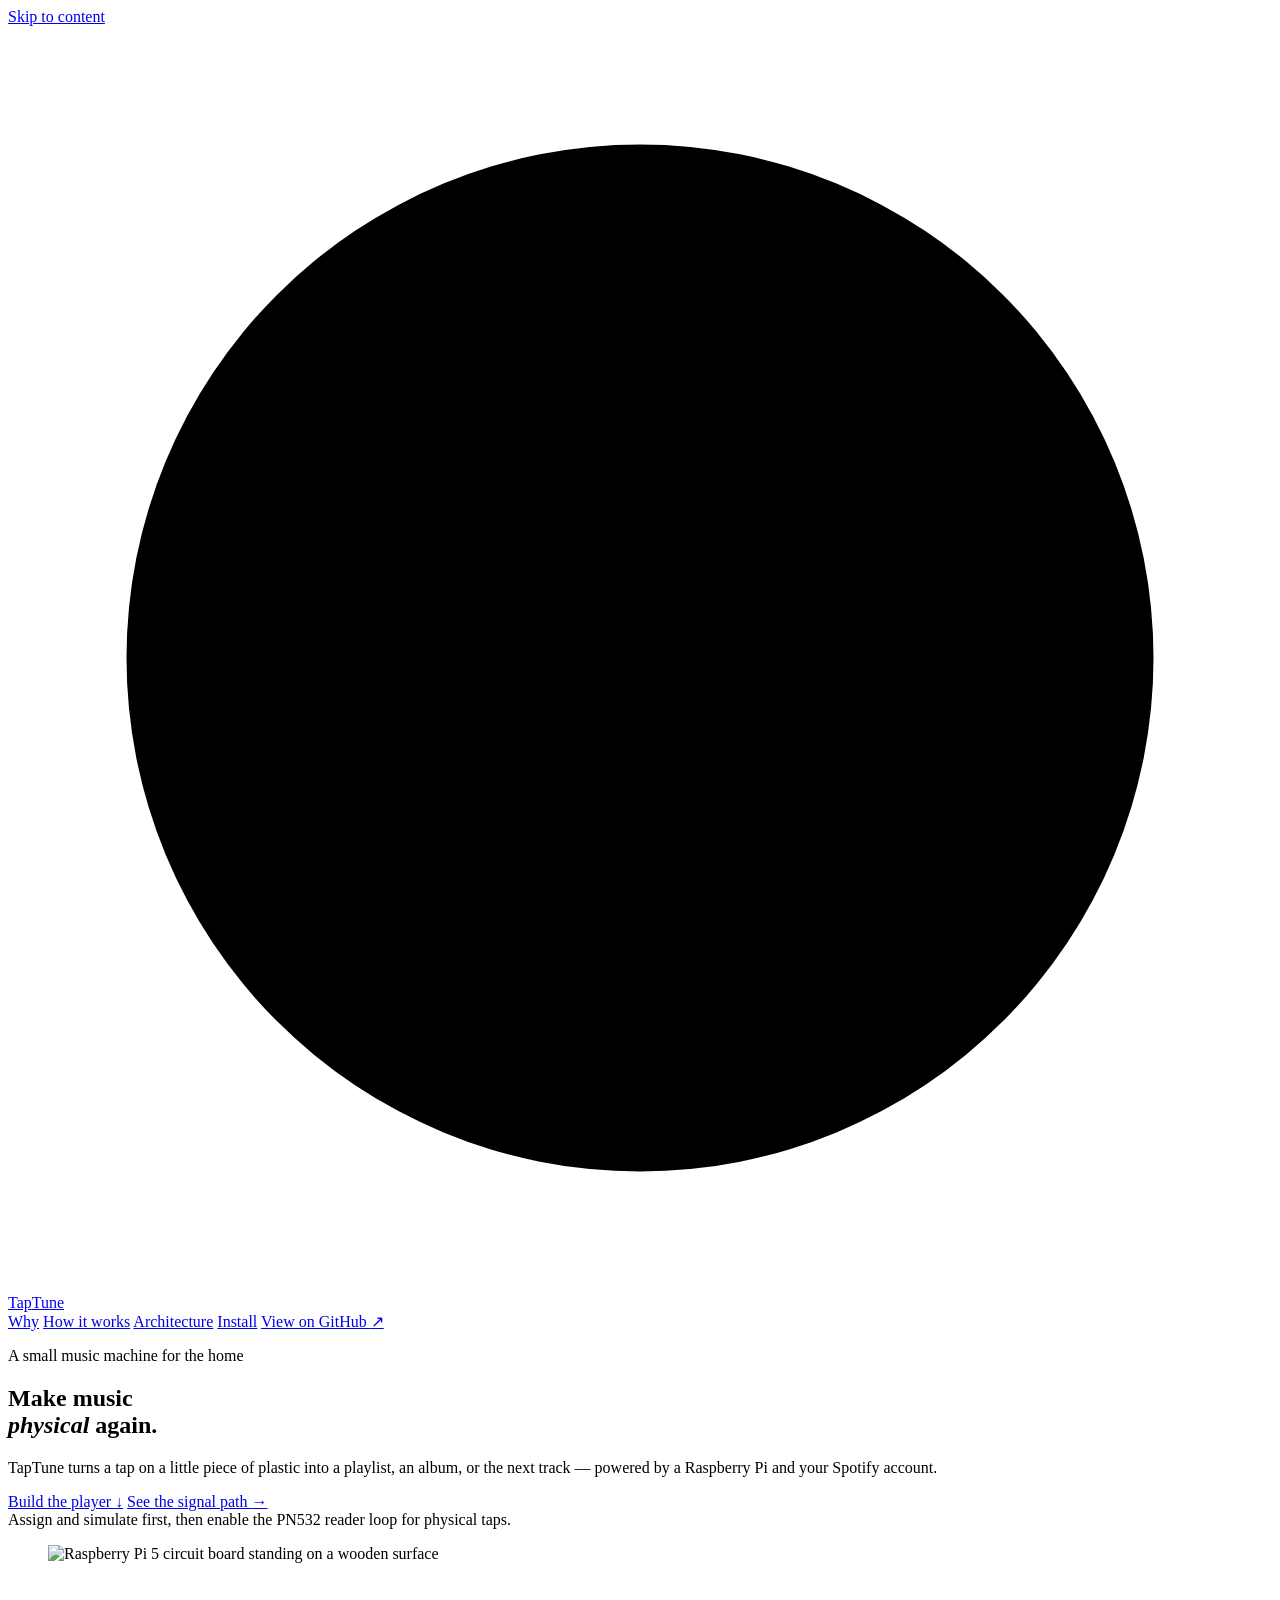
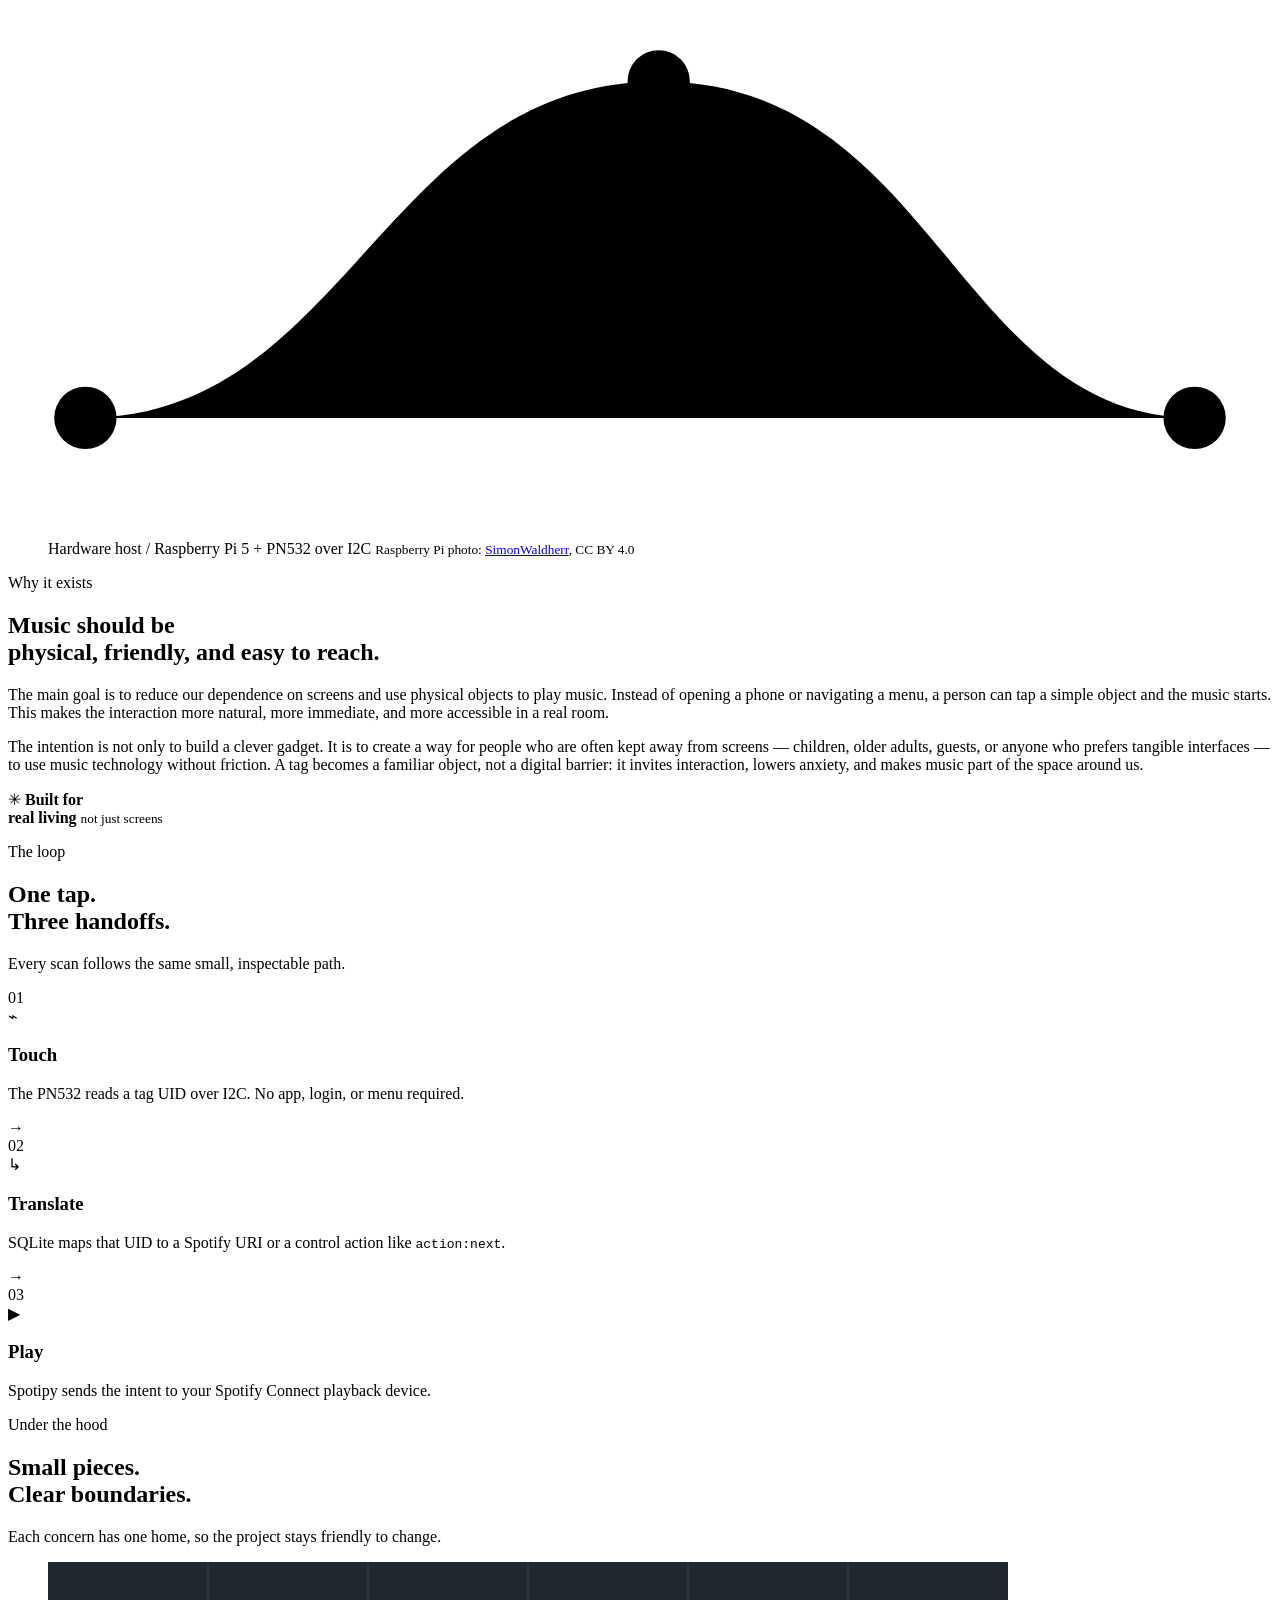
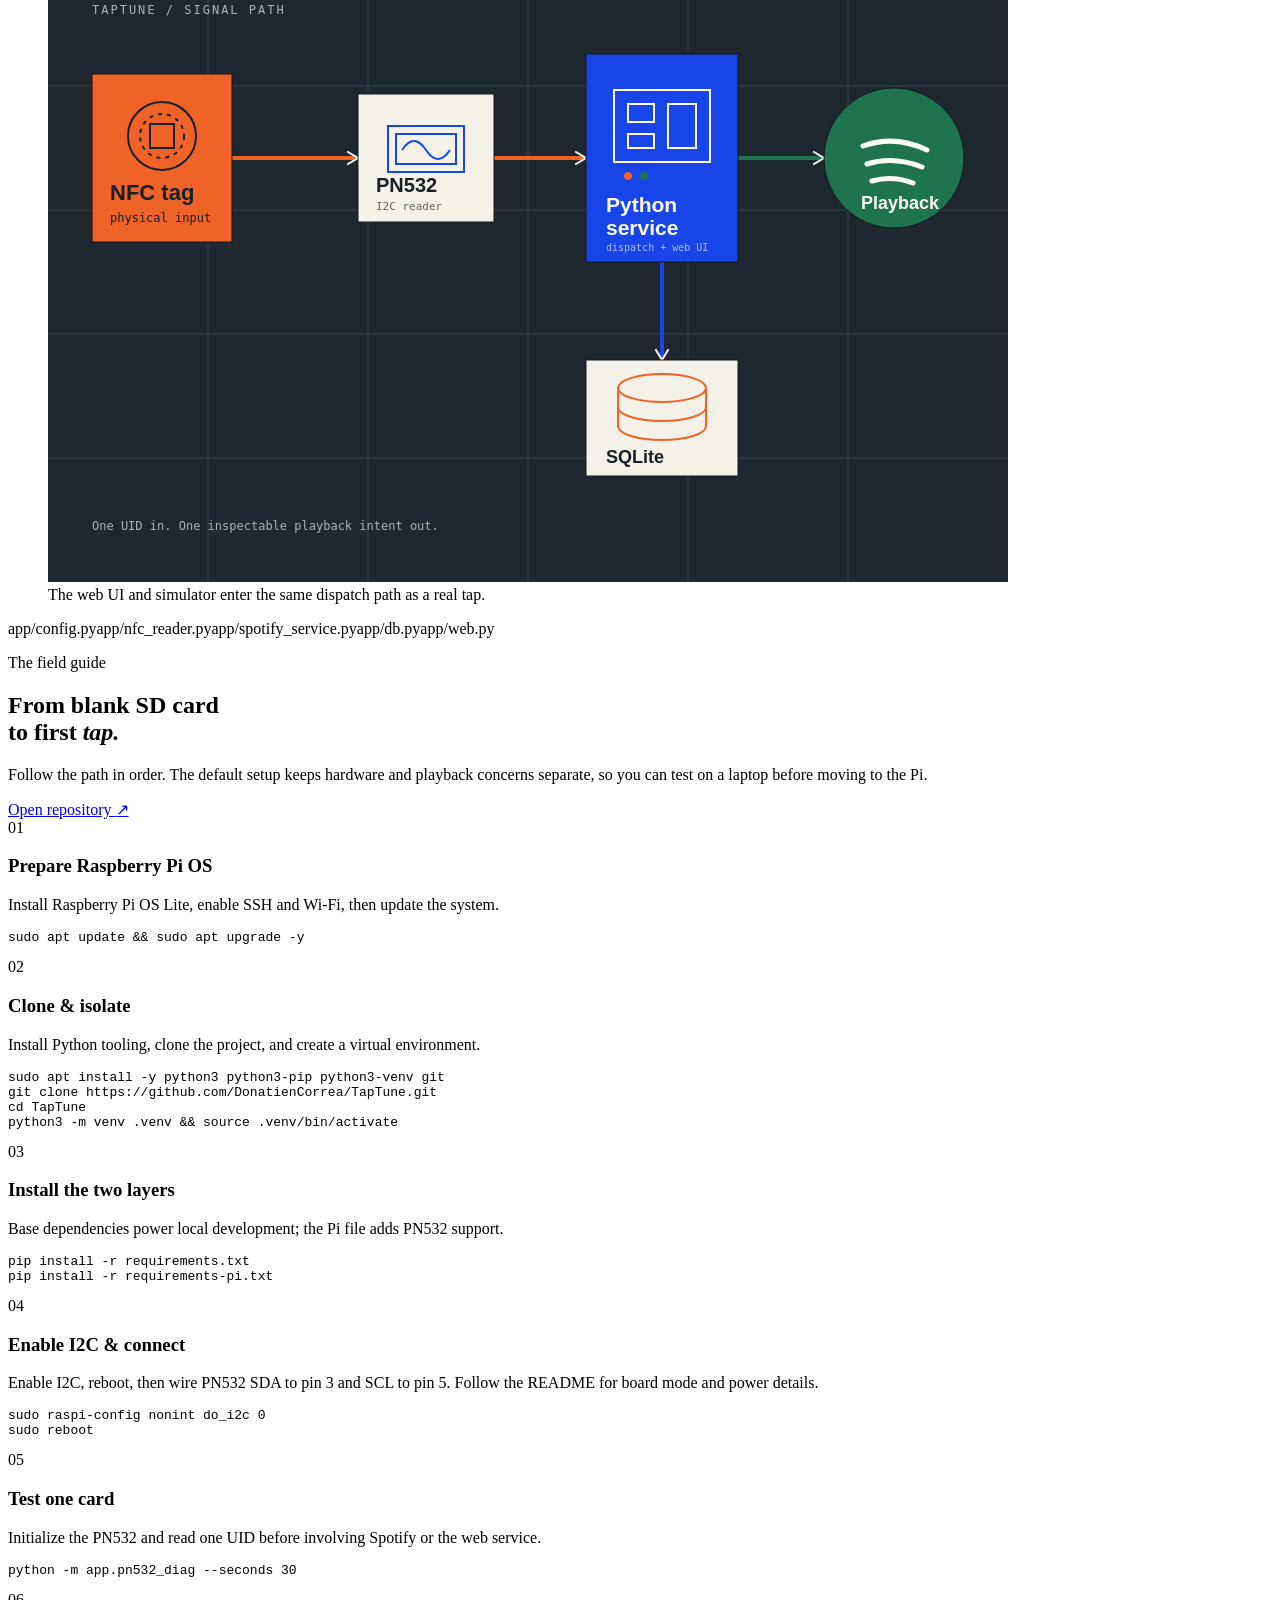
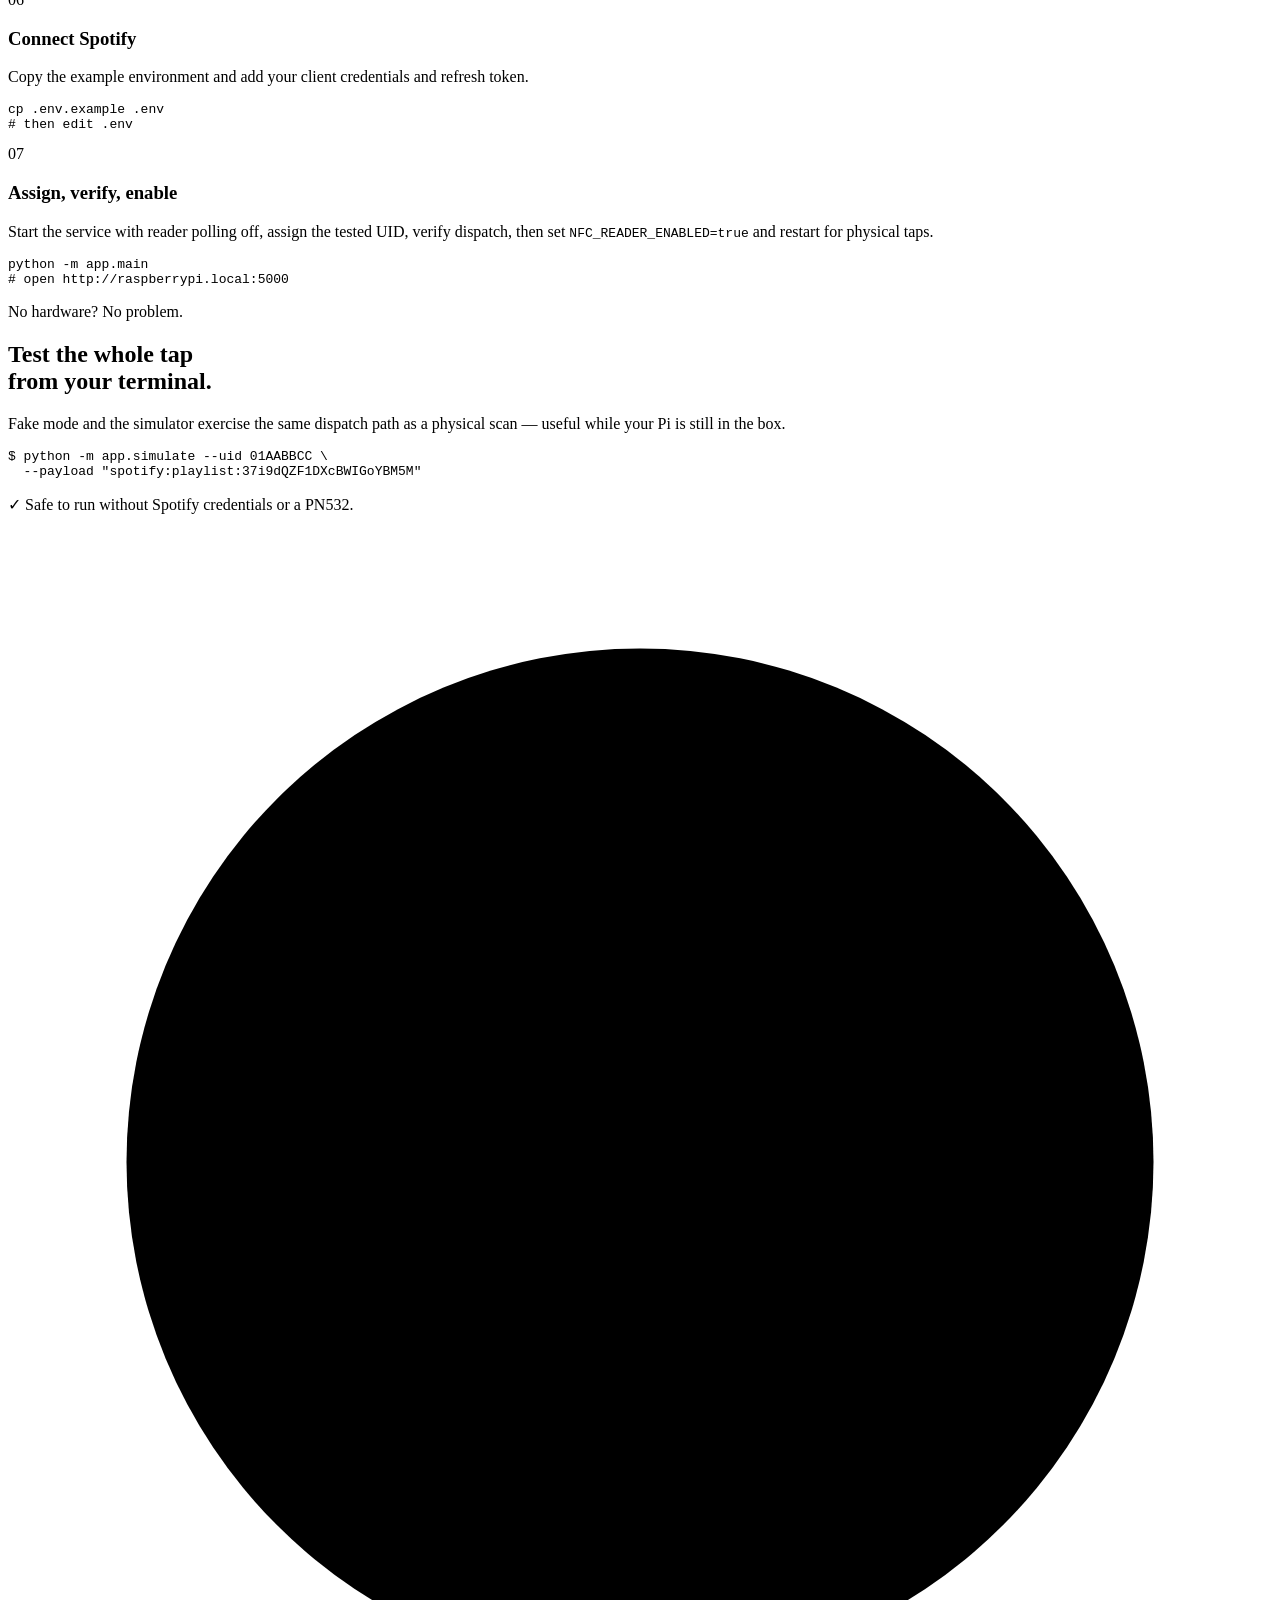
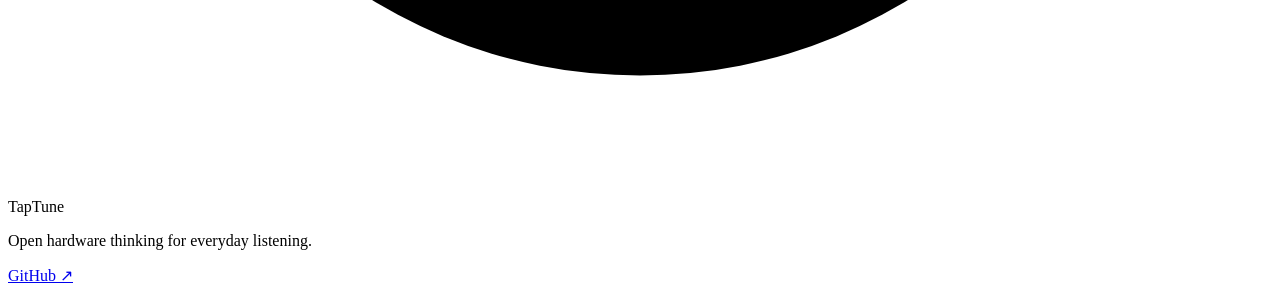
==== docs/index.html @ 833b32b8 "Switch the NFC reader from the RC522 to the PN532 The RC522 never worked reliably over SPI on the Pi" ====
<!DOCTYPE html>
<html lang="en">
  <head>
    <meta charset="UTF-8" />
    <meta name="viewport" content="width=device-width, initial-scale=1.0" />
    <meta name="theme-color" content="#f4f1e8" />
    <title>TapTune — tap into the music</title>
    <meta name="description" content="Build a tactile Spotify player with a Raspberry Pi, a PN532 NFC reader over I2C, and physical tags." />
    <link rel="stylesheet" href="styles.css" />
  </head>
  <body>
    <!--
      THESIS: A tap should feel like a music control, not a software workflow.
      OWN-WORLD: Warm workshop paper, ink-black type, cobalt hardware marks, and signal orange for the live path.
      STORY: A maker sees the tactile loop, understands the system boundary, then can install it without hunting through a README.
      FIRST VIEWPORT: Brand rail at left, a large tap-to-play statement, and a drawn tag/Raspberry Pi signal path at right.
      FORM: Read surface, built as a workshop field guide rather than a SaaS hero or card grid.
    -->
    <a class="skip-link" href="#main-content">Skip to content</a>

    <header class="site-header">
      <div class="shell header-inner">
        <a class="wordmark" href="#main-content" aria-label="TapTune home">
          <svg class="wordmark-mark" viewBox="0 0 32 32" aria-hidden="true" focusable="false">
            <circle cx="16" cy="16" r="13" />
            <circle cx="16" cy="16" r="5" />
            <path d="M16 3v7M16 22v7" />
          </svg>
          <span>Tap<span>Tune</span></span>
        </a>
        <nav class="site-nav" aria-label="Primary navigation">
          <a href="#why">Why</a>
          <a href="#how-it-works">How it works</a>
          <a href="#architecture">Architecture</a>
          <a href="#install">Install</a>
          <a class="nav-cta" href="https://github.com/DonatienCorrea/TapTune" target="_blank" rel="noreferrer">View on GitHub <span aria-hidden="true">↗</span></a>
        </nav>
      </div>
    </header>

    <main id="main-content">
      <section class="hero shell">
        <div class="hero-copy">
          <p class="kicker">A small music machine for the home</p>
          <h1>Make music<br /><em>physical</em> again.</h1>
          <p class="hero-lede">TapTune turns a tap on a little piece of plastic into a playlist, an album, or the next track — powered by a Raspberry Pi and your Spotify account.</p>
          <div class="hero-actions">
            <a class="button button-primary" href="#install">Build the player <span aria-hidden="true">↓</span></a>
            <a class="text-link" href="#architecture">See the signal path <span aria-hidden="true">→</span></a>
          </div>
          <div class="hero-note"><span class="status-dot" aria-hidden="true"></span> Assign and simulate first, then enable the PN532 reader loop for physical taps.</div>
        </div>

        <figure class="hero-visual">
          <div class="hero-photo-main">
            <img src="assets/raspberry-pi-5.jpg" width="1200" height="1500" alt="Raspberry Pi 5 circuit board standing on a wooden surface" fetchpriority="high" />
          </div>
          <svg class="hero-signal" viewBox="0 0 190 92" aria-hidden="true" focusable="false">
            <path d="M6 73C48 73 54 19 98 19s48 54 86 54" />
            <circle cx="6" cy="73" r="5" />
            <circle cx="98" cy="19" r="5" />
            <circle cx="184" cy="73" r="5" />
          </svg>
          <figcaption>
            <span>Hardware host / Raspberry Pi 5 + PN532 over I2C</span>
            <small>Raspberry Pi photo: <a href="https://commons.wikimedia.org/wiki/File:Raspberry_Pi_5_(vertical).jpg">SimonWaldherr</a>, CC BY 4.0</small>
          </figcaption>
        </figure>
      </section>

      <section class="manifesto" id="why">
        <div class="shell manifesto-grid">
          <p class="section-index">Why it exists</p>
          <div>
            <h2>Music should be<br /><span>physical, friendly, and easy to reach.</span></h2>
            <p class="body-copy">The main goal is to reduce our dependence on screens and use physical objects to play music. Instead of opening a phone or navigating a menu, a person can tap a simple object and the music starts. This makes the interaction more natural, more immediate, and more accessible in a real room.</p>
            <p class="body-copy">The intention is not only to build a clever gadget. It is to create a way for people who are often kept away from screens — children, older adults, guests, or anyone who prefers tangible interfaces — to use music technology without friction. A tag becomes a familiar object, not a digital barrier: it invites interaction, lowers anxiety, and makes music part of the space around us.</p>
          </div>
          <div class="fact-stamp">
            <span class="stamp-icon" aria-hidden="true">✳</span>
            <strong>Built for<br />real living</strong>
            <small>not just screens</small>
          </div>
        </div>
      </section>

      <section class="section shell" id="how-it-works">
        <div class="section-heading">
          <p class="section-index">The loop</p>
          <h2>One tap.<br />Three handoffs.</h2>
          <p>Every scan follows the same small, inspectable path.</p>
        </div>
        <div class="loop">
          <article class="loop-step">
            <div class="step-number">01</div>
            <div class="step-glyph glyph-tag" aria-hidden="true">⌁</div>
            <h3>Touch</h3>
            <p>The PN532 reads a tag UID over I2C. No app, login, or menu required.</p>
          </article>
          <div class="loop-arrow" aria-hidden="true">→</div>
          <article class="loop-step">
            <div class="step-number">02</div>
            <div class="step-glyph glyph-map" aria-hidden="true">↳</div>
            <h3>Translate</h3>
            <p>SQLite maps that UID to a Spotify URI or a control action like <code>action:next</code>.</p>
          </article>
          <div class="loop-arrow" aria-hidden="true">→</div>
          <article class="loop-step">
            <div class="step-number">03</div>
            <div class="step-glyph glyph-play" aria-hidden="true">▶</div>
            <h3>Play</h3>
            <p>Spotipy sends the intent to your Spotify Connect playback device.</p>
          </article>
        </div>
      </section>

      <section class="blueprint" id="architecture">
        <div class="shell blueprint-grid">
          <div class="section-heading blueprint-heading">
            <p class="section-index">Under the hood</p>
            <h2>Small pieces.<br /><span>Clear boundaries.</span></h2>
            <p>Each concern has one home, so the project stays friendly to change.</p>
          </div>
          <figure class="architecture-figure">
            <img src="assets/signal-path.svg" width="960" height="620" alt="Signal path from an NFC tag through a PN532 I2C reader and Python service to Spotify playback, with SQLite storing assignments" loading="lazy" />
            <figcaption>The web UI and simulator enter the same dispatch path as a real tap.</figcaption>
          </figure>
        </div>
        <div class="shell file-strip" aria-label="Project modules">
          <span>app/config.py</span><span>app/nfc_reader.py</span><span>app/spotify_service.py</span><span>app/db.py</span><span>app/web.py</span>
        </div>
      </section>

      <section class="section shell install-section" id="install">
        <div class="install-intro">
          <p class="section-index">The field guide</p>
          <h2>From blank SD card<br />to first <em>tap.</em></h2>
          <p>Follow the path in order. The default setup keeps hardware and playback concerns separate, so you can test on a laptop before moving to the Pi.</p>
          <a class="button button-dark" href="https://github.com/DonatienCorrea/TapTune" target="_blank" rel="noreferrer">Open repository <span aria-hidden="true">↗</span></a>
        </div>
        <div class="install-steps">
          <div class="install-step"><span>01</span><div><h3>Prepare Raspberry Pi OS</h3><p>Install Raspberry Pi OS Lite, enable SSH and Wi‑Fi, then update the system.</p><pre>sudo apt update && sudo apt upgrade -y</pre></div></div>
          <div class="install-step"><span>02</span><div><h3>Clone &amp; isolate</h3><p>Install Python tooling, clone the project, and create a virtual environment.</p><pre>sudo apt install -y python3 python3-pip python3-venv git
git clone https://github.com/DonatienCorrea/TapTune.git
cd TapTune
python3 -m venv .venv &amp;&amp; source .venv/bin/activate</pre></div></div>
          <div class="install-step"><span>03</span><div><h3>Install the two layers</h3><p>Base dependencies power local development; the Pi file adds PN532 support.</p><pre>pip install -r requirements.txt
pip install -r requirements-pi.txt</pre></div></div>
          <div class="install-step"><span>04</span><div><h3>Enable I2C &amp; connect</h3><p>Enable I2C, reboot, then wire PN532 SDA to pin 3 and SCL to pin 5. Follow the README for board mode and power details.</p><pre>sudo raspi-config nonint do_i2c 0
sudo reboot</pre></div></div>
          <div class="install-step"><span>05</span><div><h3>Test one card</h3><p>Initialize the PN532 and read one UID before involving Spotify or the web service.</p><pre>python -m app.pn532_diag --seconds 30</pre></div></div>
          <div class="install-step"><span>06</span><div><h3>Connect Spotify</h3><p>Copy the example environment and add your client credentials and refresh token.</p><pre>cp .env.example .env
# then edit .env</pre></div></div>
          <div class="install-step"><span>07</span><div><h3>Assign, verify, enable</h3><p>Start the service with reader polling off, assign the tested UID, verify dispatch, then set <code>NFC_READER_ENABLED=true</code> and restart for physical taps.</p><pre>python -m app.main
# open http://raspberrypi.local:5000</pre></div></div>
        </div>
      </section>

      <section class="simulation">
        <div class="shell simulation-grid">
          <div>
            <p class="section-index">No hardware? No problem.</p>
            <h2>Test the whole tap<br />from your terminal.</h2>
          </div>
          <div>
            <p>Fake mode and the simulator exercise the same dispatch path as a physical scan — useful while your Pi is still in the box.</p>
            <pre><span class="prompt">$</span> python -m app.simulate --uid 01AABBCC \
  --payload "spotify:playlist:37i9dQZF1DXcBWIGoYBM5M"</pre>
            <p class="simulation-note"><span aria-hidden="true">✓</span> Safe to run without Spotify credentials or a PN532.</p>
          </div>
        </div>
      </section>
    </main>

    <footer class="site-footer">
      <div class="shell footer-inner">
        <p><svg class="wordmark-mark" viewBox="0 0 32 32" aria-hidden="true" focusable="false"><circle cx="16" cy="16" r="13" /><circle cx="16" cy="16" r="5" /><path d="M16 3v7M16 22v7" /></svg> TapTune</p>
        <p>Open hardware thinking for everyday listening.</p>
        <a href="https://github.com/DonatienCorrea/TapTune" target="_blank" rel="noreferrer">GitHub <span aria-hidden="true">↗</span></a>
      </div>
    </footer>
  </body>
</html>
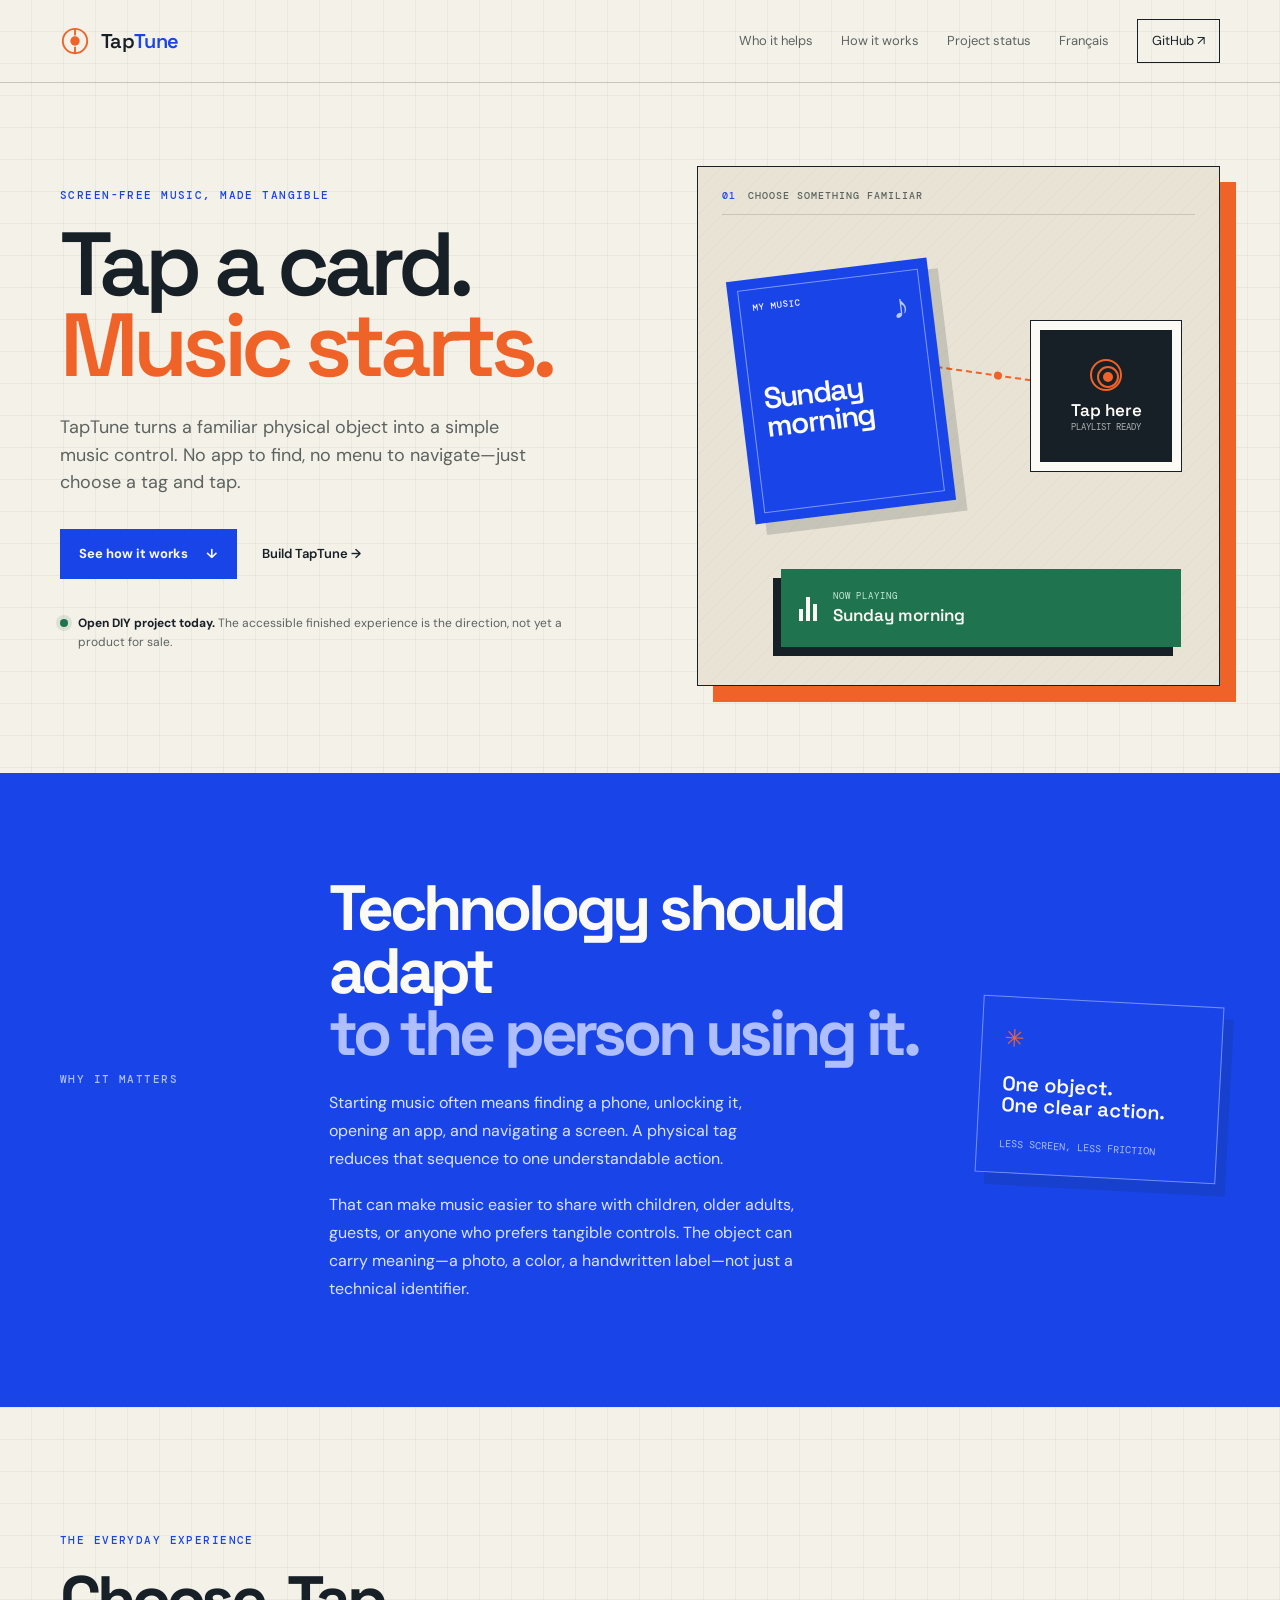
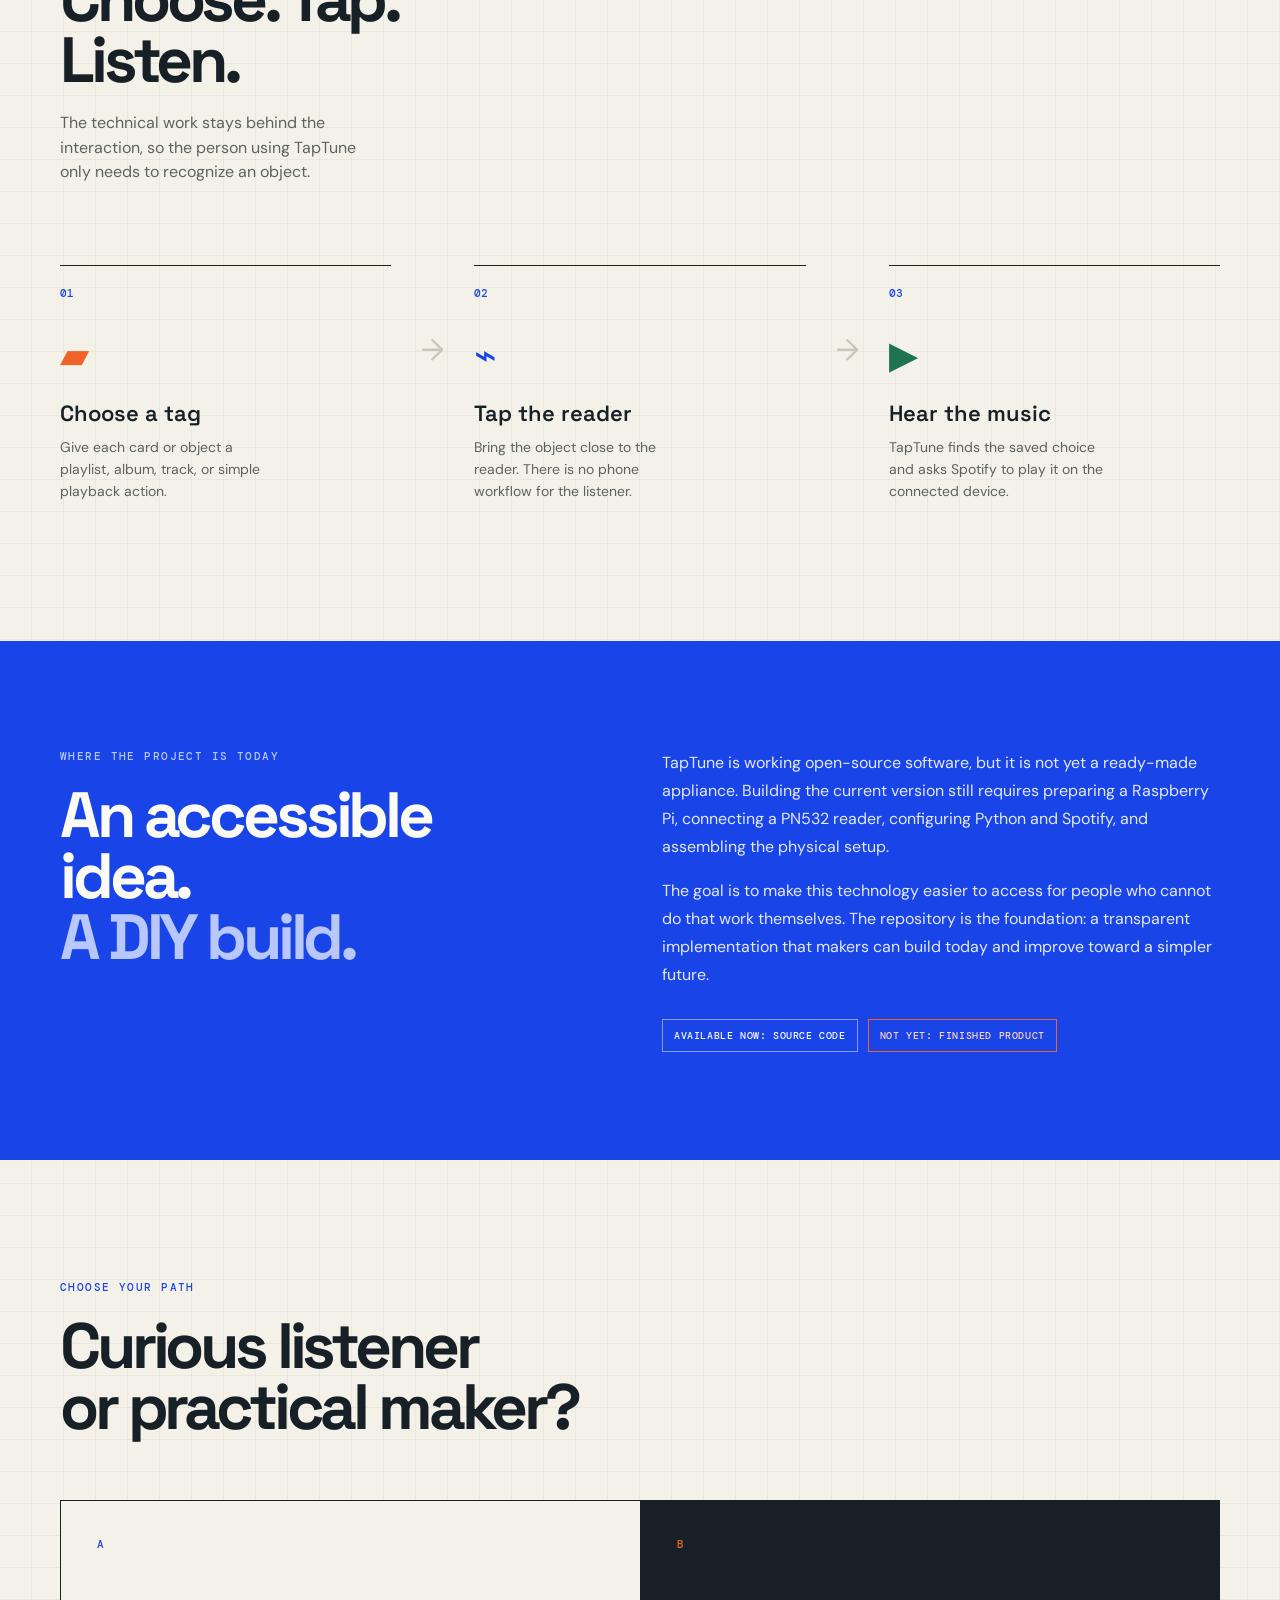
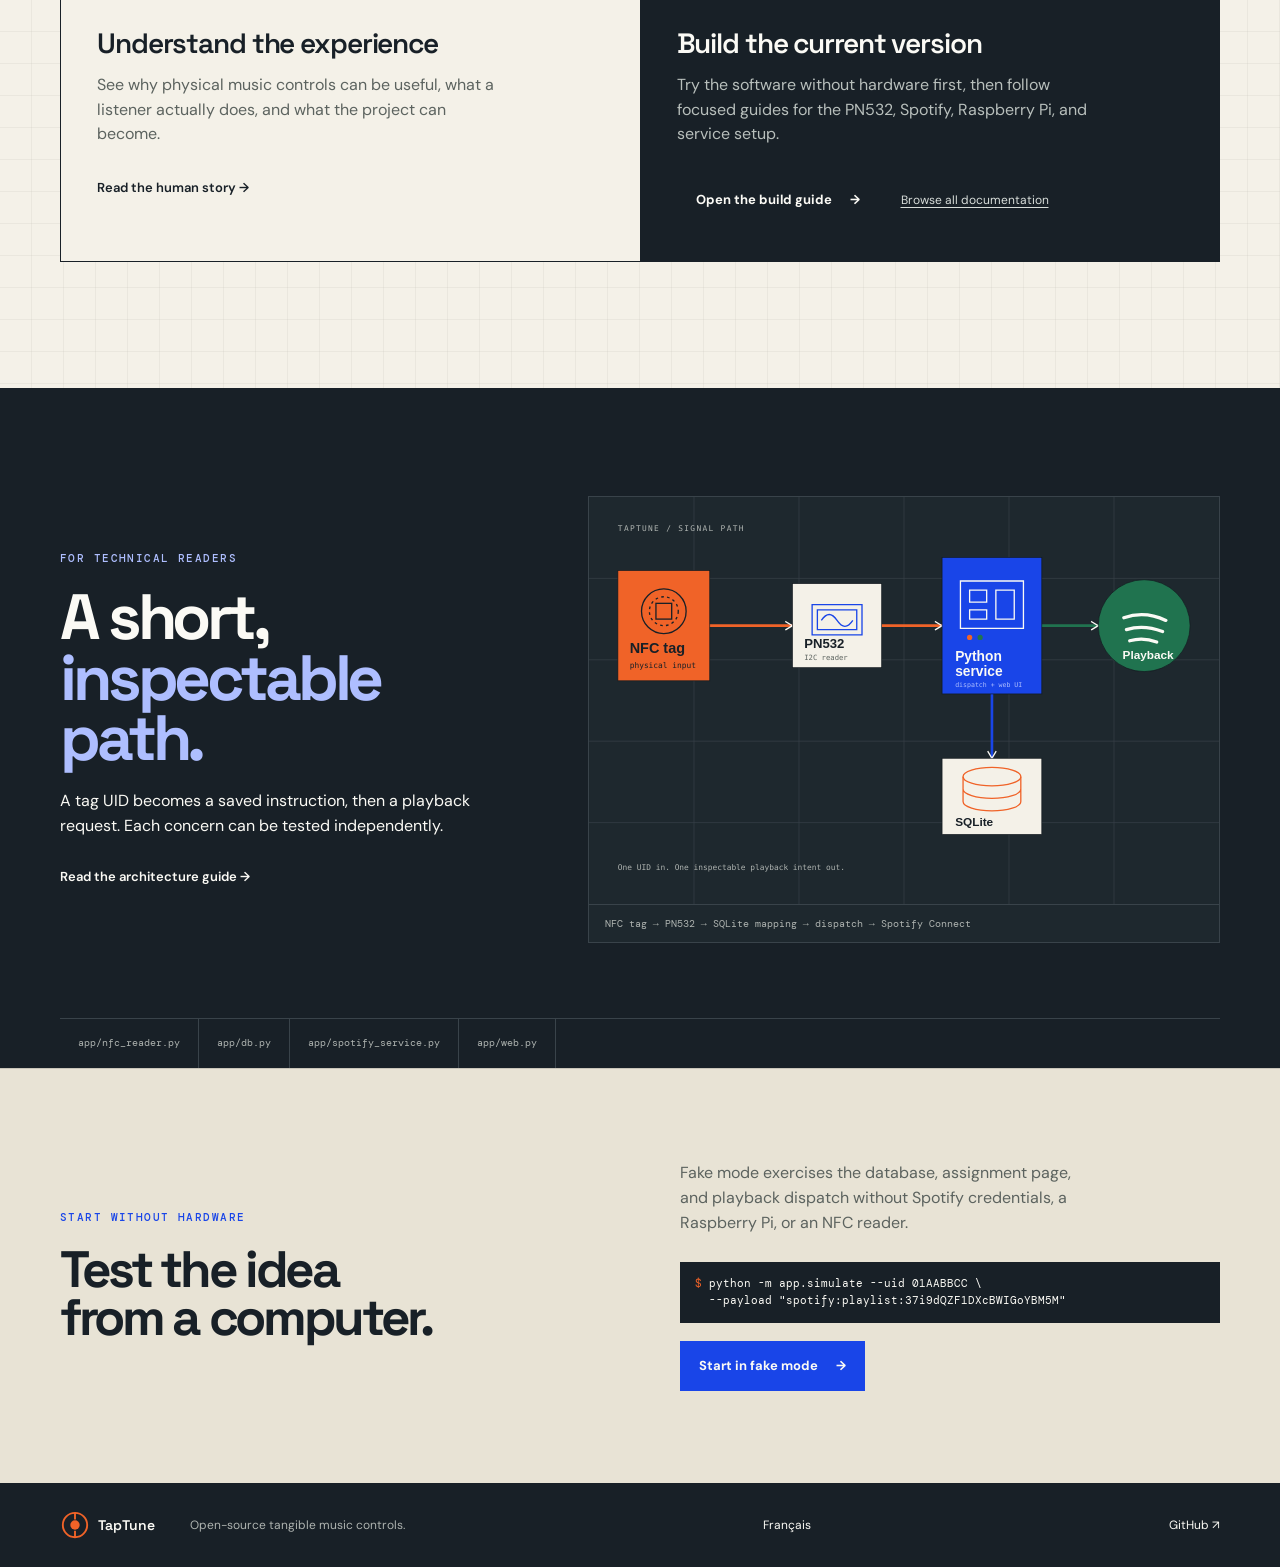
==== commit 0dcd9af8: "Make TapTune approachable: bilingual web pages and restructured docs Rewrite the landing page for no" ====
--- a/docs/index.html
+++ b/docs/index.html
@@ -4,36 +4,29 @@
     <meta charset="UTF-8" />
     <meta name="viewport" content="width=device-width, initial-scale=1.0" />
     <meta name="theme-color" content="#f4f1e8" />
-    <title>TapTune — tap into the music</title>
-    <meta name="description" content="Build a tactile Spotify player with a Raspberry Pi, a PN532 NFC reader over I2C, and physical tags." />
+    <title>TapTune — music at the touch of a tag</title>
+    <meta name="description" content="TapTune makes music easier to reach: tap a familiar NFC object to start a playlist without opening a phone." />
+    <link rel="canonical" href="https://donatiencorrea.github.io/TapTune/" />
+    <link rel="alternate" hreflang="en" href="https://donatiencorrea.github.io/TapTune/" />
+    <link rel="alternate" hreflang="fr" href="https://donatiencorrea.github.io/TapTune/fr/" />
+    <link rel="alternate" hreflang="x-default" href="https://donatiencorrea.github.io/TapTune/" />
     <link rel="stylesheet" href="styles.css" />
   </head>
   <body>
-    <!--
-      THESIS: A tap should feel like a music control, not a software workflow.
-      OWN-WORLD: Warm workshop paper, ink-black type, cobalt hardware marks, and signal orange for the live path.
-      STORY: A maker sees the tactile loop, understands the system boundary, then can install it without hunting through a README.
-      FIRST VIEWPORT: Brand rail at left, a large tap-to-play statement, and a drawn tag/Raspberry Pi signal path at right.
-      FORM: Read surface, built as a workshop field guide rather than a SaaS hero or card grid.
-    -->
     <a class="skip-link" href="#main-content">Skip to content</a>
 
     <header class="site-header">
       <div class="shell header-inner">
         <a class="wordmark" href="#main-content" aria-label="TapTune home">
-          <svg class="wordmark-mark" viewBox="0 0 32 32" aria-hidden="true" focusable="false">
-            <circle cx="16" cy="16" r="13" />
-            <circle cx="16" cy="16" r="5" />
-            <path d="M16 3v7M16 22v7" />
-          </svg>
+          <svg class="wordmark-mark" viewBox="0 0 32 32" aria-hidden="true"><circle cx="16" cy="16" r="13" /><circle cx="16" cy="16" r="5" /><path d="M16 3v7M16 22v7" /></svg>
           <span>Tap<span>Tune</span></span>
         </a>
         <nav class="site-nav" aria-label="Primary navigation">
-          <a href="#why">Why</a>
+          <a href="#for-whom">Who it helps</a>
           <a href="#how-it-works">How it works</a>
-          <a href="#architecture">Architecture</a>
-          <a href="#install">Install</a>
-          <a class="nav-cta" href="https://github.com/DonatienCorrea/TapTune" target="_blank" rel="noreferrer">View on GitHub <span aria-hidden="true">↗</span></a>
+          <a href="#today">Project status</a>
+          <a href="fr/" lang="fr" hreflang="fr">Français</a>
+          <a class="nav-cta" href="https://github.com/DonatienCorrea/TapTune">GitHub <span aria-hidden="true">↗</span></a>
         </nav>
       </div>
     </header>
@@ -41,75 +34,96 @@
     <main id="main-content">
       <section class="hero shell">
         <div class="hero-copy">
-          <p class="kicker">A small music machine for the home</p>
-          <h1>Make music<br /><em>physical</em> again.</h1>
-          <p class="hero-lede">TapTune turns a tap on a little piece of plastic into a playlist, an album, or the next track — powered by a Raspberry Pi and your Spotify account.</p>
+          <p class="kicker">Screen-free music, made tangible</p>
+          <h1>Tap a card.<br /><em>Music starts.</em></h1>
+          <p class="hero-lede">TapTune turns a familiar physical object into a simple music control. No app to find, no menu to navigate—just choose a tag and tap.</p>
           <div class="hero-actions">
-            <a class="button button-primary" href="#install">Build the player <span aria-hidden="true">↓</span></a>
-            <a class="text-link" href="#architecture">See the signal path <span aria-hidden="true">→</span></a>
+            <a class="button button-primary" href="#how-it-works">See how it works <span aria-hidden="true">↓</span></a>
+            <a class="text-link" href="#build">Build TapTune <span aria-hidden="true">→</span></a>
           </div>
-          <div class="hero-note"><span class="status-dot" aria-hidden="true"></span> Assign and simulate first, then enable the PN532 reader loop for physical taps.</div>
+          <p class="hero-note"><span class="status-dot" aria-hidden="true"></span><span><strong>Open DIY project today.</strong> The accessible finished experience is the direction, not yet a product for sale.</span></p>
         </div>
 
-        <figure class="hero-visual">
-          <div class="hero-photo-main">
-            <img src="assets/raspberry-pi-5.jpg" width="1200" height="1500" alt="Raspberry Pi 5 circuit board standing on a wooden surface" fetchpriority="high" />
+        <div class="tap-demo" aria-label="Illustration: a music card is tapped on a reader and starts a playlist">
+          <div class="demo-caption"><span>01</span> Choose something familiar</div>
+          <div class="music-card">
+            <span class="card-eyebrow">My music</span>
+            <strong>Sunday<br />morning</strong>
+            <span class="card-mark" aria-hidden="true">♪</span>
           </div>
-          <svg class="hero-signal" viewBox="0 0 190 92" aria-hidden="true" focusable="false">
-            <path d="M6 73C48 73 54 19 98 19s48 54 86 54" />
-            <circle cx="6" cy="73" r="5" />
-            <circle cx="98" cy="19" r="5" />
-            <circle cx="184" cy="73" r="5" />
-          </svg>
-          <figcaption>
-            <span>Hardware host / Raspberry Pi 5 + PN532 over I2C</span>
-            <small>Raspberry Pi photo: <a href="https://commons.wikimedia.org/wiki/File:Raspberry_Pi_5_(vertical).jpg">SimonWaldherr</a>, CC BY 4.0</small>
-          </figcaption>
-        </figure>
+          <div class="signal-line" aria-hidden="true"><span></span><span></span><span></span></div>
+          <div class="tap-base">
+            <span class="tap-rings" aria-hidden="true"></span>
+            <strong>Tap here</strong>
+            <small>playlist ready</small>
+          </div>
+          <div class="now-playing"><span class="equalizer" aria-hidden="true"><i></i><i></i><i></i></span><span><small>Now playing</small><strong>Sunday morning</strong></span></div>
+        </div>
       </section>
 
-      <section class="manifesto" id="why">
+      <section class="manifesto" id="for-whom">
         <div class="shell manifesto-grid">
-          <p class="section-index">Why it exists</p>
+          <p class="section-index">Why it matters</p>
           <div>
-            <h2>Music should be<br /><span>physical, friendly, and easy to reach.</span></h2>
-            <p class="body-copy">The main goal is to reduce our dependence on screens and use physical objects to play music. Instead of opening a phone or navigating a menu, a person can tap a simple object and the music starts. This makes the interaction more natural, more immediate, and more accessible in a real room.</p>
-            <p class="body-copy">The intention is not only to build a clever gadget. It is to create a way for people who are often kept away from screens — children, older adults, guests, or anyone who prefers tangible interfaces — to use music technology without friction. A tag becomes a familiar object, not a digital barrier: it invites interaction, lowers anxiety, and makes music part of the space around us.</p>
+            <h2>Technology should adapt<br /><span>to the person using it.</span></h2>
+            <p class="body-copy">Starting music often means finding a phone, unlocking it, opening an app, and navigating a screen. A physical tag reduces that sequence to one understandable action.</p>
+            <p class="body-copy">That can make music easier to share with children, older adults, guests, or anyone who prefers tangible controls. The object can carry meaning—a photo, a color, a handwritten label—not just a technical identifier.</p>
           </div>
           <div class="fact-stamp">
             <span class="stamp-icon" aria-hidden="true">✳</span>
-            <strong>Built for<br />real living</strong>
-            <small>not just screens</small>
+            <strong>One object.<br />One clear action.</strong>
+            <small>less screen, less friction</small>
           </div>
         </div>
       </section>
 
       <section class="section shell" id="how-it-works">
         <div class="section-heading">
-          <p class="section-index">The loop</p>
-          <h2>One tap.<br />Three handoffs.</h2>
-          <p>Every scan follows the same small, inspectable path.</p>
+          <p class="section-index">The everyday experience</p>
+          <h2>Choose. Tap.<br />Listen.</h2>
+          <p>The technical work stays behind the interaction, so the person using TapTune only needs to recognize an object.</p>
         </div>
         <div class="loop">
-          <article class="loop-step">
-            <div class="step-number">01</div>
-            <div class="step-glyph glyph-tag" aria-hidden="true">⌁</div>
-            <h3>Touch</h3>
-            <p>The PN532 reads a tag UID over I2C. No app, login, or menu required.</p>
+          <article class="loop-step"><div class="step-number">01</div><div class="step-glyph" aria-hidden="true">▰</div><h3>Choose a tag</h3><p>Give each card or object a playlist, album, track, or simple playback action.</p></article>
+          <div class="loop-arrow" aria-hidden="true">→</div>
+          <article class="loop-step"><div class="step-number">02</div><div class="step-glyph glyph-map" aria-hidden="true">⌁</div><h3>Tap the reader</h3><p>Bring the object close to the reader. There is no phone workflow for the listener.</p></article>
+          <div class="loop-arrow" aria-hidden="true">→</div>
+          <article class="loop-step"><div class="step-number">03</div><div class="step-glyph glyph-play" aria-hidden="true">▶</div><h3>Hear the music</h3><p>TapTune finds the saved choice and asks Spotify to play it on the connected device.</p></article>
+        </div>
+      </section>
+
+      <section class="status-section" id="today">
+        <div class="shell status-grid">
+          <div>
+            <p class="section-index">Where the project is today</p>
+            <h2>An accessible idea.<br /><em>A DIY build.</em></h2>
+          </div>
+          <div class="status-copy">
+            <p>TapTune is working open-source software, but it is not yet a ready-made appliance. Building the current version still requires preparing a Raspberry Pi, connecting a PN532 reader, configuring Python and Spotify, and assembling the physical setup.</p>
+            <p>The goal is to make this technology easier to access for people who cannot do that work themselves. The repository is the foundation: a transparent implementation that makers can build today and improve toward a simpler future.</p>
+            <div class="status-labels"><span>Available now: source code</span><span>Not yet: finished product</span></div>
+          </div>
+        </div>
+      </section>
+
+      <section class="paths shell">
+        <div class="section-heading">
+          <p class="section-index">Choose your path</p>
+          <h2>Curious listener<br />or practical maker?</h2>
+        </div>
+        <div class="path-grid">
+          <article class="path path-listener">
+            <span class="path-number">A</span>
+            <h3>Understand the experience</h3>
+            <p>See why physical music controls can be useful, what a listener actually does, and what the project can become.</p>
+            <a class="text-link" href="#for-whom">Read the human story <span aria-hidden="true">→</span></a>
           </article>
-          <div class="loop-arrow" aria-hidden="true">→</div>
-          <article class="loop-step">
-            <div class="step-number">02</div>
-            <div class="step-glyph glyph-map" aria-hidden="true">↳</div>
-            <h3>Translate</h3>
-            <p>SQLite maps that UID to a Spotify URI or a control action like <code>action:next</code>.</p>
-          </article>
-          <div class="loop-arrow" aria-hidden="true">→</div>
-          <article class="loop-step">
-            <div class="step-number">03</div>
-            <div class="step-glyph glyph-play" aria-hidden="true">▶</div>
-            <h3>Play</h3>
-            <p>Spotipy sends the intent to your Spotify Connect playback device.</p>
+          <article class="path path-maker" id="build">
+            <span class="path-number">B</span>
+            <h3>Build the current version</h3>
+            <p>Try the software without hardware first, then follow focused guides for the PN532, Spotify, Raspberry Pi, and service setup.</p>
+            <a class="button button-dark" href="getting-started.html">Open the build guide <span aria-hidden="true">→</span></a>
+            <a class="path-secondary" href="README.md">Browse all documentation</a>
           </article>
         </div>
       </section>
@@ -117,56 +131,27 @@
       <section class="blueprint" id="architecture">
         <div class="shell blueprint-grid">
           <div class="section-heading blueprint-heading">
-            <p class="section-index">Under the hood</p>
-            <h2>Small pieces.<br /><span>Clear boundaries.</span></h2>
-            <p>Each concern has one home, so the project stays friendly to change.</p>
+            <p class="section-index">For technical readers</p>
+            <h2>A short,<br /><span>inspectable path.</span></h2>
+            <p>A tag UID becomes a saved instruction, then a playback request. Each concern can be tested independently.</p>
+            <a class="text-link light-link" href="architecture.html">Read the architecture guide <span aria-hidden="true">→</span></a>
           </div>
           <figure class="architecture-figure">
-            <img src="assets/signal-path.svg" width="960" height="620" alt="Signal path from an NFC tag through a PN532 I2C reader and Python service to Spotify playback, with SQLite storing assignments" loading="lazy" />
-            <figcaption>The web UI and simulator enter the same dispatch path as a real tap.</figcaption>
+            <img src="assets/signal-path.svg" width="960" height="620" alt="Signal path from an NFC tag through a PN532 reader and Python service to Spotify, with SQLite storing assignments" loading="lazy" />
+            <figcaption>NFC tag → PN532 → SQLite mapping → dispatch → Spotify Connect</figcaption>
           </figure>
         </div>
-        <div class="shell file-strip" aria-label="Project modules">
-          <span>app/config.py</span><span>app/nfc_reader.py</span><span>app/spotify_service.py</span><span>app/db.py</span><span>app/web.py</span>
-        </div>
-      </section>
-
-      <section class="section shell install-section" id="install">
-        <div class="install-intro">
-          <p class="section-index">The field guide</p>
-          <h2>From blank SD card<br />to first <em>tap.</em></h2>
-          <p>Follow the path in order. The default setup keeps hardware and playback concerns separate, so you can test on a laptop before moving to the Pi.</p>
-          <a class="button button-dark" href="https://github.com/DonatienCorrea/TapTune" target="_blank" rel="noreferrer">Open repository <span aria-hidden="true">↗</span></a>
-        </div>
-        <div class="install-steps">
-          <div class="install-step"><span>01</span><div><h3>Prepare Raspberry Pi OS</h3><p>Install Raspberry Pi OS Lite, enable SSH and Wi‑Fi, then update the system.</p><pre>sudo apt update && sudo apt upgrade -y</pre></div></div>
-          <div class="install-step"><span>02</span><div><h3>Clone &amp; isolate</h3><p>Install Python tooling, clone the project, and create a virtual environment.</p><pre>sudo apt install -y python3 python3-pip python3-venv git
-git clone https://github.com/DonatienCorrea/TapTune.git
-cd TapTune
-python3 -m venv .venv &amp;&amp; source .venv/bin/activate</pre></div></div>
-          <div class="install-step"><span>03</span><div><h3>Install the two layers</h3><p>Base dependencies power local development; the Pi file adds PN532 support.</p><pre>pip install -r requirements.txt
-pip install -r requirements-pi.txt</pre></div></div>
-          <div class="install-step"><span>04</span><div><h3>Enable I2C &amp; connect</h3><p>Enable I2C, reboot, then wire PN532 SDA to pin 3 and SCL to pin 5. Follow the README for board mode and power details.</p><pre>sudo raspi-config nonint do_i2c 0
-sudo reboot</pre></div></div>
-          <div class="install-step"><span>05</span><div><h3>Test one card</h3><p>Initialize the PN532 and read one UID before involving Spotify or the web service.</p><pre>python -m app.pn532_diag --seconds 30</pre></div></div>
-          <div class="install-step"><span>06</span><div><h3>Connect Spotify</h3><p>Copy the example environment and add your client credentials and refresh token.</p><pre>cp .env.example .env
-# then edit .env</pre></div></div>
-          <div class="install-step"><span>07</span><div><h3>Assign, verify, enable</h3><p>Start the service with reader polling off, assign the tested UID, verify dispatch, then set <code>NFC_READER_ENABLED=true</code> and restart for physical taps.</p><pre>python -m app.main
-# open http://raspberrypi.local:5000</pre></div></div>
-        </div>
+        <div class="shell file-strip" aria-label="Project modules"><span>app/nfc_reader.py</span><span>app/db.py</span><span>app/spotify_service.py</span><span>app/web.py</span></div>
       </section>
 
       <section class="simulation">
         <div class="shell simulation-grid">
+          <div><p class="section-index">Start without hardware</p><h2>Test the idea<br />from a computer.</h2></div>
           <div>
-            <p class="section-index">No hardware? No problem.</p>
-            <h2>Test the whole tap<br />from your terminal.</h2>
-          </div>
-          <div>
-            <p>Fake mode and the simulator exercise the same dispatch path as a physical scan — useful while your Pi is still in the box.</p>
+            <p>Fake mode exercises the database, assignment page, and playback dispatch without Spotify credentials, a Raspberry Pi, or an NFC reader.</p>
             <pre><span class="prompt">$</span> python -m app.simulate --uid 01AABBCC \
   --payload "spotify:playlist:37i9dQZF1DXcBWIGoYBM5M"</pre>
-            <p class="simulation-note"><span aria-hidden="true">✓</span> Safe to run without Spotify credentials or a PN532.</p>
+            <a class="button button-primary" href="getting-started.html">Start in fake mode <span aria-hidden="true">→</span></a>
           </div>
         </div>
       </section>
@@ -174,9 +159,10 @@
 
     <footer class="site-footer">
       <div class="shell footer-inner">
-        <p><svg class="wordmark-mark" viewBox="0 0 32 32" aria-hidden="true" focusable="false"><circle cx="16" cy="16" r="13" /><circle cx="16" cy="16" r="5" /><path d="M16 3v7M16 22v7" /></svg> TapTune</p>
-        <p>Open hardware thinking for everyday listening.</p>
-        <a href="https://github.com/DonatienCorrea/TapTune" target="_blank" rel="noreferrer">GitHub <span aria-hidden="true">↗</span></a>
+        <p><svg class="wordmark-mark" viewBox="0 0 32 32" aria-hidden="true"><circle cx="16" cy="16" r="13" /><circle cx="16" cy="16" r="5" /><path d="M16 3v7M16 22v7" /></svg> TapTune</p>
+        <p>Open-source tangible music controls.</p>
+        <a href="fr/" lang="fr">Français</a>
+        <a href="https://github.com/DonatienCorrea/TapTune">GitHub <span aria-hidden="true">↗</span></a>
       </div>
     </footer>
   </body>
--- a/docs/styles.css
+++ b/docs/styles.css
@@ -0,0 +1,202 @@
+@import url("https://fonts.googleapis.com/css2?family=DM+Mono:wght@400;500&family=DM+Sans:wght@400;500;600;700&family=Space+Grotesk:wght@500;600;700&display=swap");
+
+:root {
+  --paper: #f4f1e8;
+  --paper-deep: #e8e3d5;
+  --ink: #182027;
+  --muted: #5c635f;
+  --line: #c9c5b9;
+  --blue: #1945e8;
+  --blue-dark: #1232aa;
+  --orange: #f06328;
+  --green: #20734f;
+  --white: #fbfaf5;
+}
+
+* { box-sizing: border-box; }
+
+html { scroll-behavior: smooth; }
+
+body {
+  margin: 0;
+  overflow-x: hidden;
+  background: var(--paper);
+  color: var(--ink);
+  font-family: "DM Sans", sans-serif;
+  line-height: 1.55;
+  -webkit-font-smoothing: antialiased;
+  background-image: url("data:image/svg+xml,%3Csvg xmlns='http://www.w3.org/2000/svg' width='32' height='32' viewBox='0 0 32 32'%3E%3Cpath d='M0 31.5h32M31.5 0v32' stroke='%23c9c5b9' stroke-opacity='.22' stroke-width='1'/%3E%3C/svg%3E");
+}
+
+a { color: inherit; }
+button, a { touch-action: manipulation; }
+
+a:focus-visible, button:focus-visible, input:focus-visible {
+  outline: 3px solid var(--orange);
+  outline-offset: 4px;
+}
+
+::selection { color: var(--white); background: var(--blue); }
+
+.shell { width: min(1160px, calc(100% - 64px)); margin: 0 auto; }
+.skip-link { position: absolute; left: 20px; top: -60px; padding: 12px 16px; background: var(--ink); color: var(--white); z-index: 10; }
+.skip-link:focus { top: 20px; }
+h1, h2, h3, [id] { scroll-margin-top: 28px; }
+
+.site-header { border-bottom: 1px solid var(--line); }
+.header-inner { min-height: 82px; display: flex; align-items: center; justify-content: space-between; gap: 32px; }
+.wordmark { display: inline-flex; align-items: center; gap: 11px; text-decoration: none; font: 600 20px "Space Grotesk", sans-serif; letter-spacing: -0.035em; white-space: nowrap; }
+.wordmark > span:last-child span { color: var(--blue); }
+.wordmark-mark { width: 30px; height: 30px; flex: 0 0 auto; fill: none; stroke: var(--orange); stroke-width: 2; }
+.wordmark-mark circle:nth-child(2) { fill: var(--orange); stroke: none; }
+.site-nav { display: flex; align-items: center; gap: 28px; font-size: 13px; color: var(--muted); }
+.site-nav a { text-decoration: none; transition: color .2s ease; }
+.site-nav a:hover { color: var(--blue); }
+.nav-cta { padding: 11px 14px; border: 1px solid var(--ink); color: var(--ink) !important; }
+.nav-cta:hover { background: var(--ink); color: var(--white) !important; }
+
+.hero { min-height: 690px; display: grid; grid-template-columns: minmax(0, 1fr) minmax(430px, .92fr); align-items: center; gap: 68px; padding-top: 72px; padding-bottom: 76px; }
+.kicker, .section-index { margin: 0 0 22px; font: 500 11px "DM Mono", monospace; letter-spacing: .13em; text-transform: uppercase; color: var(--blue); }
+h1, h2, h3, p { margin-top: 0; }
+h1, h2 { font-family: "Space Grotesk", sans-serif; letter-spacing: -.065em; }
+h1 { max-width: 680px; margin-bottom: 28px; font-size: clamp(58px, 7vw, 104px); font-weight: 600; line-height: .9; }
+h1 em, h2 em { color: var(--orange); font-style: normal; }
+.hero-lede { max-width: 490px; margin-bottom: 32px; font-size: 18px; line-height: 1.55; color: var(--muted); }
+.hero-actions { display: flex; align-items: center; gap: 25px; margin-bottom: 35px; }
+.button { display: inline-flex; align-items: center; gap: 18px; min-height: 48px; padding: 14px 18px; border: 1px solid transparent; text-decoration: none; font-weight: 700; font-size: 13px; transition: transform .2s ease, background-color .2s ease, color .2s ease; }
+.button:hover { transform: translateY(-2px); }
+.button-primary { color: var(--white); background: var(--blue); }
+.button-primary:hover { background: var(--blue-dark); }
+.button-dark { color: var(--white); background: var(--ink); }
+.button-dark:hover { background: var(--blue); }
+.text-link { text-decoration: none; font-weight: 600; font-size: 13px; }
+.text-link:hover { color: var(--blue); }
+.hero > * { min-width: 0; }
+.hero-note { display: grid; grid-template-columns: auto minmax(0, 1fr); align-items: start; gap: 10px; max-width: 510px; font-size: 12px; color: var(--muted); }
+.hero-note strong { color: var(--ink); }
+.status-dot { width: 8px; height: 8px; margin-top: 5px; border-radius: 50%; background: var(--green); box-shadow: 0 0 0 4px rgba(32,115,79,.12); }
+
+.tap-demo { position: relative; min-height: 520px; border: 1px solid var(--ink); background: var(--paper-deep); box-shadow: 16px 16px 0 var(--orange); overflow: hidden; }
+.tap-demo::before { content: ""; position: absolute; inset: 0; background: linear-gradient(135deg, transparent 49.7%, rgba(24,32,39,.08) 50%, transparent 50.3%); background-size: 24px 24px; opacity: .45; }
+.demo-caption { position: absolute; z-index: 2; top: 22px; left: 24px; right: 24px; display: flex; gap: 12px; padding-bottom: 12px; border-bottom: 1px solid var(--line); color: var(--muted); font: 500 10px "DM Mono", monospace; letter-spacing: .1em; text-transform: uppercase; }
+.demo-caption span { color: var(--blue); }
+.music-card { position: absolute; z-index: 3; top: 102px; left: 42px; width: 202px; height: 244px; padding: 23px; color: var(--white); background: var(--blue); transform: rotate(-7deg); box-shadow: 10px 12px 0 rgba(24,32,39,.16); }
+.music-card::after { content: ""; position: absolute; inset: 10px; border: 1px solid rgba(255,255,255,.45); }
+.card-eyebrow { position: relative; z-index: 1; display: block; font: 500 9px "DM Mono", monospace; letter-spacing: .12em; text-transform: uppercase; }
+.music-card strong { position: relative; z-index: 1; display: block; margin-top: 72px; font: 600 30px/.92 "Space Grotesk", sans-serif; letter-spacing: -.05em; }
+.card-mark { position: absolute; z-index: 1; top: 20px; right: 23px; color: #b9c7ff; font-size: 34px; }
+.signal-line { position: absolute; z-index: 2; top: 207px; left: 228px; right: 158px; border-top: 2px dashed var(--orange); transform: rotate(8deg); }
+.signal-line span { position: absolute; top: -5px; width: 8px; height: 8px; border-radius: 50%; background: var(--orange); }
+.signal-line span:nth-child(1) { left: 0; }.signal-line span:nth-child(2) { left: 50%; }.signal-line span:nth-child(3) { right: 0; }
+.tap-base { position: absolute; z-index: 3; top: 154px; right: 38px; width: 150px; height: 150px; display: grid; place-content: center; text-align: center; color: var(--white); background: var(--ink); border: 9px solid var(--white); outline: 1px solid var(--ink); }
+.tap-base strong { margin-top: 8px; font: 600 17px "Space Grotesk", sans-serif; }
+.tap-base small { color: #aeb3b0; font: 9px "DM Mono", monospace; text-transform: uppercase; }
+.tap-rings, .tap-rings::before, .tap-rings::after { display: block; width: 32px; height: 32px; margin: 0 auto; border: 2px solid var(--orange); border-radius: 50%; }
+.tap-rings::before, .tap-rings::after { content: ""; position: absolute; margin: 0; }
+.tap-rings { position: relative; }
+.tap-rings::before { inset: 5px; width: 18px; height: 18px; }.tap-rings::after { inset: 11px; width: 6px; height: 6px; background: var(--orange); }
+.now-playing { position: absolute; z-index: 4; left: 83px; right: 38px; bottom: 38px; display: flex; align-items: center; gap: 16px; min-height: 78px; padding: 15px 18px; color: var(--white); background: var(--green); box-shadow: -8px 9px 0 var(--ink); }
+.now-playing small, .now-playing strong { display: block; }.now-playing small { margin-bottom: 2px; color: #c7ecda; font: 9px "DM Mono", monospace; letter-spacing: .1em; text-transform: uppercase; }.now-playing strong { font: 600 17px "Space Grotesk", sans-serif; }
+.equalizer { display: flex; align-items: flex-end; gap: 3px; height: 25px; }.equalizer i { width: 4px; background: var(--white); }.equalizer i:nth-child(1) { height: 12px; }.equalizer i:nth-child(2) { height: 24px; }.equalizer i:nth-child(3) { height: 17px; }
+
+.manifesto { padding: 104px 0; background: var(--blue); color: var(--white); }
+.manifesto-grid { display: grid; grid-template-columns: .55fr 1.5fr .6fr; gap: 48px; align-items: center; }
+.manifesto .section-index { color: #aebeff; }.manifesto h2 { margin-bottom: 24px; font-size: clamp(42px, 5vw, 72px); line-height: .98; }.manifesto h2 span { color: #aebeff; }
+.body-copy { max-width: 470px; margin: 0; color: #dce3ff; font-size: 16px; line-height: 1.75; }
+.body-copy + .body-copy { margin-top: 18px; }
+.fact-stamp { border: 1px solid rgba(255,255,255,.4); padding: 22px; transform: rotate(3deg); box-shadow: 10px 12px 0 rgba(17, 24, 29, 0.12); }.stamp-icon { display: block; color: var(--orange); font-size: 24px; margin-bottom: 17px; }.fact-stamp strong { display: block; font: 600 20px/1.05 "Space Grotesk", sans-serif; }.fact-stamp small { display: block; margin-top: 22px; color: #aebeff; font: 10px "DM Mono", monospace; text-transform: uppercase; }
+
+.section { padding-top: 126px; padding-bottom: 126px; }
+.section-heading h2 { margin-bottom: 20px; font-size: clamp(44px, 5vw, 70px); line-height: .95; }.section-heading > p:last-child { max-width: 310px; color: var(--muted); }
+.loop { display: grid; grid-template-columns: 1fr auto 1fr auto 1fr; align-items: start; gap: 30px; margin-top: 80px; }
+.loop-step { min-height: 250px; padding-top: 20px; border-top: 1px solid var(--ink); }.step-number { margin-bottom: 36px; color: var(--blue); font: 500 11px "DM Mono", monospace; }.step-glyph { height: 43px; margin-bottom: 20px; color: var(--orange); font-size: 38px; line-height: 1; }.glyph-map { color: var(--blue); }.glyph-play { color: var(--green); }
+.loop-step h3 { margin-bottom: 10px; font: 600 22px "Space Grotesk", sans-serif; }.loop-step p { margin: 0; max-width: 220px; color: var(--muted); font-size: 14px; }.loop-arrow { padding-top: 62px; color: var(--line); font-size: 30px; }
+code, pre { font-family: "DM Mono", monospace; }.loop-step code { color: var(--blue); font-size: 12px; }
+
+.status-section { padding: 108px 0; color: var(--white); background: var(--blue); }
+.status-grid { display: grid; grid-template-columns: .9fr 1fr; gap: 100px; align-items: start; }
+.status-section .section-index { color: #b9c7ff; }
+.status-section h2 { margin: 0; font-size: clamp(44px, 5vw, 70px); line-height: .95; }
+.status-section h2 em { color: #b9c7ff; }
+.status-copy p { color: #e3e8ff; font-size: 16px; line-height: 1.75; }
+.status-labels { display: flex; flex-wrap: wrap; gap: 10px; margin-top: 30px; }
+.status-labels span { padding: 9px 11px; border: 1px solid rgba(255,255,255,.48); font: 500 10px "DM Mono", monospace; letter-spacing: .06em; text-transform: uppercase; }
+.status-labels span:last-child { color: #ffd2c0; border-color: var(--orange); }
+
+.paths { padding-top: 120px; padding-bottom: 126px; }
+.path-grid { display: grid; grid-template-columns: 1fr 1fr; gap: 1px; margin-top: 62px; background: var(--ink); border: 1px solid var(--ink); }
+.path { min-height: 360px; padding: 36px; background: var(--paper); }
+.path-maker { color: var(--white); background: var(--ink); }
+.path-number { display: block; margin-bottom: 74px; color: var(--blue); font: 500 11px "DM Mono", monospace; }
+.path-maker .path-number { color: var(--orange); }
+.path h3 { margin-bottom: 12px; font: 600 28px "Space Grotesk", sans-serif; letter-spacing: -.04em; }
+.path p { max-width: 410px; margin-bottom: 28px; color: var(--muted); }
+.path-maker p { color: #b8bfbc; }
+.path-secondary { display: inline-block; margin-left: 18px; color: #d8ddda; font-size: 12px; text-underline-offset: 3px; }
+.light-link { display: inline-block; margin-top: 12px; color: var(--white); }
+
+.blueprint { padding: 108px 0 0; background: var(--ink); color: var(--white); }.blueprint-grid { display: grid; grid-template-columns: .9fr 1.3fr; gap: 90px; align-items: center; }.blueprint .section-index { color: #aebeff; }.blueprint-heading h2 span { color: #aebeff; }.blueprint-heading > p:last-child { color: #adb3b0; }
+.architecture-figure { margin: 0; border: 1px solid #39434a; background: #1e282e; }
+.architecture-figure img { display: block; width: 100%; height: auto; }
+.architecture-figure figcaption { padding: 12px 16px; border-top: 1px solid #39434a; color: #aeb3b0; font: 10px "DM Mono", monospace; }
+.file-strip { display: flex; gap: 0; margin-top: 75px; overflow: auto; border-top: 1px solid #39434a; }.file-strip span { padding: 17px 18px 19px; border-right: 1px solid #39434a; white-space: nowrap; color: #aeb3b0; font: 10px "DM Mono", monospace; }
+
+.install-section { display: grid; grid-template-columns: .85fr 1.2fr; gap: 110px; }.install-intro h2 { margin-bottom: 26px; font-size: clamp(44px, 4.5vw, 64px); line-height: .95; }.install-intro > p:not(.section-index) { max-width: 320px; color: var(--muted); font-size: 15px; margin-bottom: 32px; }
+.install-steps { border-top: 1px solid var(--line); }.install-step { display: grid; grid-template-columns: 48px 1fr; gap: 20px; padding: 25px 0 29px; border-bottom: 1px solid var(--line); }.install-step > span { padding-top: 3px; color: var(--blue); font: 500 11px "DM Mono", monospace; }.install-step h3 { margin-bottom: 5px; font: 600 20px "Space Grotesk", sans-serif; }.install-step p { margin-bottom: 14px; color: var(--muted); font-size: 14px; }.install-step pre, .simulation pre { margin: 0; padding: 13px 15px; overflow-x: auto; background: #ebe7db; color: var(--ink); font-size: 11px; line-height: 1.6; white-space: pre-wrap; word-break: break-word; }
+
+.simulation { padding: 92px 0; background: var(--paper-deep); border-top: 1px solid var(--line); }.simulation-grid { display: grid; grid-template-columns: 1fr 1fr; gap: 80px; align-items: center; }.simulation h2 { margin-bottom: 0; font-size: clamp(40px, 4vw, 60px); line-height: .95; }.simulation-grid > div:last-child > p { max-width: 420px; color: var(--muted); }.simulation pre { margin: 26px 0 18px; background: var(--ink); color: var(--white); }.prompt { color: var(--orange); }.simulation-note { color: var(--green) !important; font: 12px "DM Mono", monospace; }
+.site-footer { padding: 27px 0; background: var(--ink); color: #aeb3b0; }.footer-inner { display: flex; align-items: center; gap: 35px; font-size: 12px; }.footer-inner p { margin: 0; }.footer-inner p:first-child { display: inline-flex; align-items: center; gap: 8px; color: var(--white); font: 600 14px "Space Grotesk", sans-serif; }.footer-inner a { margin-left: auto; color: var(--white); text-decoration: none; }.footer-inner a:hover { color: var(--orange); }
+
+@media (max-width: 800px) {
+  .shell { width: min(100% - 40px, 600px); }
+  .site-nav a:not(.nav-cta):not([hreflang]) { display: none; }
+  .site-nav { gap: 16px; }
+  .hero { grid-template-columns: 1fr; padding-top: 55px; }
+  .tap-demo { min-height: 520px; }
+  .manifesto-grid, .status-grid, .blueprint-grid, .install-section, .simulation-grid { grid-template-columns: 1fr; gap: 48px; }
+  .manifesto-grid { gap: 32px; }
+  .status-grid { gap: 34px; }
+  .fact-stamp { width: 190px; }
+  .loop { grid-template-columns: 1fr; gap: 0; margin-top: 50px; }
+  .loop-arrow { display: none; }
+  .loop-step { min-height: auto; padding: 24px 0 28px; }
+  .step-number { margin-bottom: 22px; }
+  .path-grid { grid-template-columns: 1fr; }
+  .blueprint-grid { gap: 42px; }
+  .install-section { padding-top: 84px; padding-bottom: 84px; }
+  .footer-inner { flex-wrap: wrap; gap: 15px; }
+  .footer-inner a { margin-left: 0; }
+}
+
+@media (max-width: 500px) {
+  .shell { width: calc(100% - 32px); }
+  .header-inner { min-height: 68px; }
+  .wordmark { font-size: 17px; }
+  .wordmark-mark { width: 26px; height: 26px; }
+  .site-nav { gap: 10px; }
+  .site-nav [hreflang] { font-size: 12px; }
+  .site-nav .nav-cta { display: none; }
+  .hero { min-height: auto; padding: 50px 0 56px; }
+  h1 { font-size: clamp(42px, 12.5vw, 54px); overflow-wrap: anywhere; }
+  .hero-actions { align-items: flex-start; flex-direction: column; gap: 20px; }
+  .tap-demo { min-height: 480px; box-shadow: 9px 9px 0 var(--orange); }
+  .music-card { left: 28px; top: 96px; width: 168px; height: 214px; }
+  .music-card strong { margin-top: 61px; font-size: 25px; }
+  .tap-base { top: 164px; right: 24px; width: 126px; height: 126px; border-width: 7px; }
+  .signal-line { left: 184px; right: 119px; }
+  .now-playing { left: 45px; right: 24px; bottom: 28px; }
+  .manifesto, .section, .status-section, .paths { padding-top: 75px; padding-bottom: 75px; }
+  .manifesto h2 { font-size: 48px; }
+  .path { min-height: 330px; padding: 28px; }
+  .path-number { margin-bottom: 54px; }
+  .path-secondary { display: block; margin: 18px 0 0; }
+  .architecture-figure { margin-inline: -8px; }
+  .install-step { grid-template-columns: 35px 1fr; gap: 12px; }
+  .install-step pre { font-size: 10px; }
+  .simulation { padding: 72px 0; }
+}
+
+@media (prefers-reduced-motion: reduce) {
+  html { scroll-behavior: auto; }
+  *, *::before, *::after { transition-duration: .01ms !important; animation-duration: .01ms !important; animation-iteration-count: 1 !important; }
+}
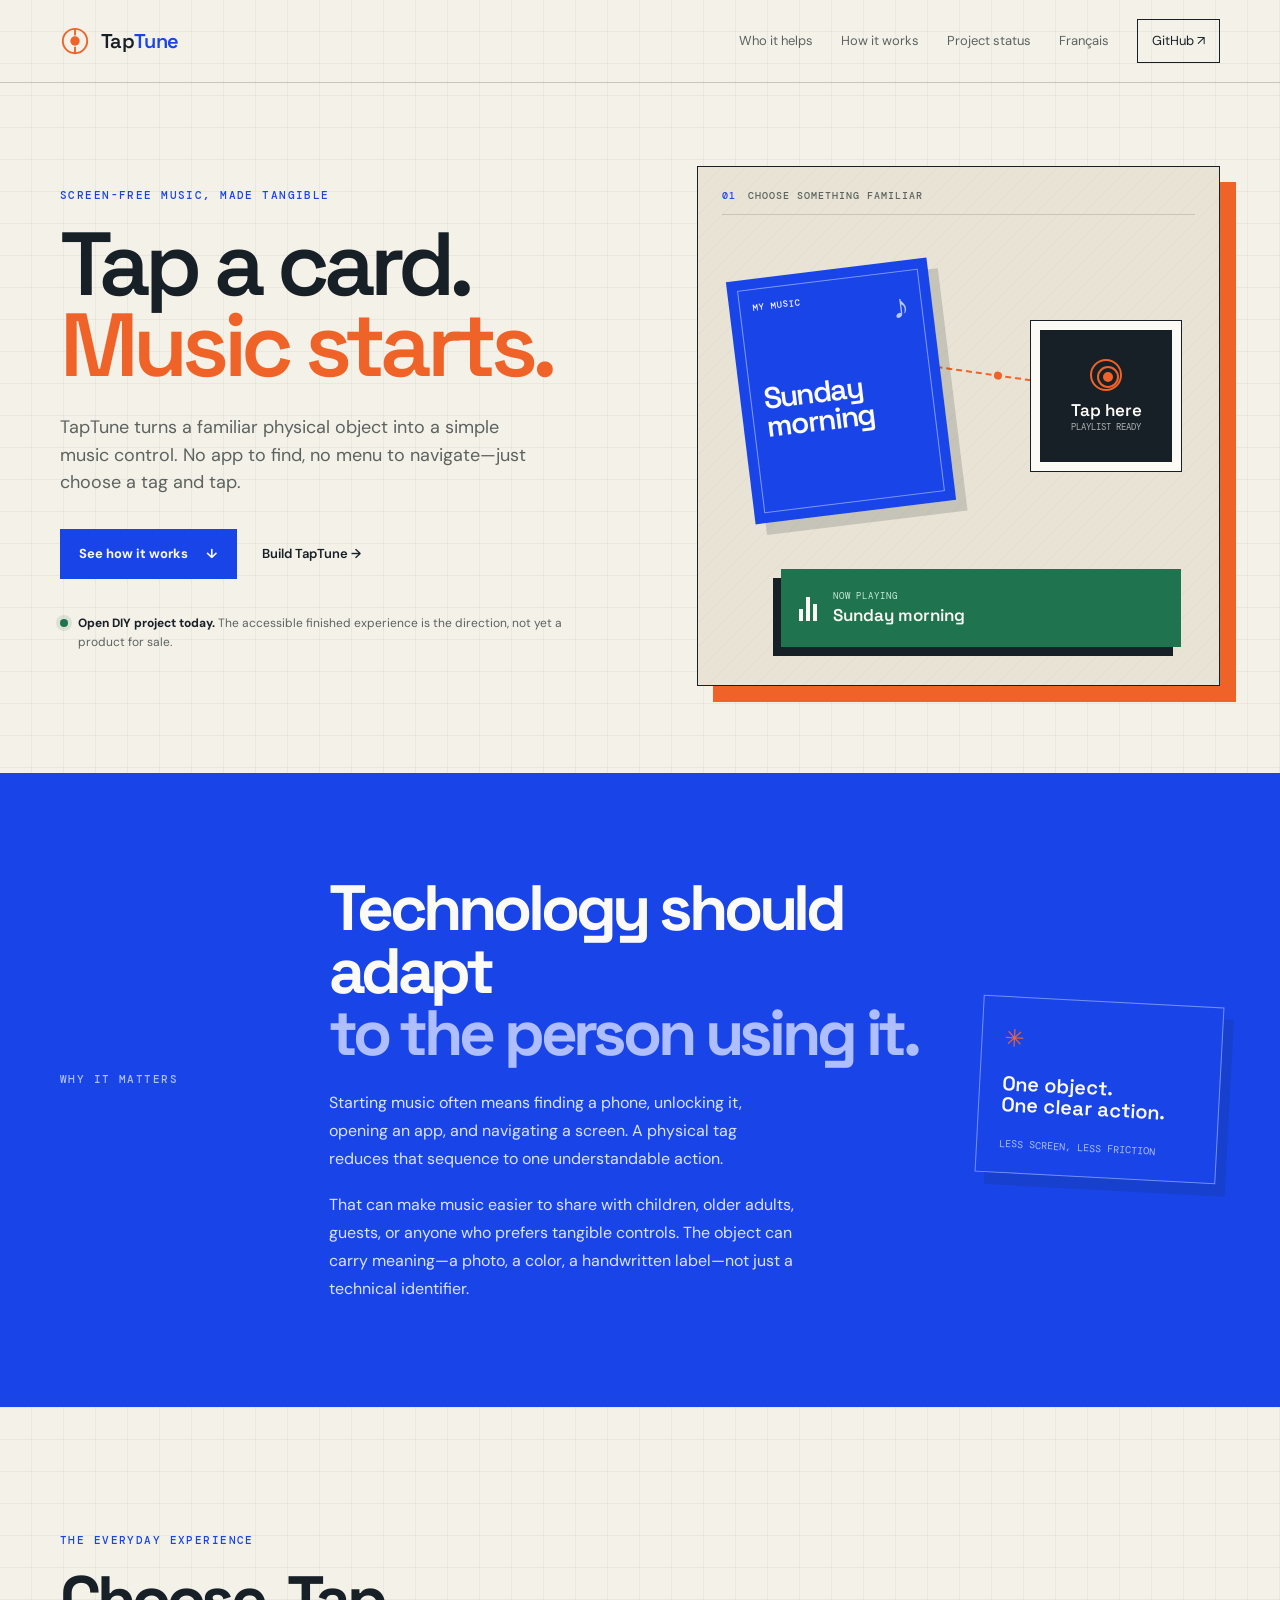
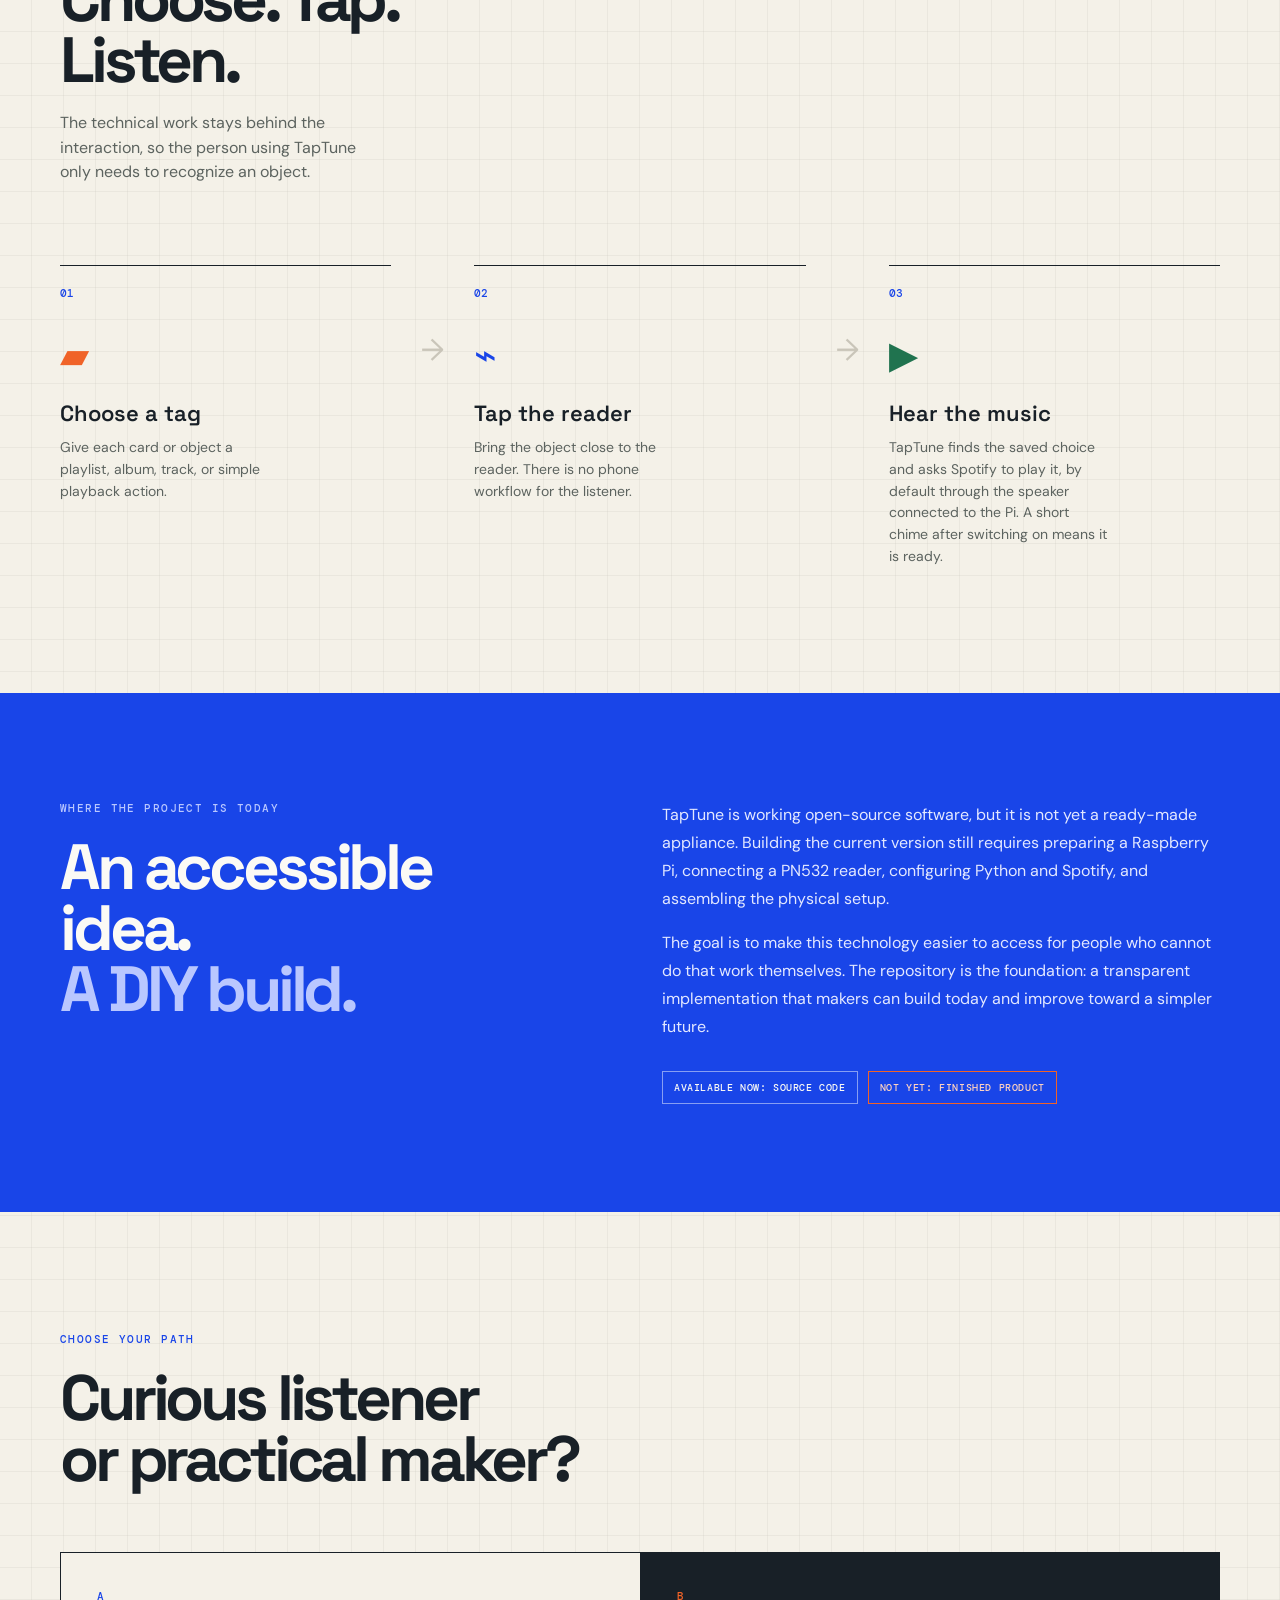
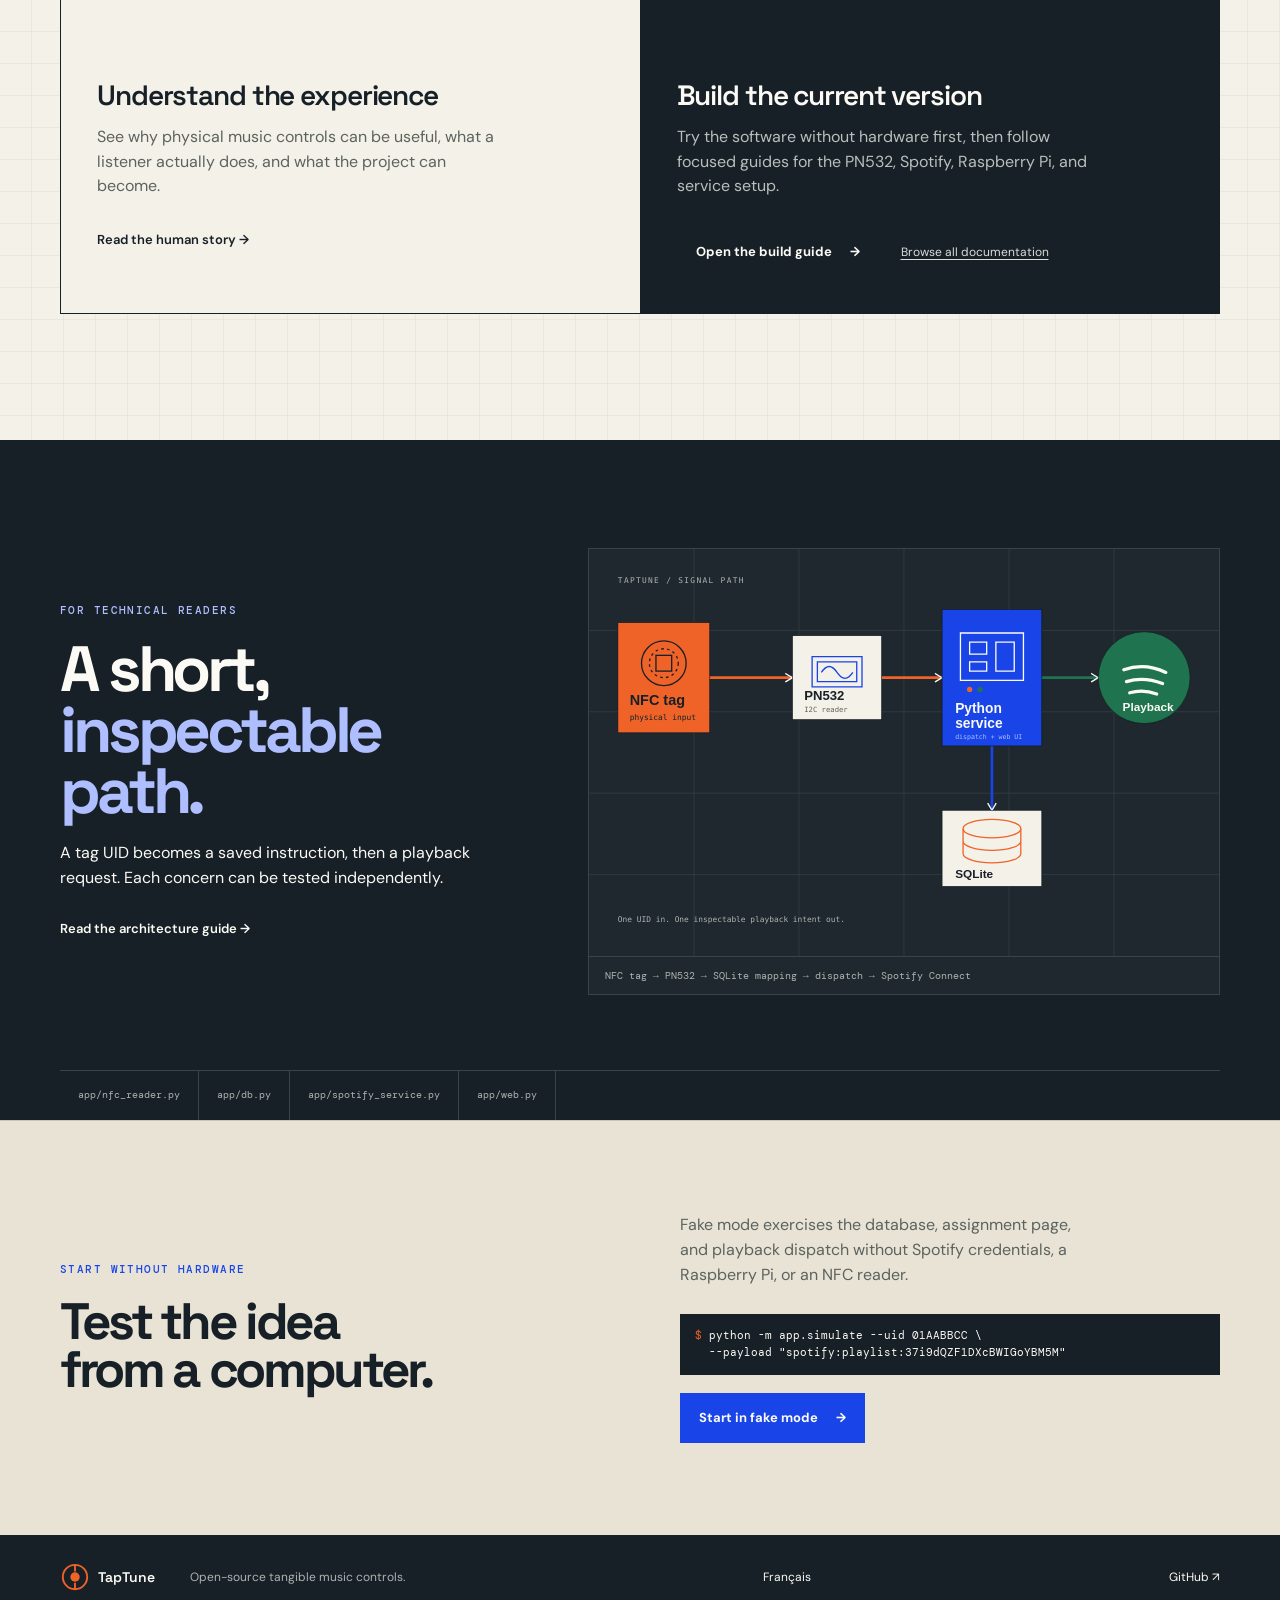
==== commit 8951b662: "Play right after boot: the Pi as its own Spotify speaker - Target the Pi's raspotify Connect device " ====
--- a/docs/index.html
+++ b/docs/index.html
@@ -88,7 +88,7 @@
           <div class="loop-arrow" aria-hidden="true">→</div>
           <article class="loop-step"><div class="step-number">02</div><div class="step-glyph glyph-map" aria-hidden="true">⌁</div><h3>Tap the reader</h3><p>Bring the object close to the reader. There is no phone workflow for the listener.</p></article>
           <div class="loop-arrow" aria-hidden="true">→</div>
-          <article class="loop-step"><div class="step-number">03</div><div class="step-glyph glyph-play" aria-hidden="true">▶</div><h3>Hear the music</h3><p>TapTune finds the saved choice and asks Spotify to play it on the connected device.</p></article>
+          <article class="loop-step"><div class="step-number">03</div><div class="step-glyph glyph-play" aria-hidden="true">▶</div><h3>Hear the music</h3><p>TapTune finds the saved choice and asks Spotify to play it, by default through the speaker connected to the Pi. A short chime after switching on means it is ready.</p></article>
         </div>
       </section>
 
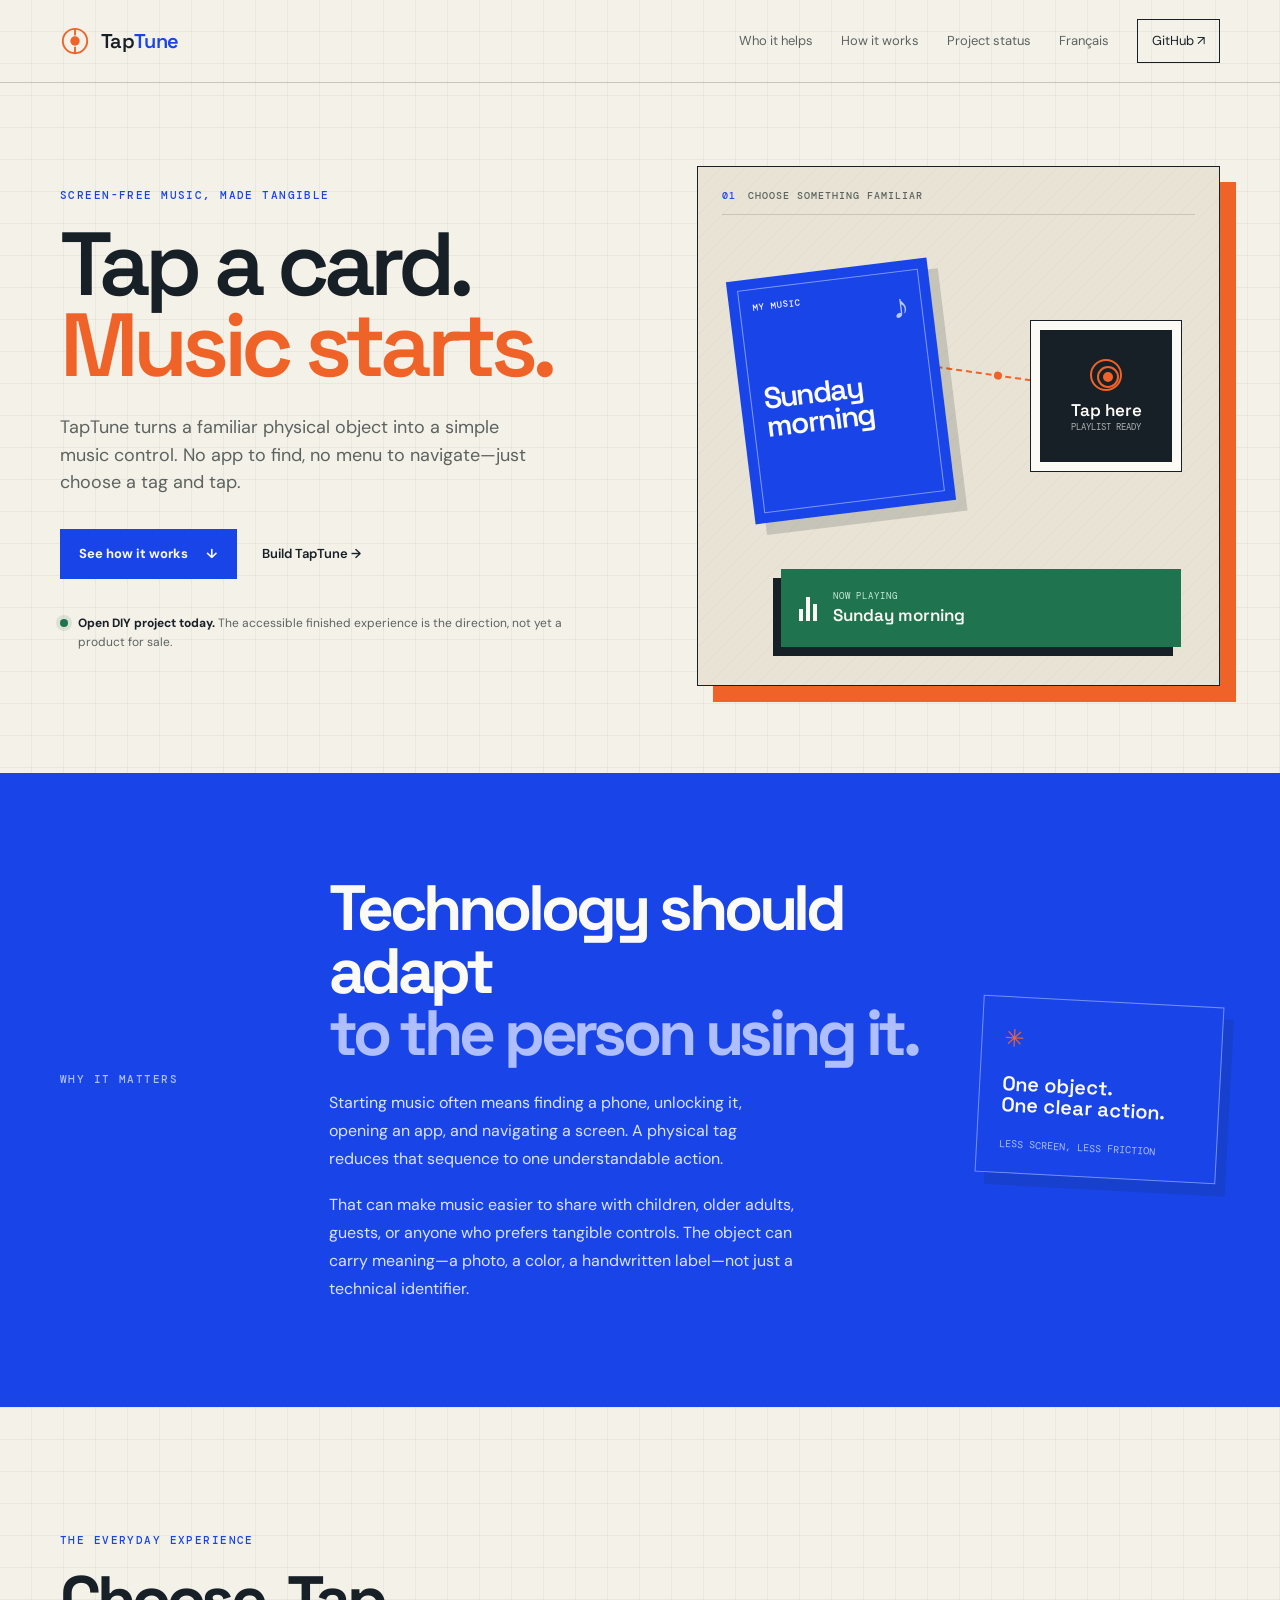
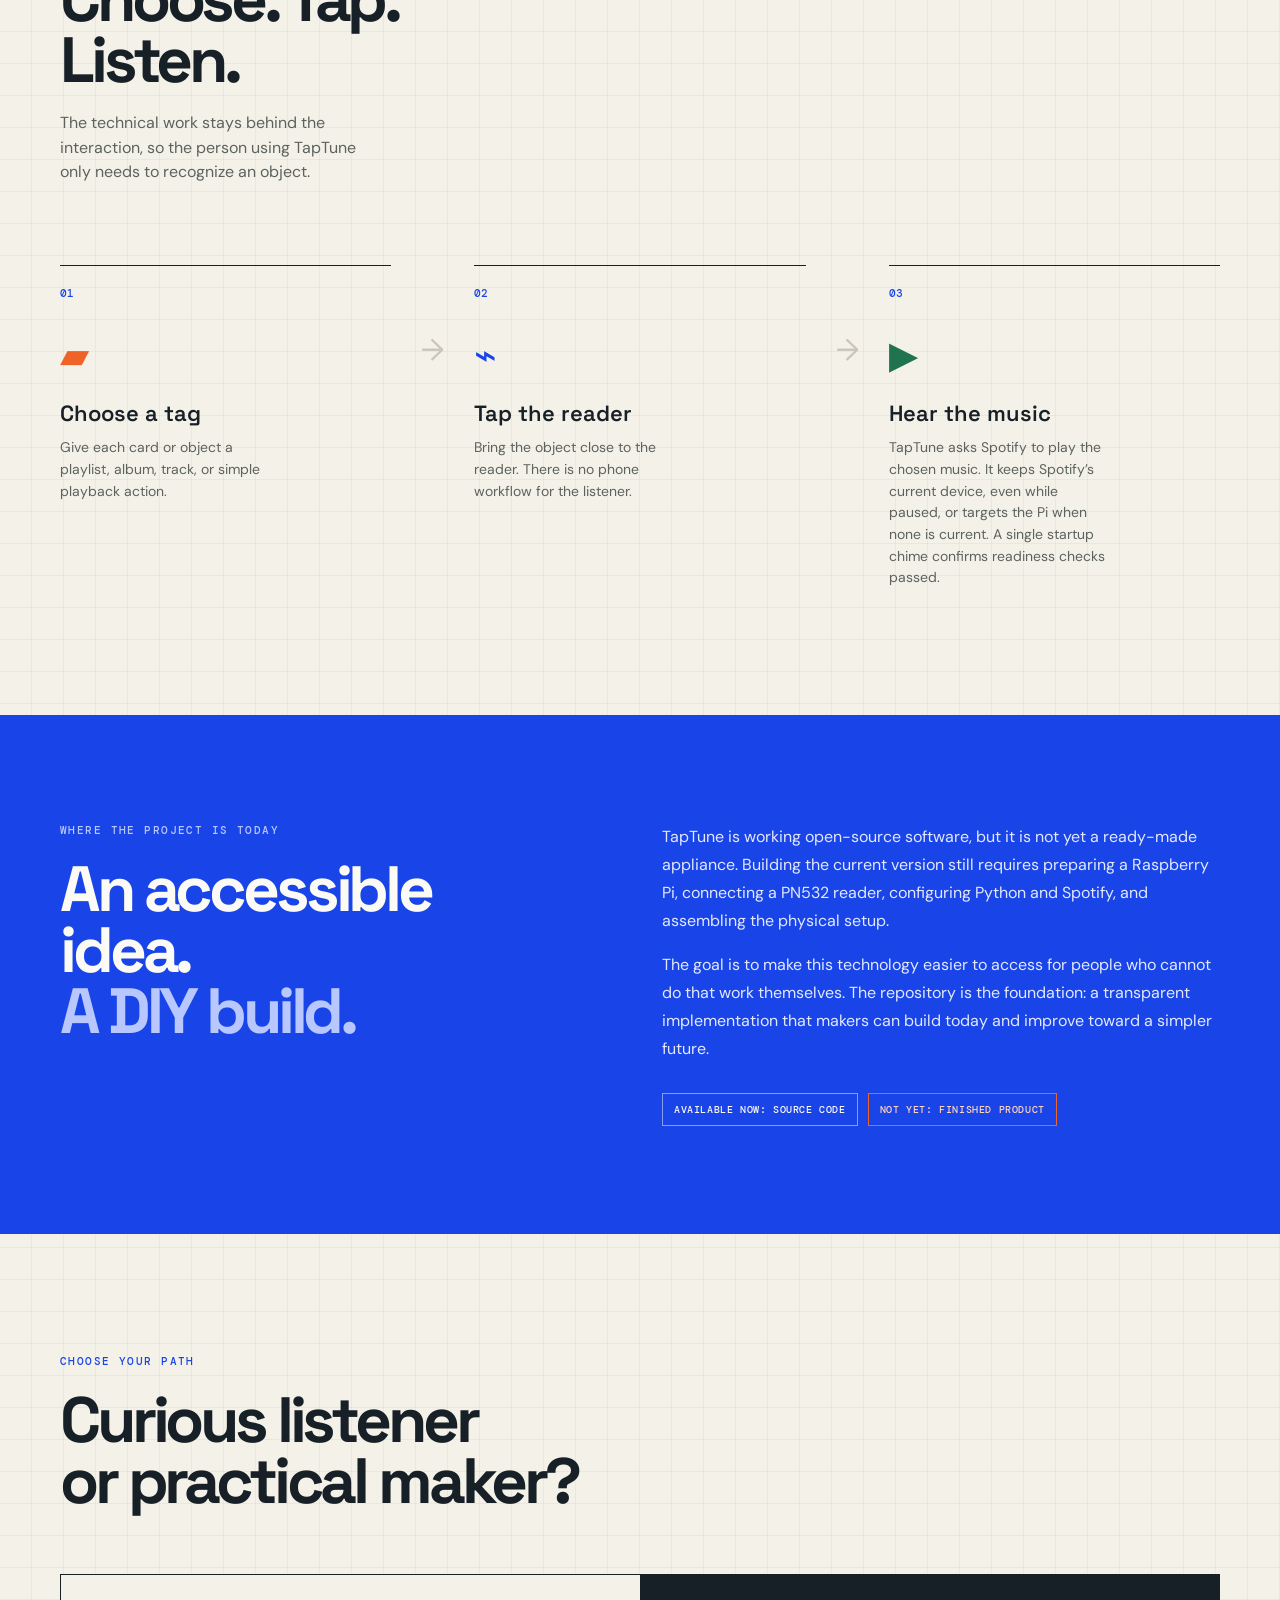
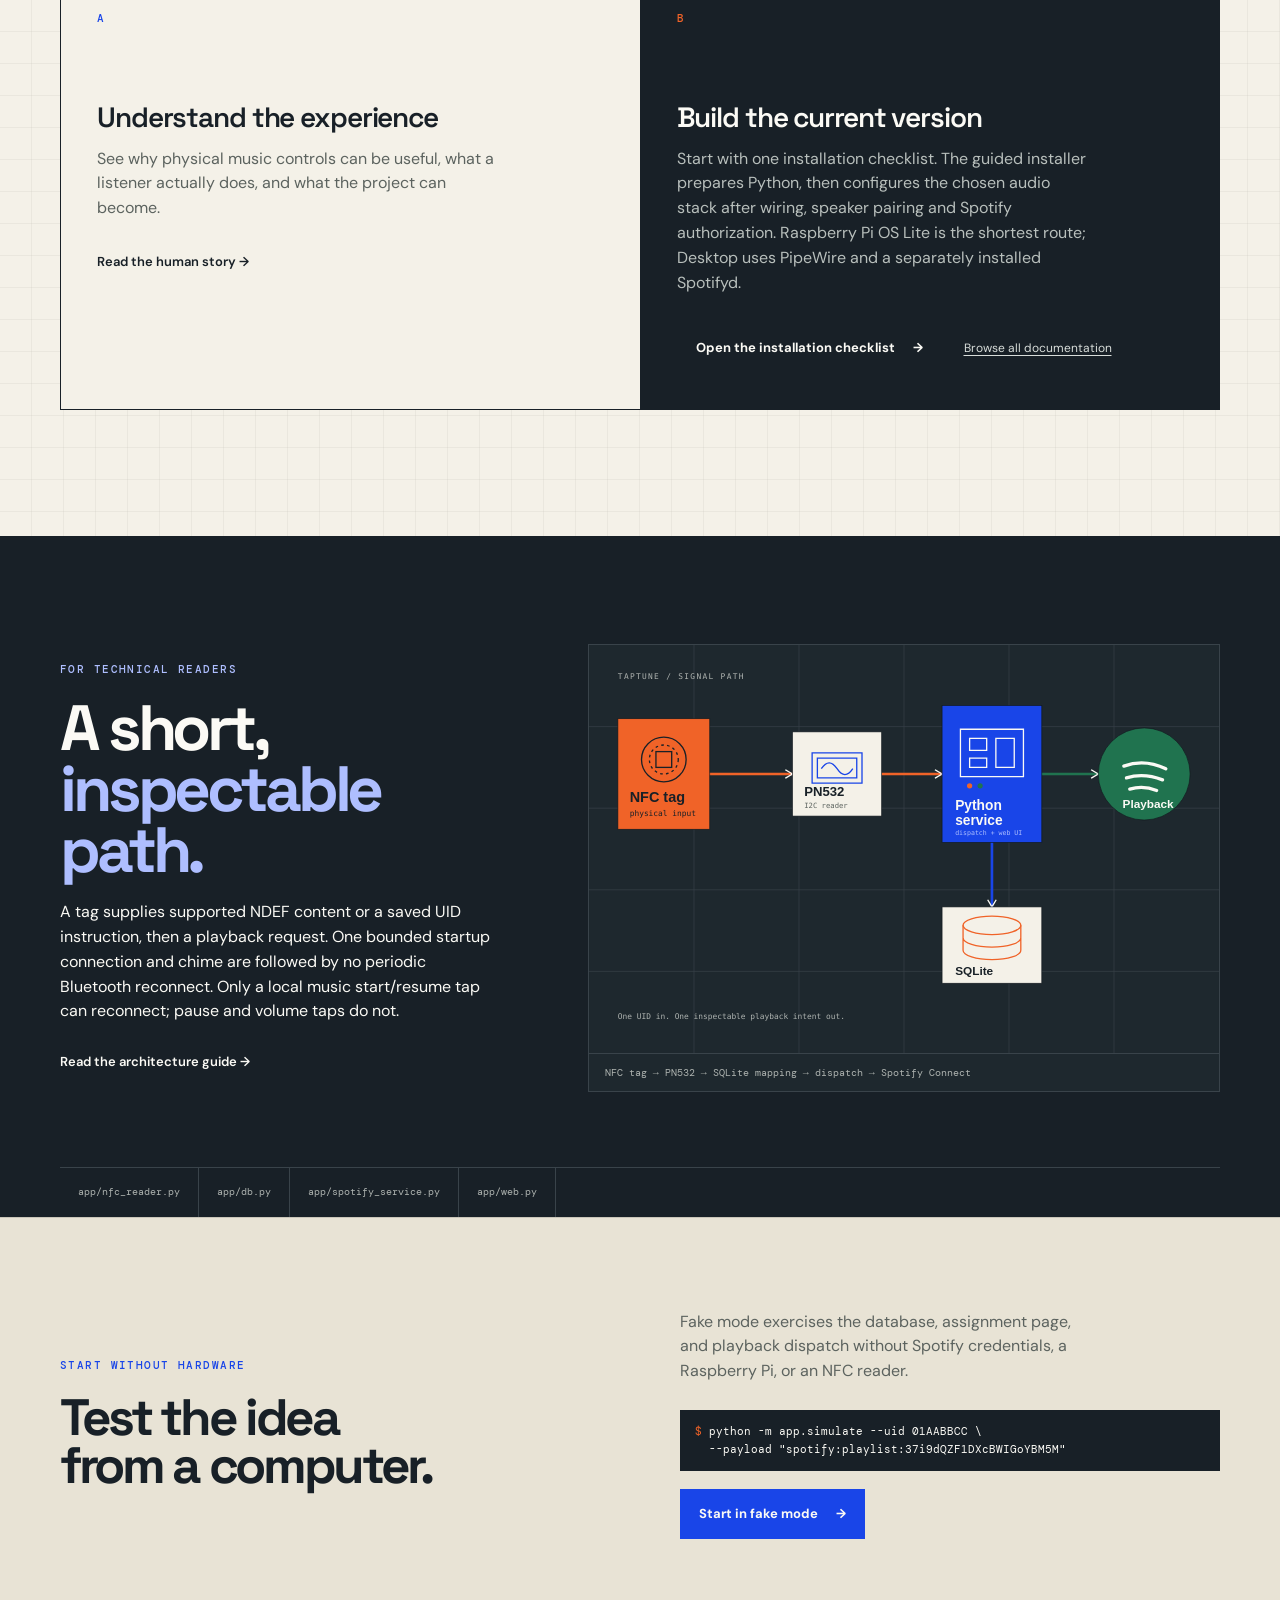
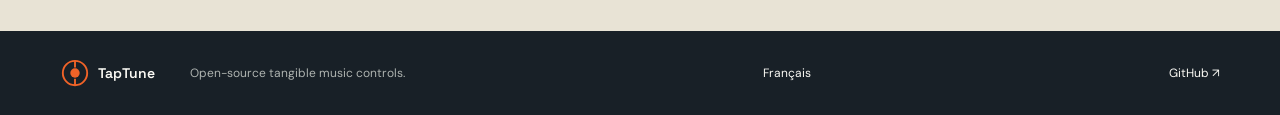
==== commit 94a046b3: "Add guided installation and reorganize setup documentation Make preparation and live configuration e" ====
--- a/docs/index.html
+++ b/docs/index.html
@@ -88,7 +88,7 @@
           <div class="loop-arrow" aria-hidden="true">→</div>
           <article class="loop-step"><div class="step-number">02</div><div class="step-glyph glyph-map" aria-hidden="true">⌁</div><h3>Tap the reader</h3><p>Bring the object close to the reader. There is no phone workflow for the listener.</p></article>
           <div class="loop-arrow" aria-hidden="true">→</div>
-          <article class="loop-step"><div class="step-number">03</div><div class="step-glyph glyph-play" aria-hidden="true">▶</div><h3>Hear the music</h3><p>TapTune finds the saved choice and asks Spotify to play it, by default through the speaker connected to the Pi. A short chime after switching on means it is ready.</p></article>
+          <article class="loop-step"><div class="step-number">03</div><div class="step-glyph glyph-play" aria-hidden="true">▶</div><h3>Hear the music</h3><p>TapTune asks Spotify to play the chosen music. It keeps Spotify’s current device, even while paused, or targets the Pi when none is current. A single startup chime confirms readiness checks passed.</p></article>
         </div>
       </section>
 
@@ -121,9 +121,9 @@
           <article class="path path-maker" id="build">
             <span class="path-number">B</span>
             <h3>Build the current version</h3>
-            <p>Try the software without hardware first, then follow focused guides for the PN532, Spotify, Raspberry Pi, and service setup.</p>
-            <a class="button button-dark" href="getting-started.html">Open the build guide <span aria-hidden="true">→</span></a>
-            <a class="path-secondary" href="README.md">Browse all documentation</a>
+            <p>Start with one installation checklist. The guided installer prepares Python, then configures the chosen audio stack after wiring, speaker pairing and Spotify authorization. Raspberry Pi OS Lite is the shortest route; Desktop uses PipeWire and a separately installed Spotifyd.</p>
+            <a class="button button-dark" href="raspberry-pi-service.html">Open the installation checklist <span aria-hidden="true">→</span></a>
+            <a class="path-secondary" href="README.html">Browse all documentation</a>
           </article>
         </div>
       </section>
@@ -133,7 +133,7 @@
           <div class="section-heading blueprint-heading">
             <p class="section-index">For technical readers</p>
             <h2>A short,<br /><span>inspectable path.</span></h2>
-            <p>A tag UID becomes a saved instruction, then a playback request. Each concern can be tested independently.</p>
+            <p>A tag supplies supported NDEF content or a saved UID instruction, then a playback request. One bounded startup connection and chime are followed by no periodic Bluetooth reconnect. Only a local music start/resume tap can reconnect; pause and volume taps do not.</p>
             <a class="text-link light-link" href="architecture.html">Read the architecture guide <span aria-hidden="true">→</span></a>
           </div>
           <figure class="architecture-figure">
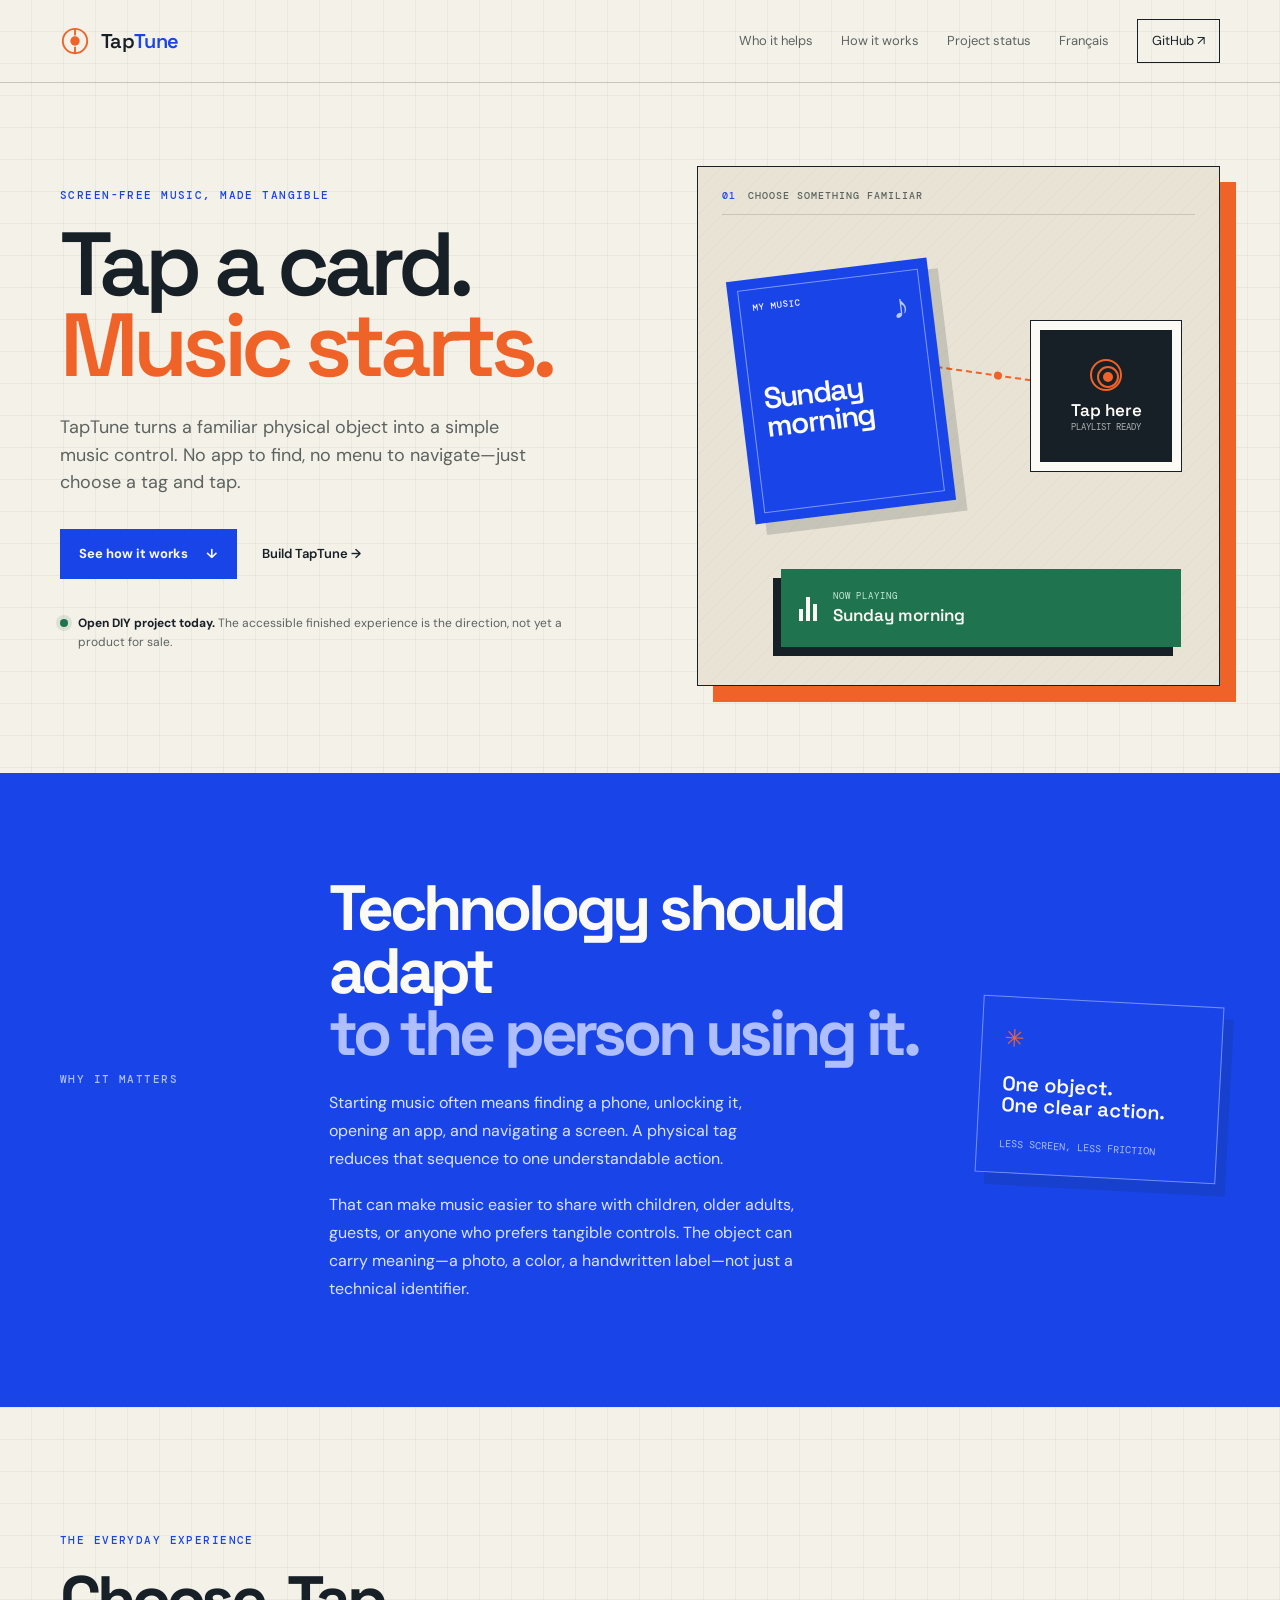
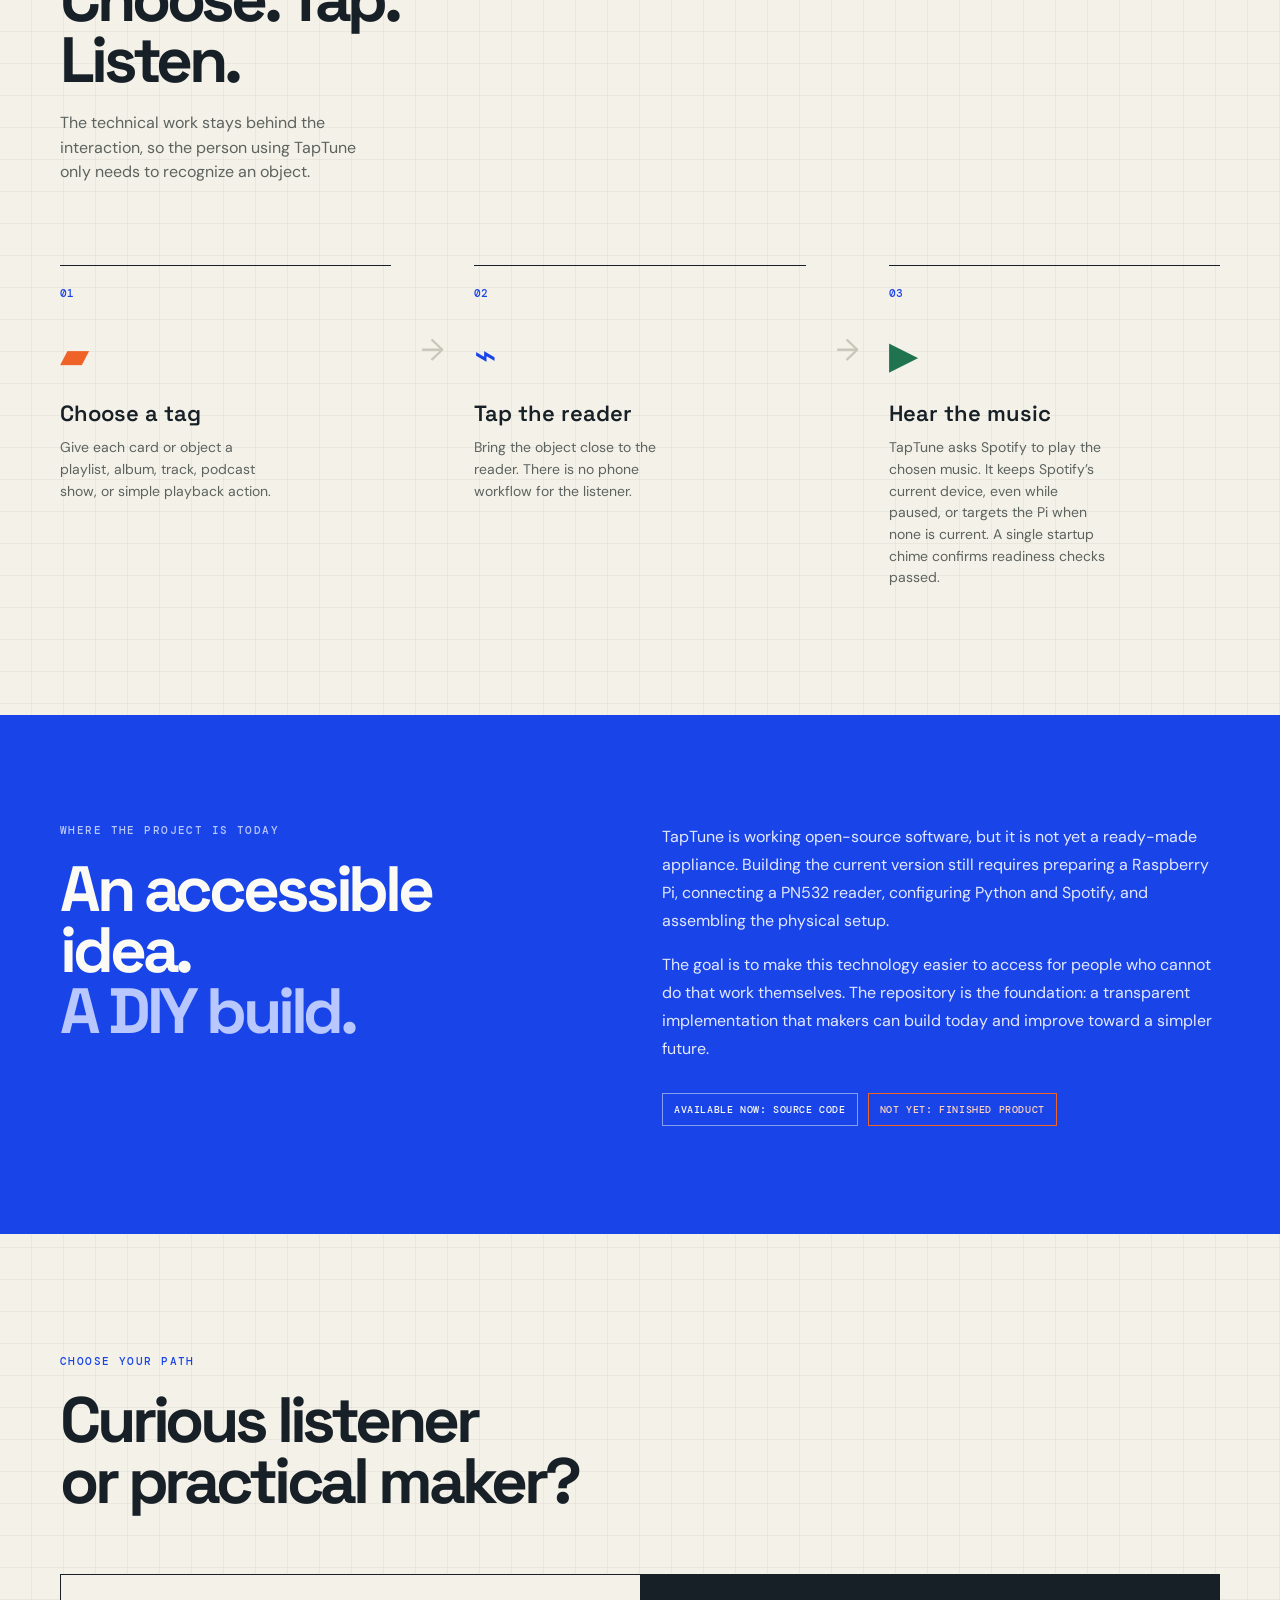
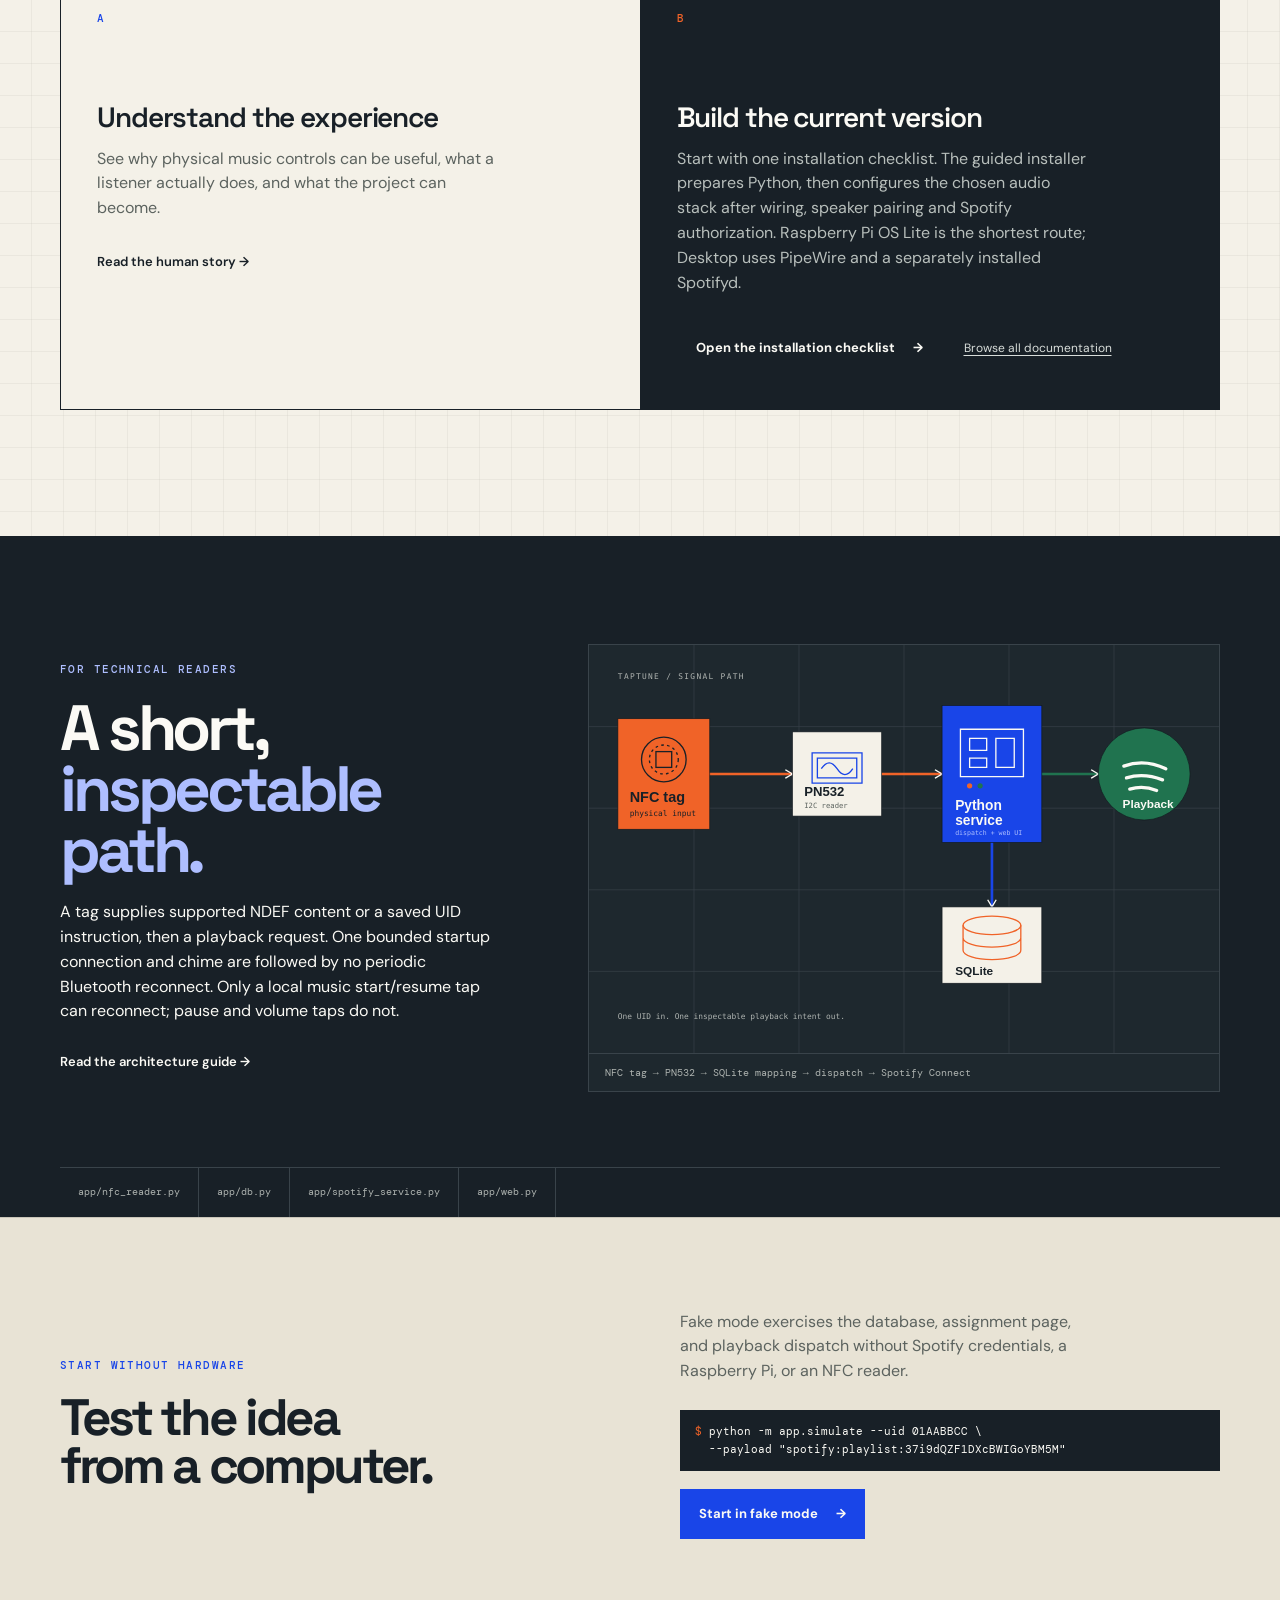
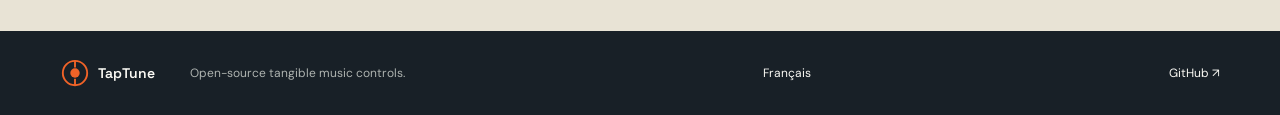
==== commit 348ca124: "Add podcast show tags for latest episodes Co-authored-by: Copilot App <223556219+Copilot@users.norep" ====
--- a/docs/index.html
+++ b/docs/index.html
@@ -84,7 +84,7 @@
           <p>The technical work stays behind the interaction, so the person using TapTune only needs to recognize an object.</p>
         </div>
         <div class="loop">
-          <article class="loop-step"><div class="step-number">01</div><div class="step-glyph" aria-hidden="true">▰</div><h3>Choose a tag</h3><p>Give each card or object a playlist, album, track, or simple playback action.</p></article>
+          <article class="loop-step"><div class="step-number">01</div><div class="step-glyph" aria-hidden="true">▰</div><h3>Choose a tag</h3><p>Give each card or object a playlist, album, track, podcast show, or simple playback action.</p></article>
           <div class="loop-arrow" aria-hidden="true">→</div>
           <article class="loop-step"><div class="step-number">02</div><div class="step-glyph glyph-map" aria-hidden="true">⌁</div><h3>Tap the reader</h3><p>Bring the object close to the reader. There is no phone workflow for the listener.</p></article>
           <div class="loop-arrow" aria-hidden="true">→</div>
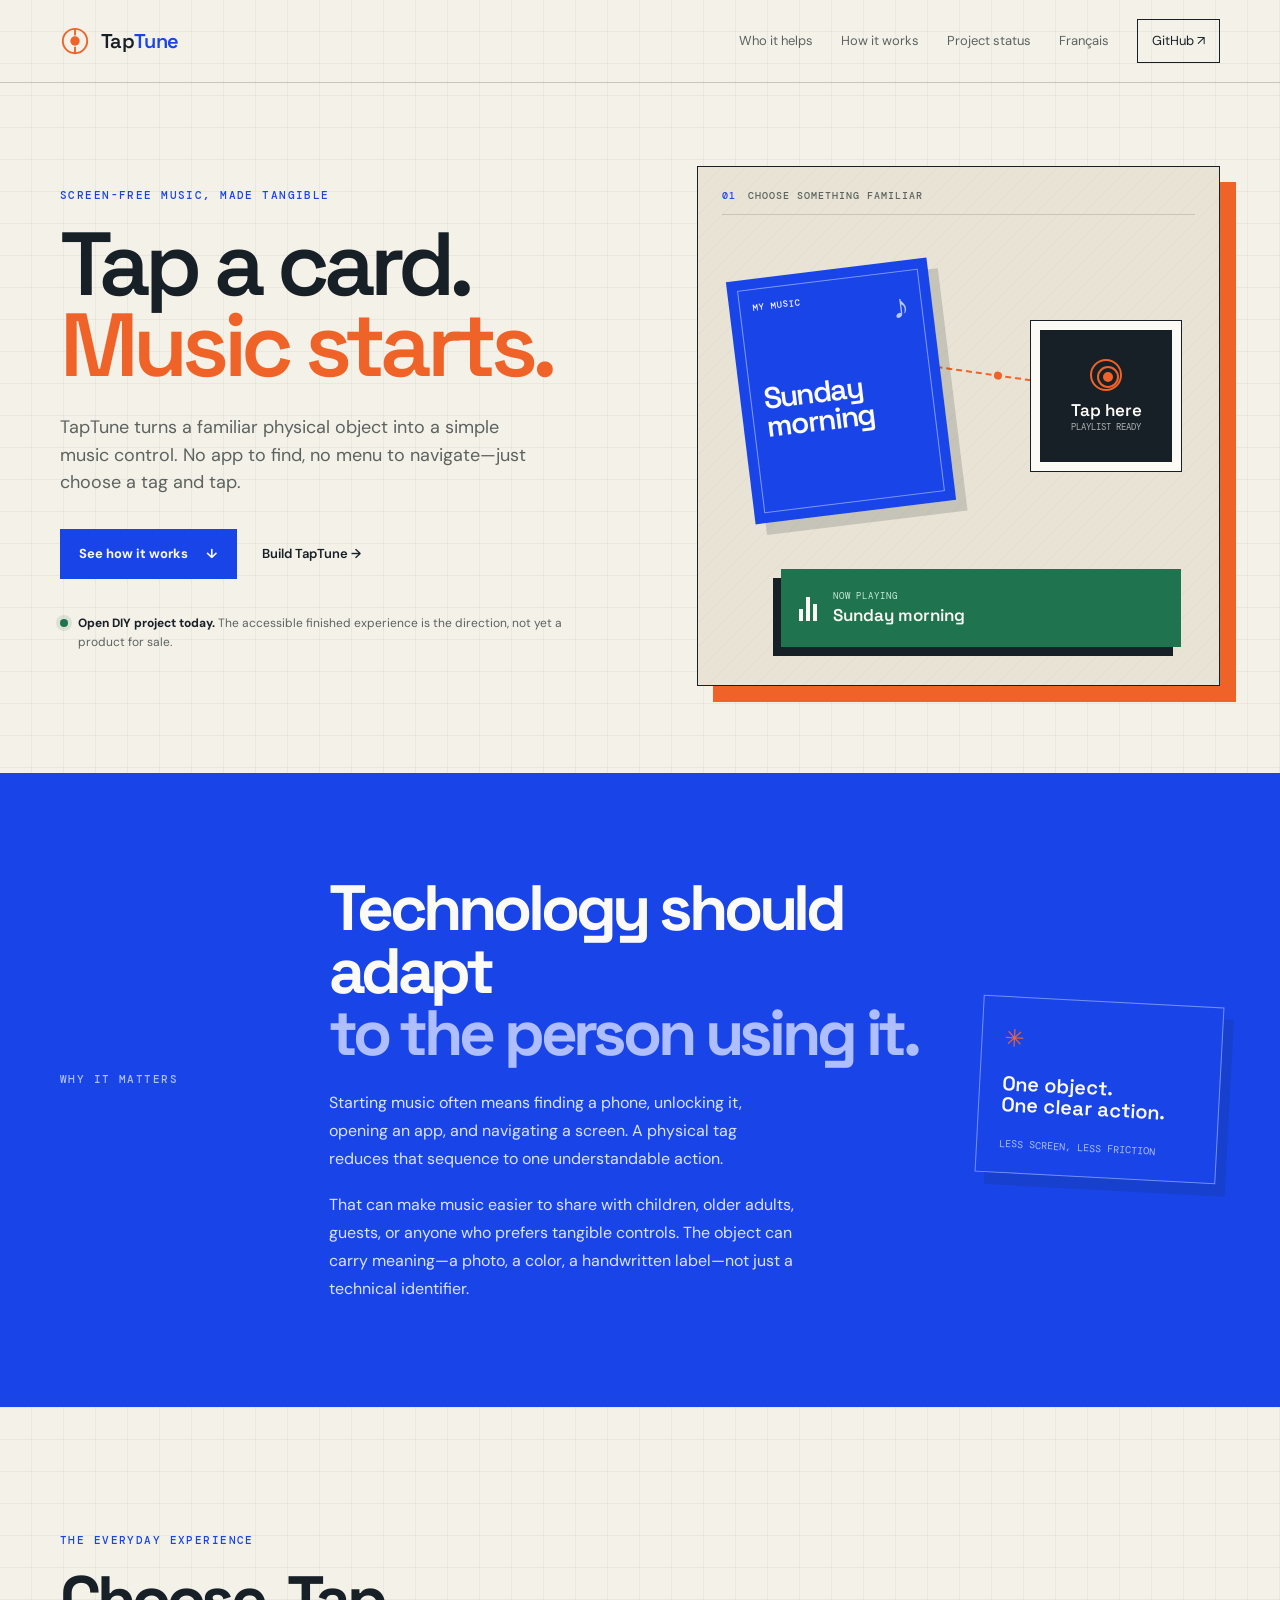
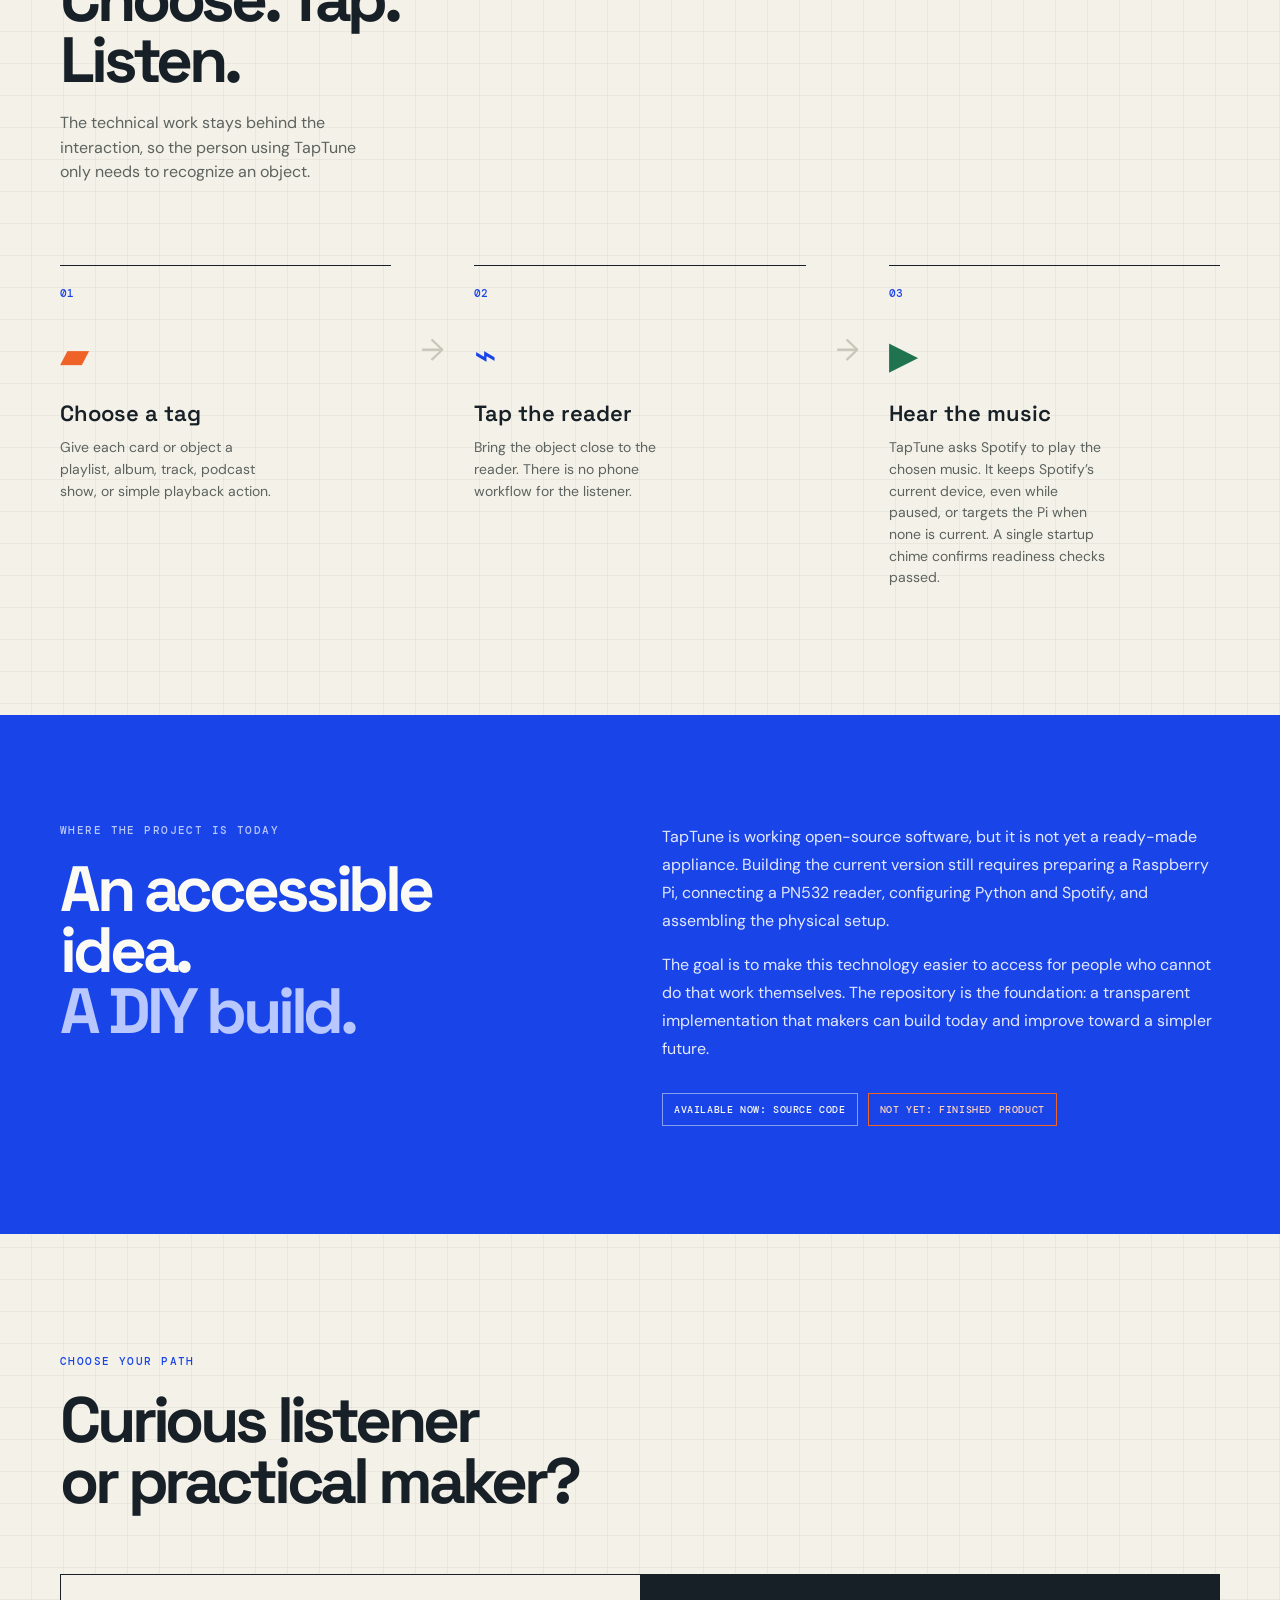
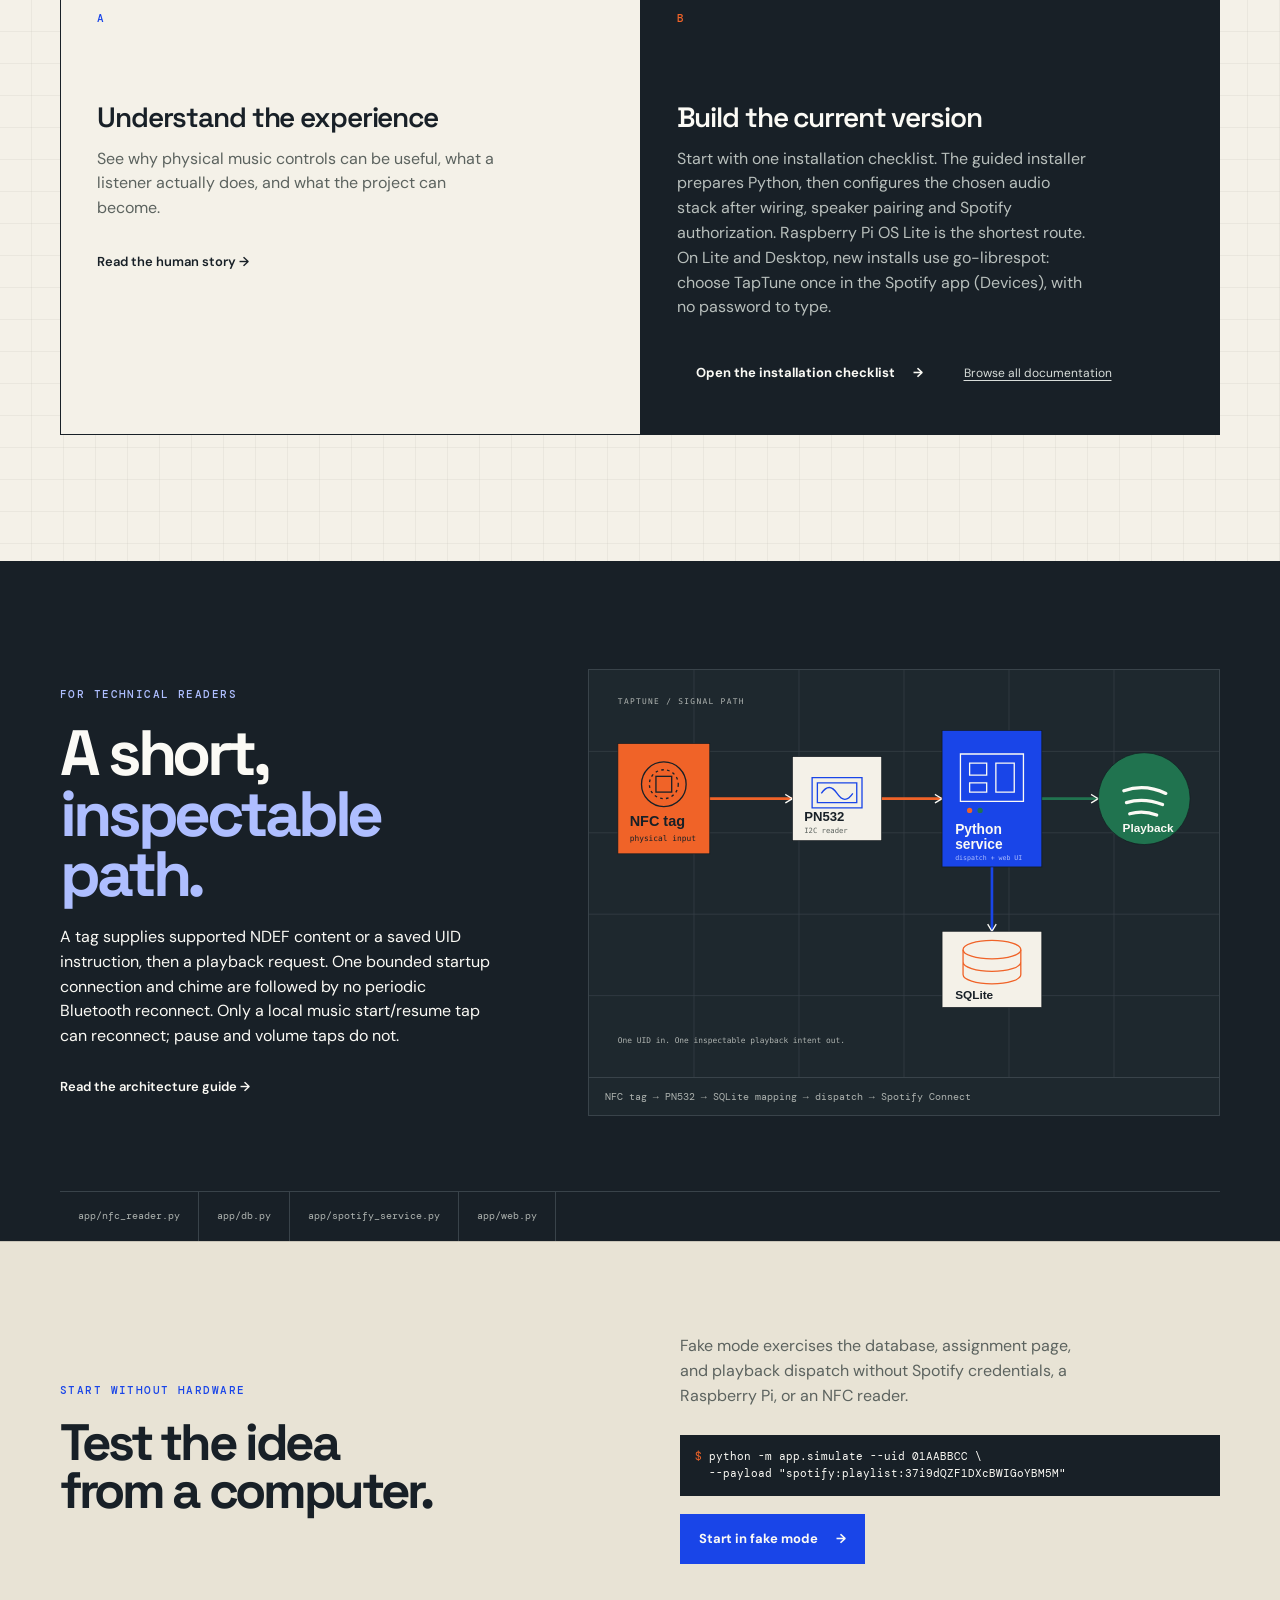
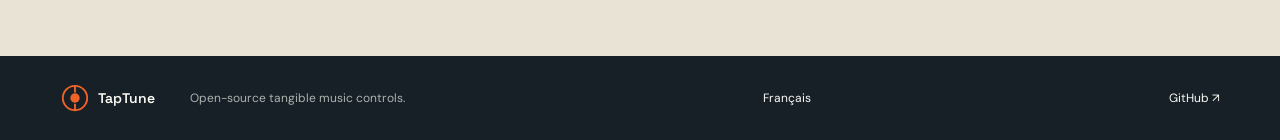
==== commit 2eb48a7a: "Use go-librespot as the Spotify receiver on Lite and Desktop (#65) New installs run go-librespot -> " ====
--- a/docs/index.html
+++ b/docs/index.html
@@ -121,7 +121,7 @@
           <article class="path path-maker" id="build">
             <span class="path-number">B</span>
             <h3>Build the current version</h3>
-            <p>Start with one installation checklist. The guided installer prepares Python, then configures the chosen audio stack after wiring, speaker pairing and Spotify authorization. Raspberry Pi OS Lite is the shortest route; Desktop uses PipeWire and a separately installed Spotifyd.</p>
+            <p>Start with one installation checklist. The guided installer prepares Python, then configures the chosen audio stack after wiring, speaker pairing and Spotify authorization. Raspberry Pi OS Lite is the shortest route. On Lite and Desktop, new installs use go-librespot: choose TapTune once in the Spotify app (Devices), with no password to type.</p>
             <a class="button button-dark" href="raspberry-pi-service.html">Open the installation checklist <span aria-hidden="true">→</span></a>
             <a class="path-secondary" href="README.html">Browse all documentation</a>
           </article>
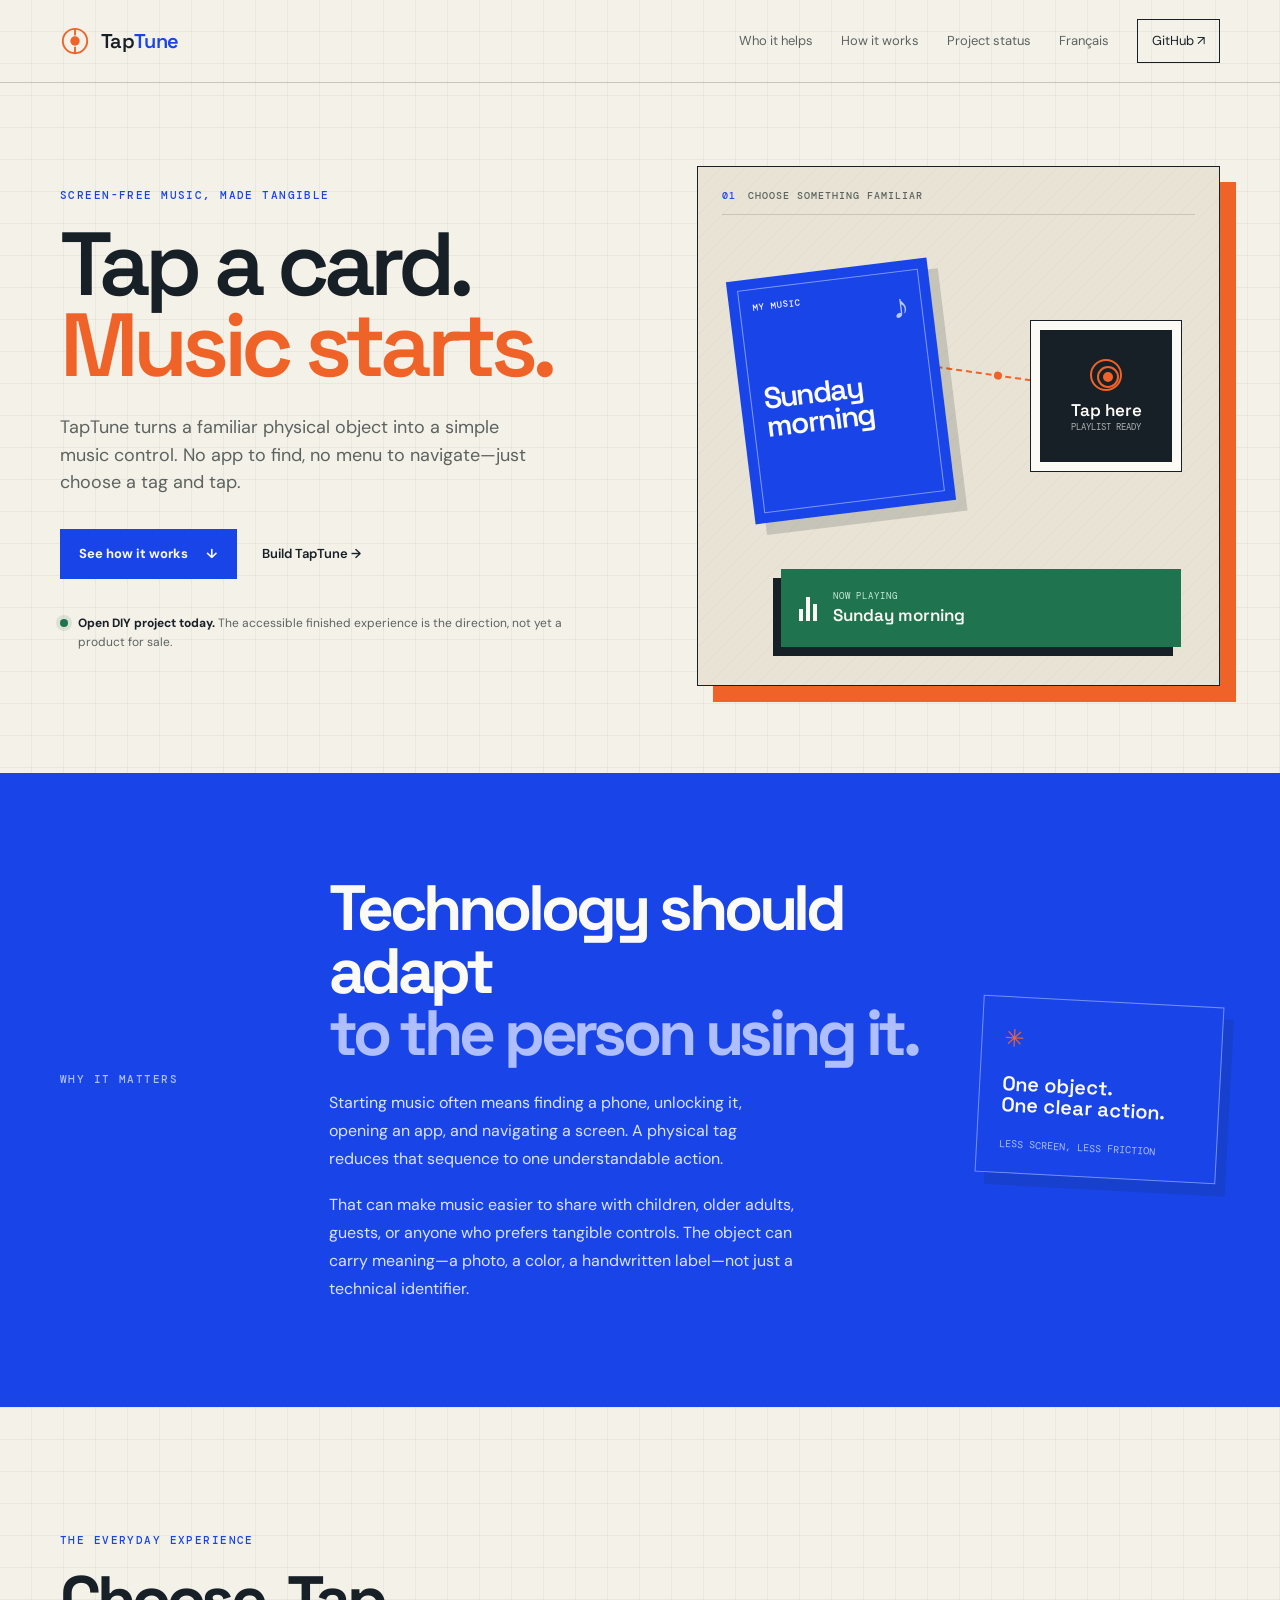
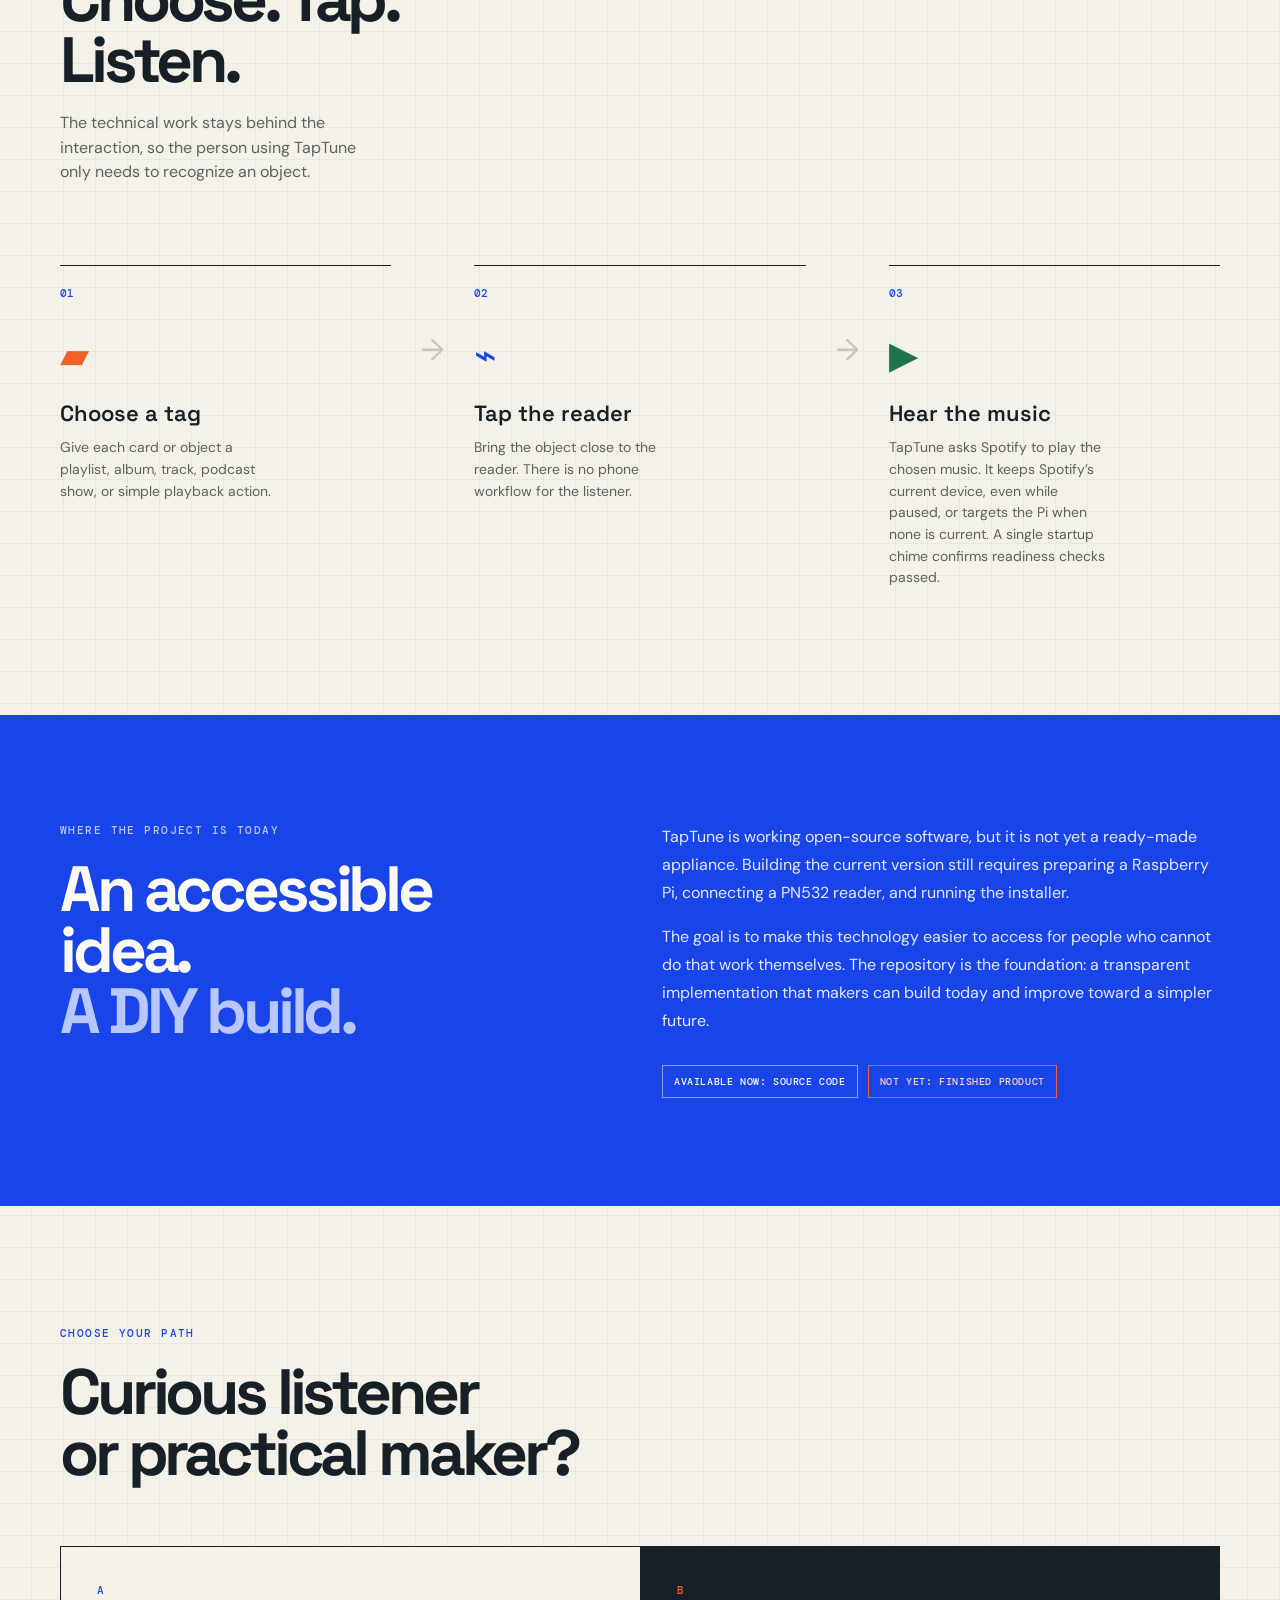
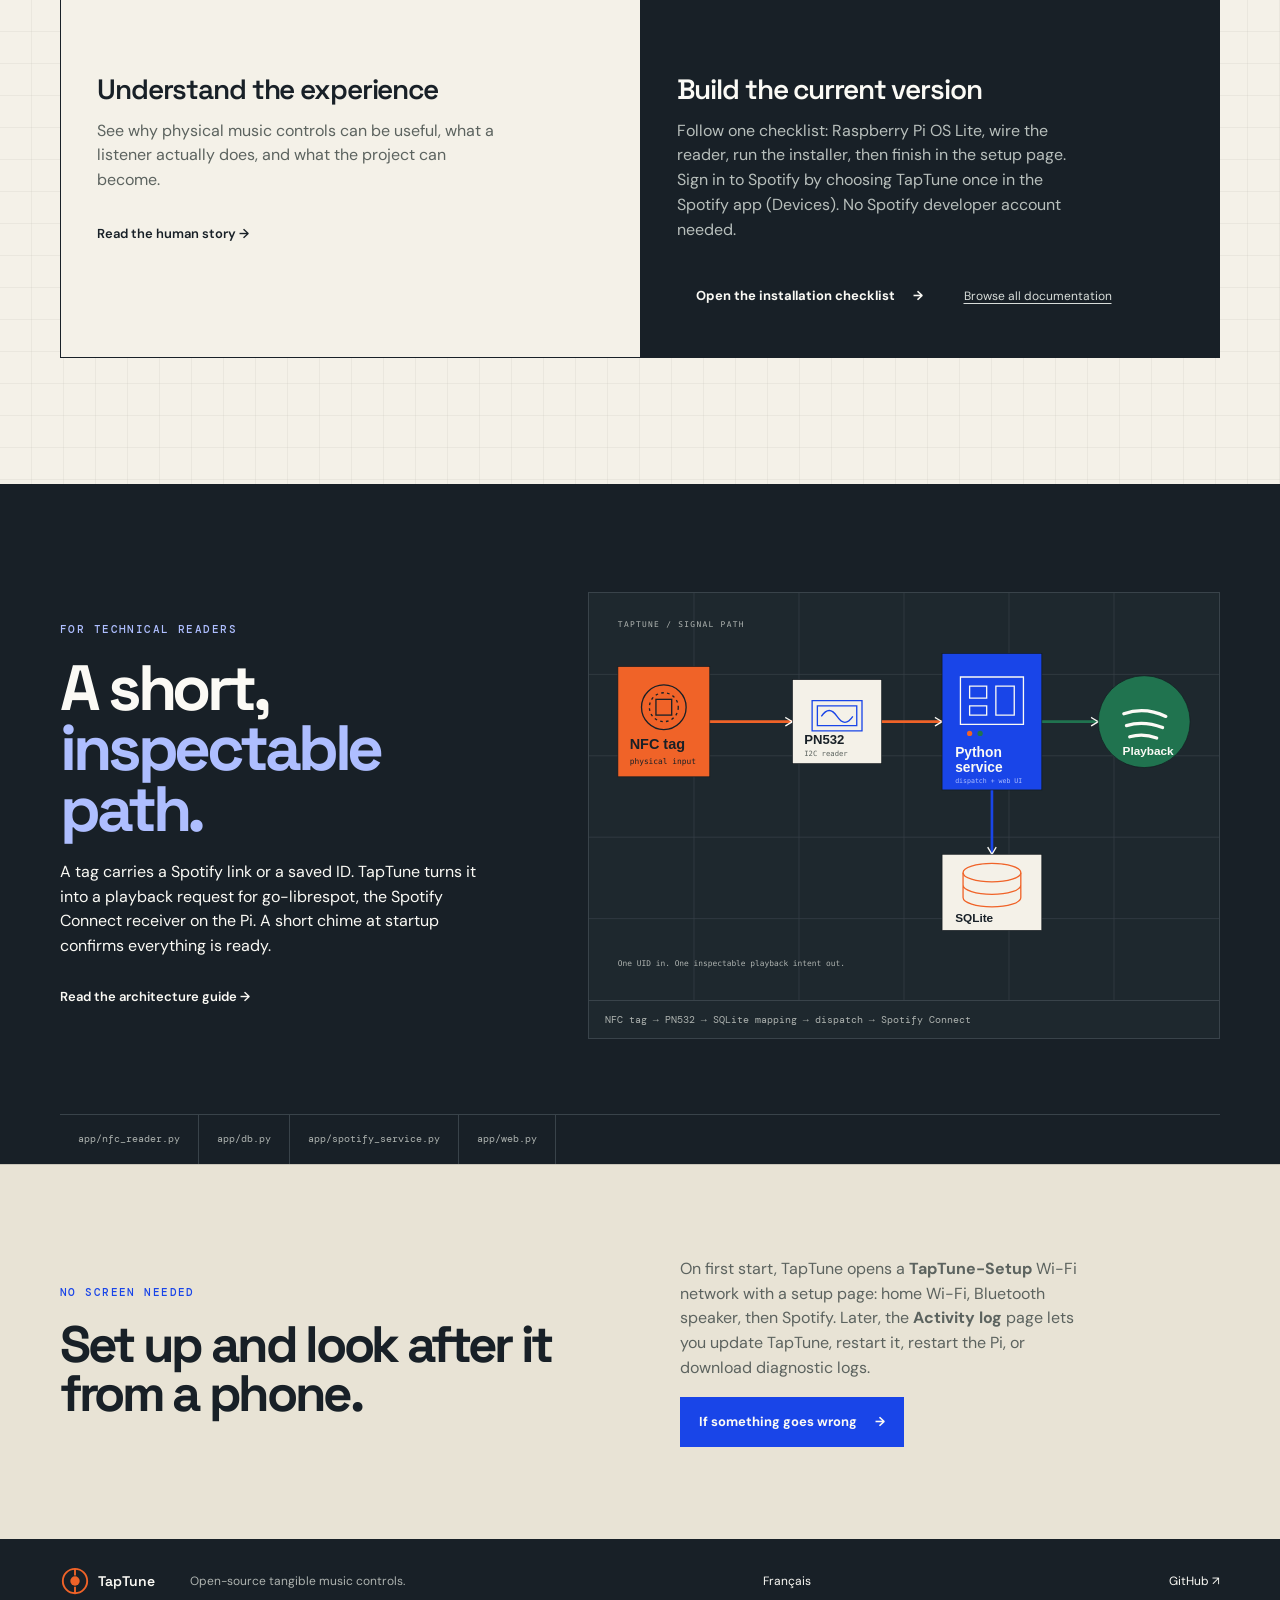
==== commit ab772d21: "Simplify TapTune for headless go-librespot setups - go-librespot on Raspberry Pi OS Lite only: remov" ====
--- a/docs/index.html
+++ b/docs/index.html
@@ -99,7 +99,7 @@
             <h2>An accessible idea.<br /><em>A DIY build.</em></h2>
           </div>
           <div class="status-copy">
-            <p>TapTune is working open-source software, but it is not yet a ready-made appliance. Building the current version still requires preparing a Raspberry Pi, connecting a PN532 reader, configuring Python and Spotify, and assembling the physical setup.</p>
+            <p>TapTune is working open-source software, but it is not yet a ready-made appliance. Building the current version still requires preparing a Raspberry Pi, connecting a PN532 reader, and running the installer.</p>
             <p>The goal is to make this technology easier to access for people who cannot do that work themselves. The repository is the foundation: a transparent implementation that makers can build today and improve toward a simpler future.</p>
             <div class="status-labels"><span>Available now: source code</span><span>Not yet: finished product</span></div>
           </div>
@@ -121,7 +121,7 @@
           <article class="path path-maker" id="build">
             <span class="path-number">B</span>
             <h3>Build the current version</h3>
-            <p>Start with one installation checklist. The guided installer prepares Python, then configures the chosen audio stack after wiring, speaker pairing and Spotify authorization. Raspberry Pi OS Lite is the shortest route. On Lite and Desktop, new installs use go-librespot: choose TapTune once in the Spotify app (Devices), with no password to type.</p>
+            <p>Follow one checklist: Raspberry Pi OS Lite, wire the reader, run the installer, then finish in the setup page. Sign in to Spotify by choosing TapTune once in the Spotify app (Devices). No Spotify developer account needed.</p>
             <a class="button button-dark" href="raspberry-pi-service.html">Open the installation checklist <span aria-hidden="true">→</span></a>
             <a class="path-secondary" href="README.html">Browse all documentation</a>
           </article>
@@ -133,7 +133,7 @@
           <div class="section-heading blueprint-heading">
             <p class="section-index">For technical readers</p>
             <h2>A short,<br /><span>inspectable path.</span></h2>
-            <p>A tag supplies supported NDEF content or a saved UID instruction, then a playback request. One bounded startup connection and chime are followed by no periodic Bluetooth reconnect. Only a local music start/resume tap can reconnect; pause and volume taps do not.</p>
+            <p>A tag carries a Spotify link or a saved ID. TapTune turns it into a playback request for go-librespot, the Spotify Connect receiver on the Pi. A short chime at startup confirms everything is ready.</p>
             <a class="text-link light-link" href="architecture.html">Read the architecture guide <span aria-hidden="true">→</span></a>
           </div>
           <figure class="architecture-figure">
@@ -146,12 +146,10 @@
 
       <section class="simulation">
         <div class="shell simulation-grid">
-          <div><p class="section-index">Start without hardware</p><h2>Test the idea<br />from a computer.</h2></div>
+          <div><p class="section-index">No screen needed</p><h2>Set up and look after it<br />from a phone.</h2></div>
           <div>
-            <p>Fake mode exercises the database, assignment page, and playback dispatch without Spotify credentials, a Raspberry Pi, or an NFC reader.</p>
-            <pre><span class="prompt">$</span> python -m app.simulate --uid 01AABBCC \
-  --payload "spotify:playlist:37i9dQZF1DXcBWIGoYBM5M"</pre>
-            <a class="button button-primary" href="getting-started.html">Start in fake mode <span aria-hidden="true">→</span></a>
+            <p>On first start, TapTune opens a <strong>TapTune-Setup</strong> Wi-Fi network with a setup page: home Wi-Fi, Bluetooth speaker, then Spotify. Later, the <strong>Activity log</strong> page lets you update TapTune, restart it, restart the Pi, or download diagnostic logs.</p>
+            <a class="button button-primary" href="troubleshooting.html">If something goes wrong <span aria-hidden="true">→</span></a>
           </div>
         </div>
       </section>
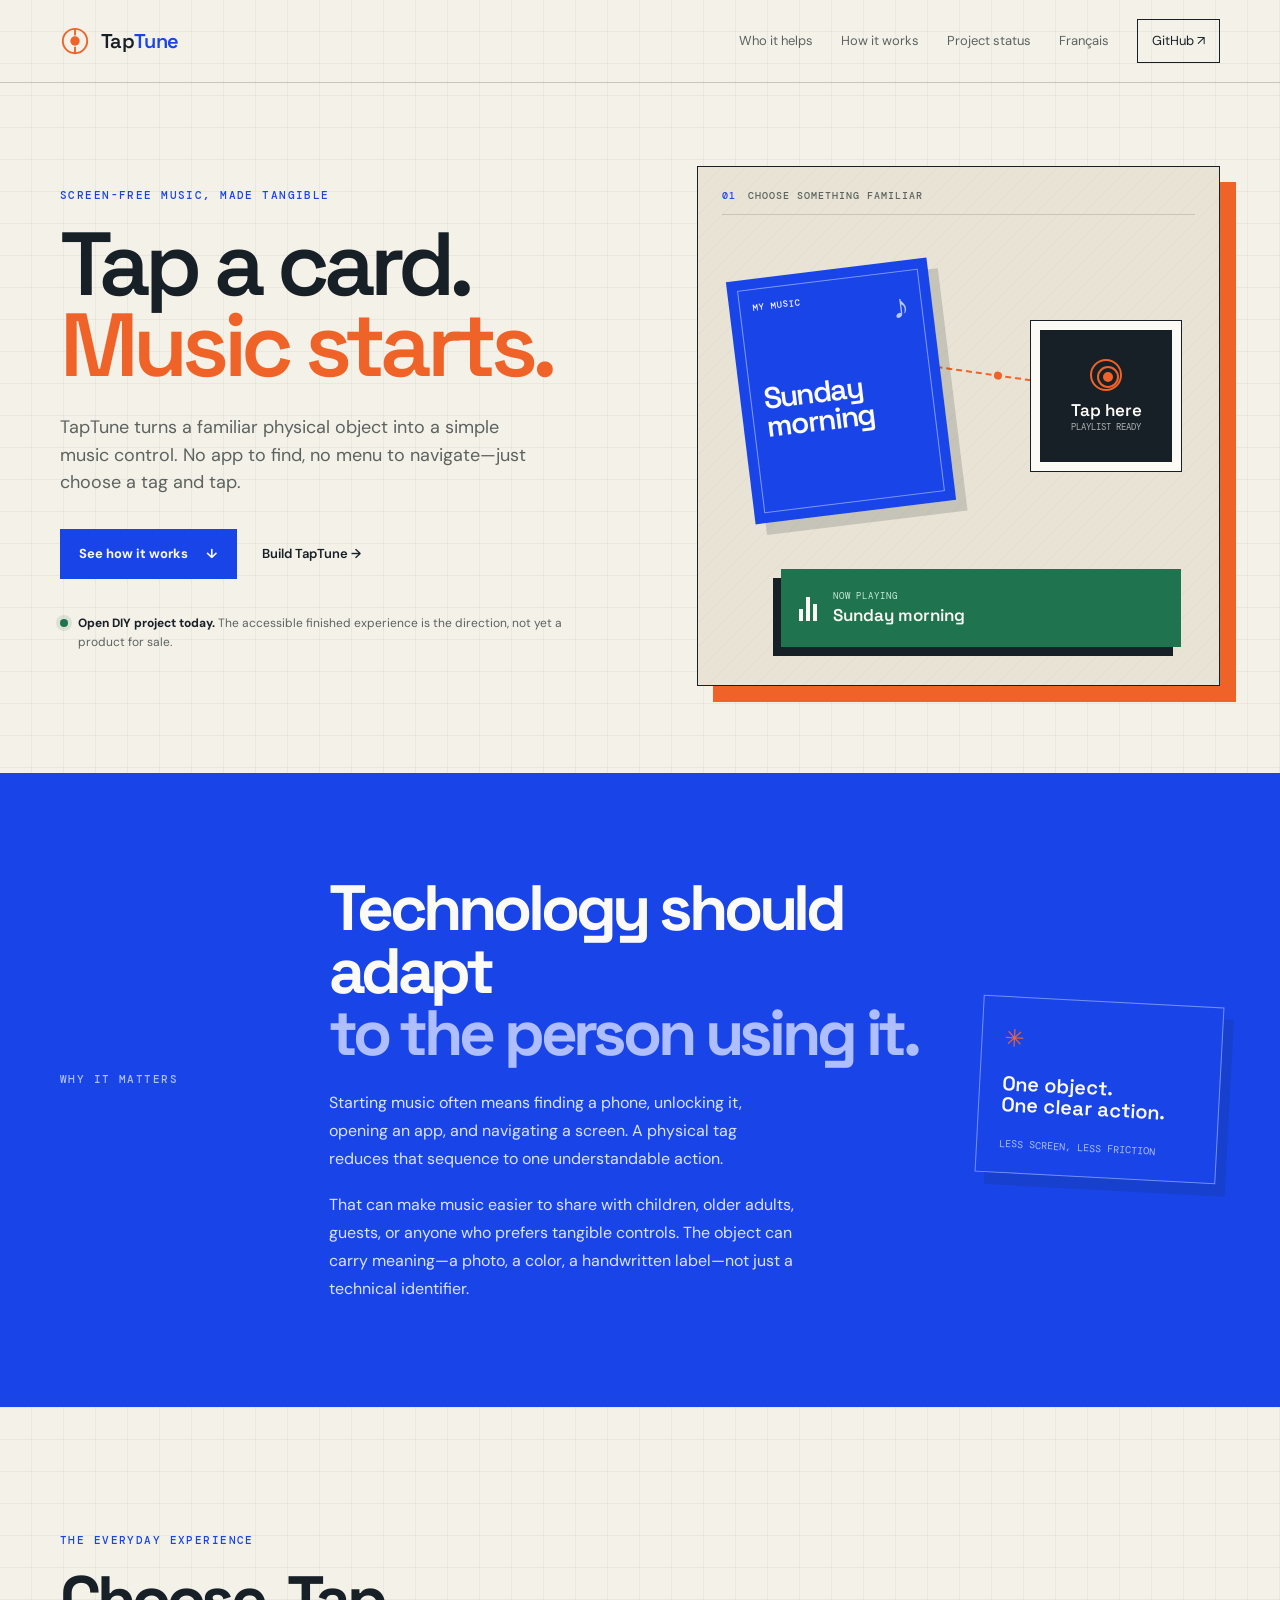
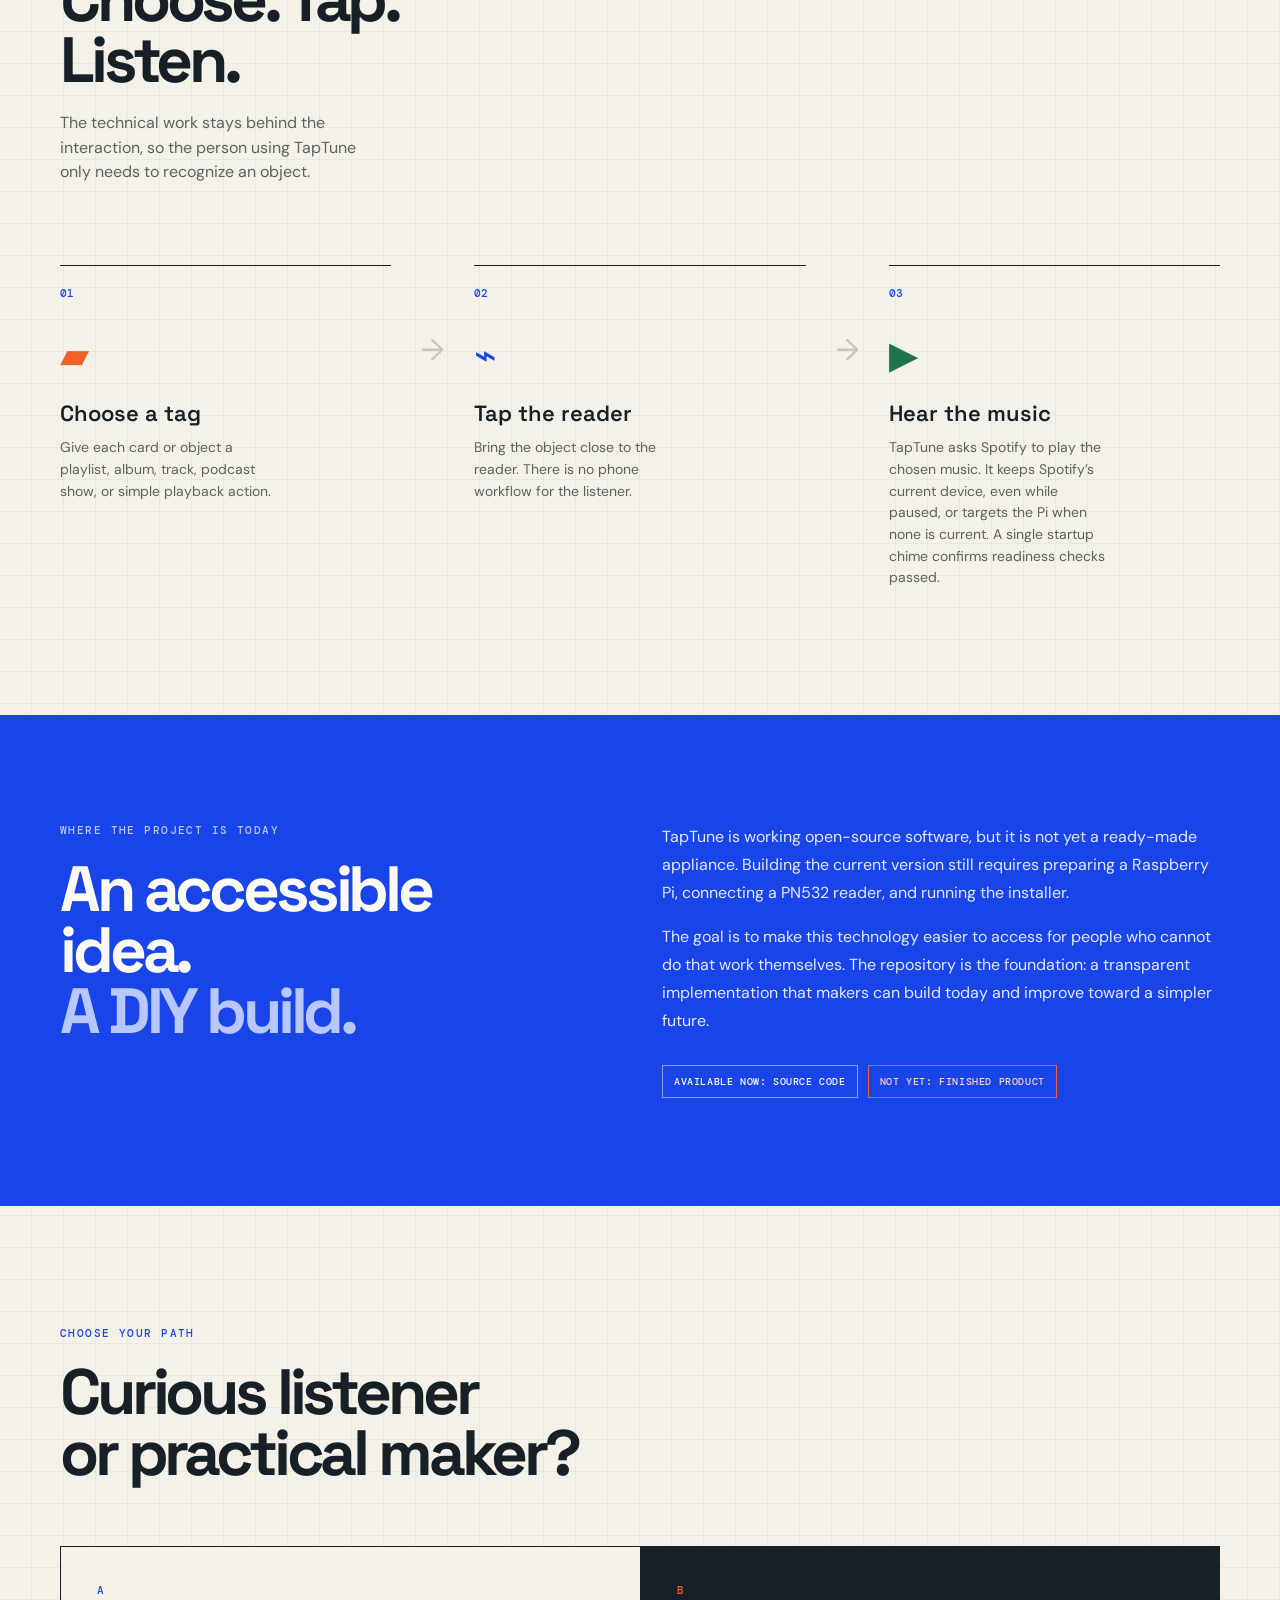
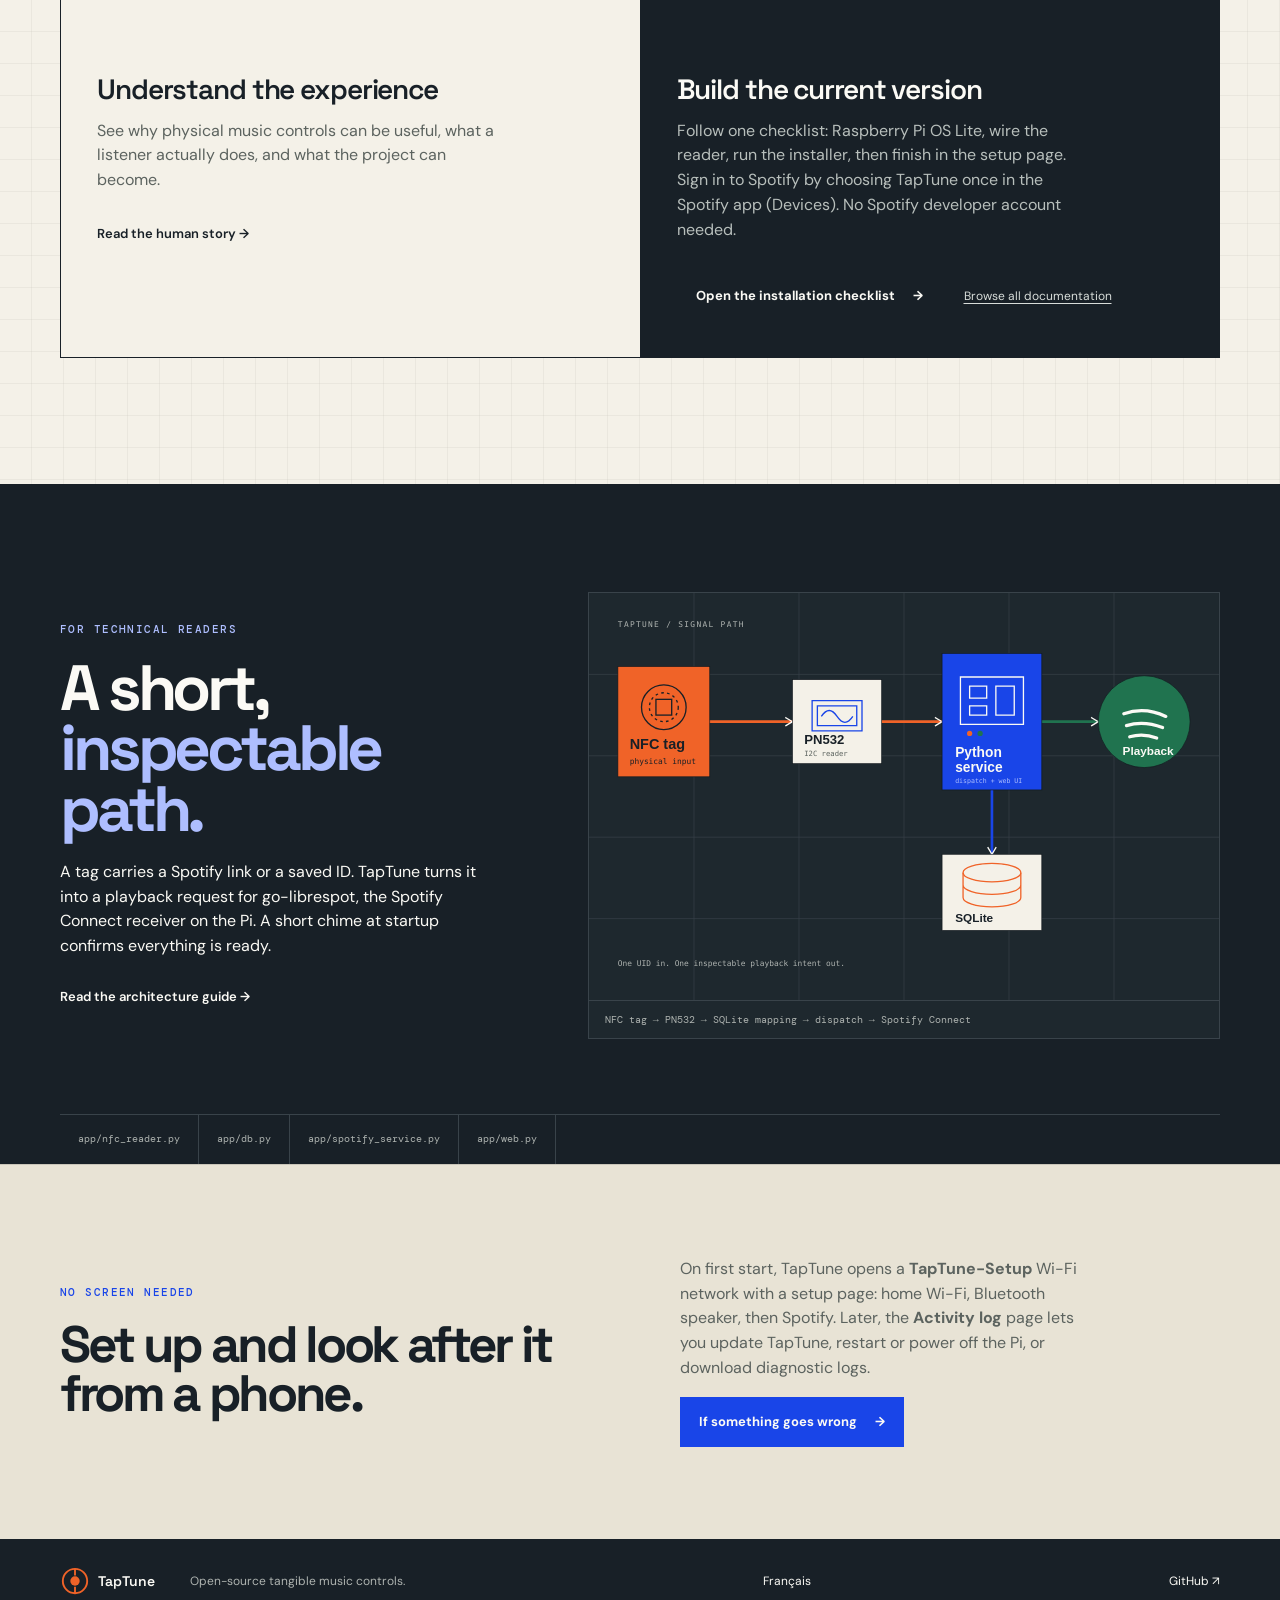
==== commit 7290b406: "Replace web app restart with Pi power off Co-authored-by: Copilot App <223556219+Copilot@users.norep" ====
--- a/docs/index.html
+++ b/docs/index.html
@@ -148,7 +148,7 @@
         <div class="shell simulation-grid">
           <div><p class="section-index">No screen needed</p><h2>Set up and look after it<br />from a phone.</h2></div>
           <div>
-            <p>On first start, TapTune opens a <strong>TapTune-Setup</strong> Wi-Fi network with a setup page: home Wi-Fi, Bluetooth speaker, then Spotify. Later, the <strong>Activity log</strong> page lets you update TapTune, restart it, restart the Pi, or download diagnostic logs.</p>
+            <p>On first start, TapTune opens a <strong>TapTune-Setup</strong> Wi-Fi network with a setup page: home Wi-Fi, Bluetooth speaker, then Spotify. Later, the <strong>Activity log</strong> page lets you update TapTune, restart or power off the Pi, or download diagnostic logs.</p>
             <a class="button button-primary" href="troubleshooting.html">If something goes wrong <span aria-hidden="true">→</span></a>
           </div>
         </div>
